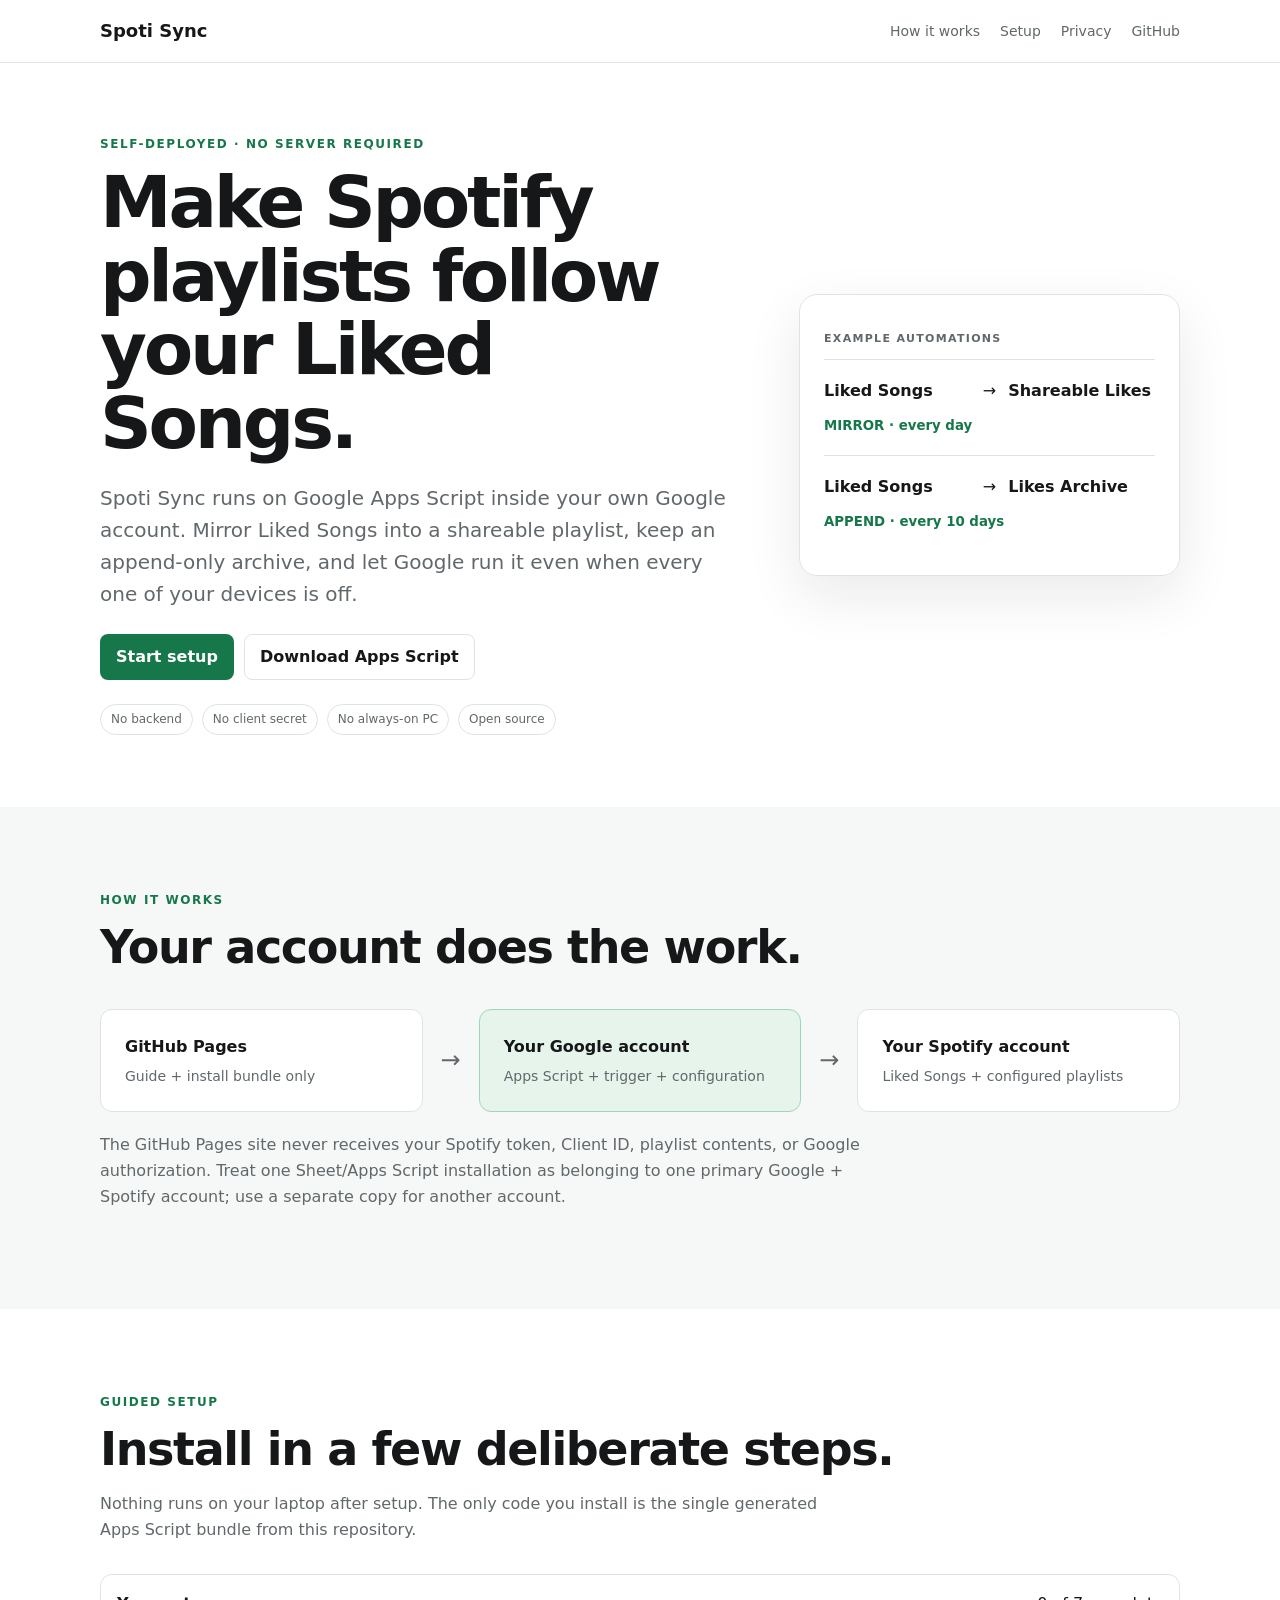
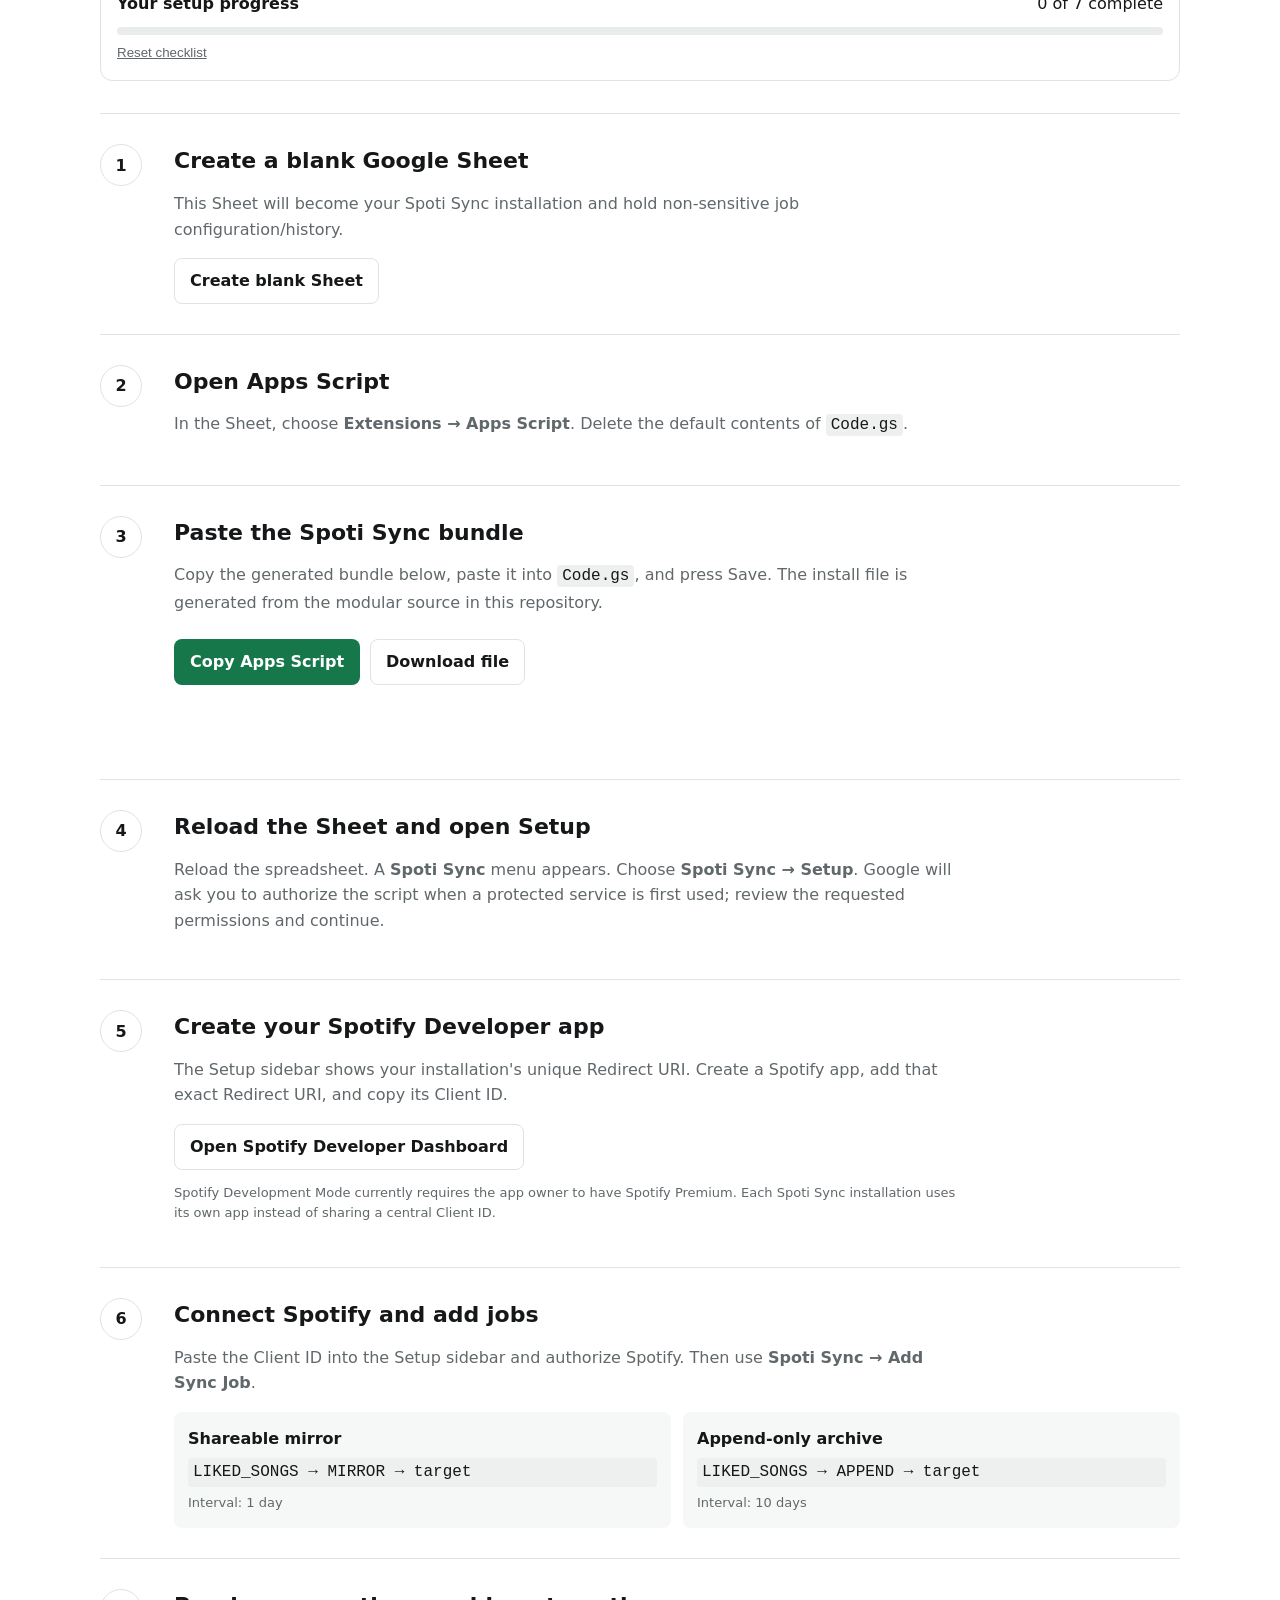
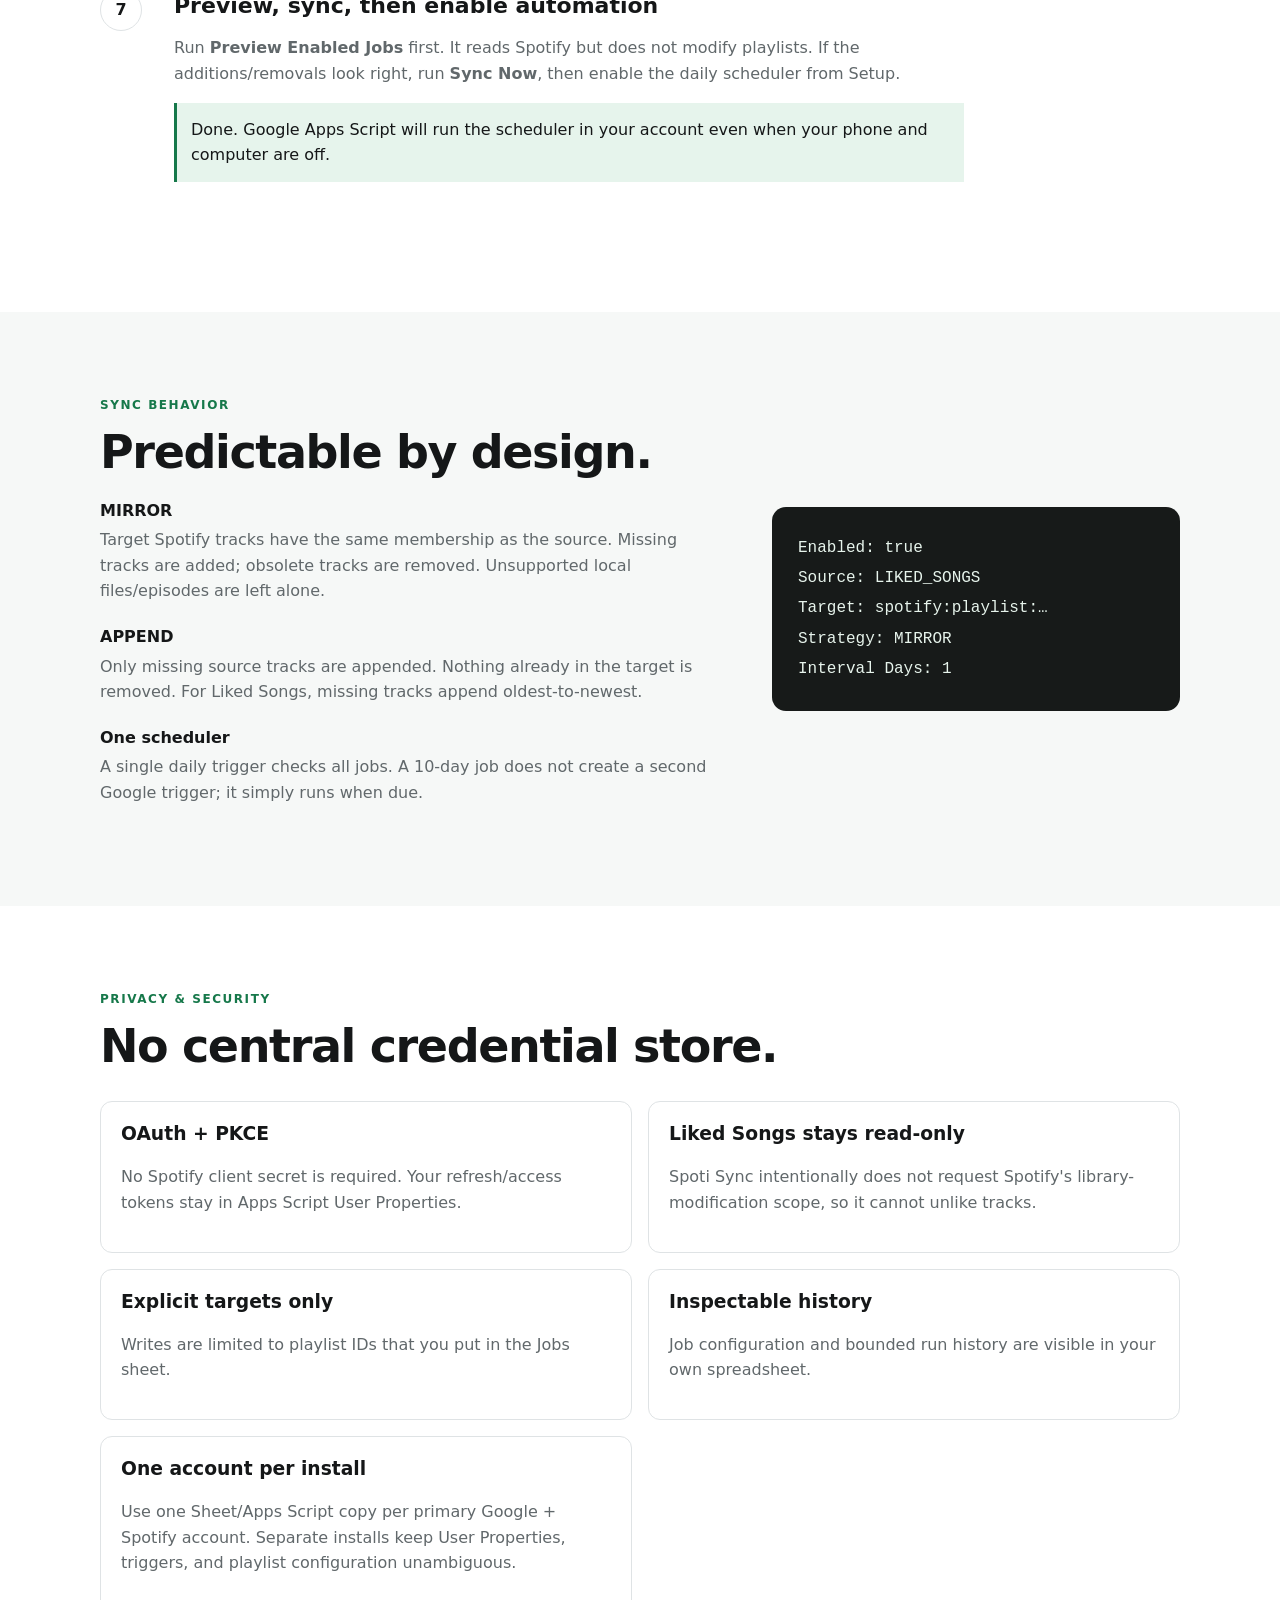
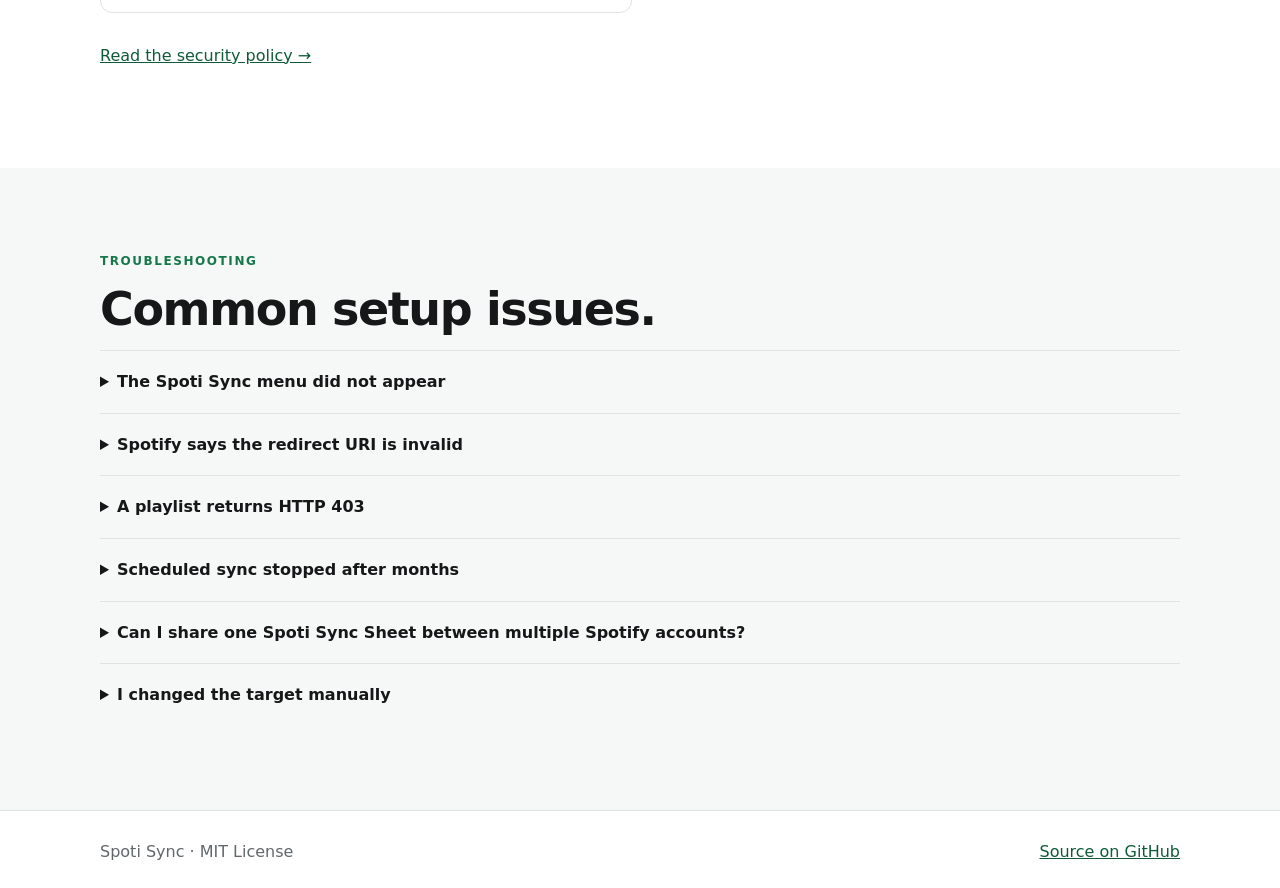
==== docs/index.html @ 7f739dc3 "add guided GitHub Pages installer" ====
<!doctype html>
<html lang="en">
<head>
  <meta charset="utf-8">
  <meta name="viewport" content="width=device-width, initial-scale=1">
  <meta name="description" content="Spoti Sync: self-deployed Spotify playlist automation that runs in your Google account.">
  <title>Spoti Sync — guided self-deploy</title>
  <link rel="stylesheet" href="styles.css">
</head>
<body>
  <header class="site-header">
    <div class="wrap nav">
      <a class="brand" href="#top">Spoti Sync</a>
      <nav aria-label="Primary navigation">
        <a href="#how">How it works</a>
        <a href="#setup">Setup</a>
        <a href="#privacy">Privacy</a>
        <a href="https://github.com/11sid11/Spoti-sync">GitHub</a>
      </nav>
    </div>
  </header>

  <main id="top">
    <section class="hero wrap">
      <div>
        <p class="eyebrow">SELF-DEPLOYED · NO SERVER REQUIRED</p>
        <h1>Make Spotify playlists follow your Liked Songs.</h1>
        <p class="lede">Spoti Sync runs on Google Apps Script inside your own Google account. Mirror Liked Songs into a shareable playlist, keep an append-only archive, and let Google run it even when every one of your devices is off.</p>
        <div class="actions">
          <a class="button primary" href="#setup">Start setup</a>
          <a class="button secondary" href="downloads/SpotiSync.gs" download>Download Apps Script</a>
        </div>
        <div class="trust-row" aria-label="Project properties">
          <span>No backend</span><span>No client secret</span><span>No always-on PC</span><span>Open source</span>
        </div>
      </div>
      <aside class="hero-card" aria-label="Example automations">
        <p class="card-label">EXAMPLE AUTOMATIONS</p>
        <div class="flow"><strong>Liked Songs</strong><span>→</span><strong>Shareable Likes</strong><small>MIRROR · every day</small></div>
        <div class="flow"><strong>Liked Songs</strong><span>→</span><strong>Likes Archive</strong><small>APPEND · every 10 days</small></div>
      </aside>
    </section>

    <section id="how" class="section muted-section">
      <div class="wrap">
        <p class="eyebrow">HOW IT WORKS</p>
        <h2>Your account does the work.</h2>
        <div class="architecture">
          <div class="arch-box"><strong>GitHub Pages</strong><span>Guide + install bundle only</span></div>
          <span class="arrow">→</span>
          <div class="arch-box accent"><strong>Your Google account</strong><span>Apps Script + trigger + configuration</span></div>
          <span class="arrow">→</span>
          <div class="arch-box"><strong>Your Spotify account</strong><span>Liked Songs + configured playlists</span></div>
        </div>
        <p class="note">The GitHub Pages site never receives your Spotify token, Client ID, playlist contents, or Google authorization. Treat one Sheet/Apps Script installation as belonging to one primary Google + Spotify account; use a separate copy for another account.</p>
      </div>
    </section>

    <section id="setup" class="section wrap">
      <p class="eyebrow">GUIDED SETUP</p>
      <h2>Install in a few deliberate steps.</h2>
      <p class="section-intro">Nothing runs on your laptop after setup. The only code you install is the single generated Apps Script bundle from this repository.</p>

      <div class="progress-card">
        <div><strong>Your setup progress</strong><span id="progressText">0 of 7 complete</span></div>
        <div class="progress-track"><div id="progressBar" class="progress-bar"></div></div>
        <button id="resetProgress" class="link-button" type="button">Reset checklist</button>
      </div>

      <ol class="steps">
        <li class="step" data-step="1">
          <div class="step-check"><input id="step1" type="checkbox"><label for="step1">1</label></div>
          <div class="step-body">
            <h3>Create a blank Google Sheet</h3>
            <p>This Sheet will become your Spoti Sync installation and hold non-sensitive job configuration/history.</p>
            <a class="button secondary" href="https://sheets.new" target="_blank" rel="noopener">Create blank Sheet</a>
          </div>
        </li>

        <li class="step" data-step="2">
          <div class="step-check"><input id="step2" type="checkbox"><label for="step2">2</label></div>
          <div class="step-body">
            <h3>Open Apps Script</h3>
            <p>In the Sheet, choose <strong>Extensions → Apps Script</strong>. Delete the default contents of <code>Code.gs</code>.</p>
          </div>
        </li>

        <li class="step" data-step="3">
          <div class="step-check"><input id="step3" type="checkbox"><label for="step3">3</label></div>
          <div class="step-body">
            <h3>Paste the Spoti Sync bundle</h3>
            <p>Copy the generated bundle below, paste it into <code>Code.gs</code>, and press Save. The install file is generated from the modular source in this repository.</p>
            <div class="actions">
              <button id="copyBundle" class="button primary" type="button">Copy Apps Script</button>
              <a class="button secondary" href="downloads/SpotiSync.gs" download>Download file</a>
            </div>
            <p id="copyStatus" class="status-text" aria-live="polite"></p>
          </div>
        </li>

        <li class="step" data-step="4">
          <div class="step-check"><input id="step4" type="checkbox"><label for="step4">4</label></div>
          <div class="step-body">
            <h3>Reload the Sheet and open Setup</h3>
            <p>Reload the spreadsheet. A <strong>Spoti Sync</strong> menu appears. Choose <strong>Spoti Sync → Setup</strong>. Google will ask you to authorize the script when a protected service is first used; review the requested permissions and continue.</p>
          </div>
        </li>

        <li class="step" data-step="5">
          <div class="step-check"><input id="step5" type="checkbox"><label for="step5">5</label></div>
          <div class="step-body">
            <h3>Create your Spotify Developer app</h3>
            <p>The Setup sidebar shows your installation's unique Redirect URI. Create a Spotify app, add that exact Redirect URI, and copy its Client ID.</p>
            <a class="button secondary" href="https://developer.spotify.com/dashboard" target="_blank" rel="noopener">Open Spotify Developer Dashboard</a>
            <p class="small-note">Spotify Development Mode currently requires the app owner to have Spotify Premium. Each Spoti Sync installation uses its own app instead of sharing a central Client ID.</p>
          </div>
        </li>

        <li class="step" data-step="6">
          <div class="step-check"><input id="step6" type="checkbox"><label for="step6">6</label></div>
          <div class="step-body">
            <h3>Connect Spotify and add jobs</h3>
            <p>Paste the Client ID into the Setup sidebar and authorize Spotify. Then use <strong>Spoti Sync → Add Sync Job</strong>.</p>
            <div class="example-grid">
              <div><strong>Shareable mirror</strong><code>LIKED_SONGS → MIRROR → target</code><span>Interval: 1 day</span></div>
              <div><strong>Append-only archive</strong><code>LIKED_SONGS → APPEND → target</code><span>Interval: 10 days</span></div>
            </div>
          </div>
        </li>

        <li class="step" data-step="7">
          <div class="step-check"><input id="step7" type="checkbox"><label for="step7">7</label></div>
          <div class="step-body">
            <h3>Preview, sync, then enable automation</h3>
            <p>Run <strong>Preview Enabled Jobs</strong> first. It reads Spotify but does not modify playlists. If the additions/removals look right, run <strong>Sync Now</strong>, then enable the daily scheduler from Setup.</p>
            <p class="success-callout">Done. Google Apps Script will run the scheduler in your account even when your phone and computer are off.</p>
          </div>
        </li>
      </ol>
    </section>

    <section id="behavior" class="section muted-section">
      <div class="wrap two-col">
        <div>
          <p class="eyebrow">SYNC BEHAVIOR</p>
          <h2>Predictable by design.</h2>
          <dl class="definitions">
            <dt>MIRROR</dt><dd>Target Spotify tracks have the same membership as the source. Missing tracks are added; obsolete tracks are removed. Unsupported local files/episodes are left alone.</dd>
            <dt>APPEND</dt><dd>Only missing source tracks are appended. Nothing already in the target is removed. For Liked Songs, missing tracks append oldest-to-newest.</dd>
            <dt>One scheduler</dt><dd>A single daily trigger checks all jobs. A 10-day job does not create a second Google trigger; it simply runs when due.</dd>
          </dl>
        </div>
        <div class="code-card">
          <pre><code>Enabled: true
Source: LIKED_SONGS
Target: spotify:playlist:…
Strategy: MIRROR
Interval Days: 1</code></pre>
        </div>
      </div>
    </section>

    <section id="privacy" class="section wrap">
      <p class="eyebrow">PRIVACY & SECURITY</p>
      <h2>No central credential store.</h2>
      <div class="feature-grid">
        <article><h3>OAuth + PKCE</h3><p>No Spotify client secret is required. Your refresh/access tokens stay in Apps Script User Properties.</p></article>
        <article><h3>Liked Songs stays read-only</h3><p>Spoti Sync intentionally does not request Spotify's library-modification scope, so it cannot unlike tracks.</p></article>
        <article><h3>Explicit targets only</h3><p>Writes are limited to playlist IDs that you put in the Jobs sheet.</p></article>
        <article><h3>Inspectable history</h3><p>Job configuration and bounded run history are visible in your own spreadsheet.</p></article>
        <article><h3>One account per install</h3><p>Use one Sheet/Apps Script copy per primary Google + Spotify account. Separate installs keep User Properties, triggers, and playlist configuration unambiguous.</p></article>
      </div>
      <p><a href="https://github.com/11sid11/Spoti-sync/blob/main/SECURITY.md">Read the security policy →</a></p>
    </section>

    <section id="troubleshooting" class="section muted-section">
      <div class="wrap">
        <p class="eyebrow">TROUBLESHOOTING</p>
        <h2>Common setup issues.</h2>
        <details><summary>The Spoti Sync menu did not appear</summary><p>Make sure the bundle was saved in the Apps Script project bound to the same Sheet, then reload the spreadsheet tab. The menu is created by the bound script's <code>onOpen()</code> trigger.</p></details>
        <details><summary>Spotify says the redirect URI is invalid</summary><p>Use the exact Redirect URI shown in <strong>Spoti Sync → Setup</strong>. Copy it without changing case, slashes, or characters, then add it to the Spotify app's allowlist.</p></details>
        <details><summary>A playlist returns HTTP 403</summary><p>Spotify's current playlist-items endpoint only exposes playlist contents when the authorized user owns the playlist or is a collaborator. Use a playlist your account can modify.</p></details>
        <details><summary>Scheduled sync stopped after months</summary><p>Spotify Developer Dashboard refresh tokens currently expire after six months. Reopen Setup and authorize Spotify again. Your jobs remain in the Sheet.</p></details>
        <details><summary>Can I share one Spoti Sync Sheet between multiple Spotify accounts?</summary><p>Do not use one installation as a multi-account service. Make a separate Sheet/Apps Script copy for each primary Google + Spotify account so each installation owns its own OAuth tokens and scheduler.</p></details>
        <details><summary>I changed the target manually</summary><p><code>MIRROR</code> restores managed Spotify-track membership to match the source on the next run. <code>APPEND</code> leaves manual target changes alone and only appends missing source tracks.</p></details>
      </div>
    </section>
  </main>

  <footer class="footer">
    <div class="wrap"><span>Spoti Sync · MIT License</span><a href="https://github.com/11sid11/Spoti-sync">Source on GitHub</a></div>
  </footer>

  <script src="app.js"></script>
</body>
</html>
---- docs/styles.css ----
:root {
  --bg: #ffffff;
  --text: #151718;
  --muted: #61686b;
  --line: #dfe3e5;
  --panel: #f6f8f7;
  --accent: #16784a;
  --accent-dark: #0f5b37;
  --accent-soft: #e6f4ec;
  --max: 1080px;
}

* { box-sizing: border-box; }
html { scroll-behavior: smooth; }
body { margin: 0; background: var(--bg); color: var(--text); font-family: Inter, ui-sans-serif, system-ui, -apple-system, BlinkMacSystemFont, "Segoe UI", sans-serif; line-height: 1.6; }
a { color: var(--accent-dark); }
code, pre { font-family: ui-monospace, SFMono-Regular, Menlo, Consolas, monospace; }
.wrap { width: min(var(--max), calc(100% - 40px)); margin: 0 auto; }
.site-header { position: sticky; top: 0; z-index: 20; border-bottom: 1px solid rgba(223,227,229,.9); background: rgba(255,255,255,.94); backdrop-filter: blur(8px); }
.nav { min-height: 62px; display: flex; align-items: center; justify-content: space-between; gap: 24px; }
.brand { font-weight: 800; font-size: 18px; text-decoration: none; color: var(--text); }
nav { display: flex; gap: 20px; font-size: 14px; }
nav a { color: var(--muted); text-decoration: none; }
nav a:hover { color: var(--text); }
.hero { min-height: 610px; display: grid; grid-template-columns: 1.25fr .75fr; align-items: center; gap: 64px; padding-top: 72px; padding-bottom: 72px; }
.eyebrow { margin: 0 0 12px; color: var(--accent); font-size: 12px; font-weight: 800; letter-spacing: .13em; }
h1 { font-size: clamp(42px, 6vw, 72px); line-height: 1.02; letter-spacing: -.045em; margin: 0 0 22px; max-width: 830px; }
h2 { font-size: clamp(30px, 4vw, 46px); line-height: 1.1; letter-spacing: -.03em; margin: 0 0 16px; }
h3 { line-height: 1.25; }
.lede { font-size: 20px; color: var(--muted); max-width: 720px; }
.actions { display: flex; flex-wrap: wrap; gap: 10px; margin: 24px 0; }
.button { display: inline-flex; align-items: center; justify-content: center; min-height: 42px; border-radius: 8px; border: 1px solid transparent; padding: 9px 15px; text-decoration: none; font: inherit; font-weight: 700; cursor: pointer; }
.button.primary { background: var(--accent); color: white; }
.button.primary:hover { background: var(--accent-dark); }
.button.secondary { background: white; color: var(--text); border-color: var(--line); }
.trust-row { display: flex; flex-wrap: wrap; gap: 9px; }
.trust-row span { border: 1px solid var(--line); border-radius: 999px; padding: 5px 10px; color: var(--muted); font-size: 12px; }
.hero-card { border: 1px solid var(--line); border-radius: 18px; padding: 24px; box-shadow: 0 20px 55px rgba(18, 24, 21, .09); }
.card-label { color: var(--muted); font-size: 11px; font-weight: 800; letter-spacing: .12em; }
.flow { display: grid; grid-template-columns: 1fr auto 1fr; gap: 12px; align-items: center; padding: 18px 0; border-top: 1px solid var(--line); }
.flow small { grid-column: 1 / -1; color: var(--accent); font-weight: 700; }
.section { padding-top: 84px; padding-bottom: 84px; }
.muted-section { background: var(--panel); }
.section-intro, .note { color: var(--muted); max-width: 760px; }
.architecture { display: grid; grid-template-columns: 1fr auto 1fr auto 1fr; gap: 18px; align-items: center; margin: 36px 0 20px; }
.arch-box { background: white; border: 1px solid var(--line); border-radius: 12px; padding: 24px; display: grid; gap: 6px; }
.arch-box span { color: var(--muted); font-size: 14px; }
.arch-box.accent { border-color: #9ed7b8; background: var(--accent-soft); }
.arrow { color: var(--muted); font-size: 24px; }
.progress-card { border: 1px solid var(--line); border-radius: 12px; padding: 16px; margin: 32px 0; }
.progress-card > div:first-child { display: flex; justify-content: space-between; gap: 20px; }
.progress-track { height: 8px; background: #e8ecea; border-radius: 999px; margin-top: 10px; overflow: hidden; }
.progress-bar { height: 100%; width: 0; background: var(--accent); transition: width .2s ease; }
.link-button { padding: 0; margin-top: 10px; border: 0; background: none; color: var(--muted); cursor: pointer; text-decoration: underline; }
.steps { list-style: none; margin: 0; padding: 0; }
.step { display: grid; grid-template-columns: 56px 1fr; gap: 18px; border-top: 1px solid var(--line); padding: 30px 0; }
.step-check input { position: absolute; opacity: 0; pointer-events: none; }
.step-check label { width: 42px; height: 42px; display: grid; place-items: center; border-radius: 50%; border: 1px solid var(--line); font-weight: 800; cursor: pointer; }
.step-check input:checked + label { color: white; border-color: var(--accent); background: var(--accent); }
.step-body h3 { margin: 3px 0 8px; font-size: 22px; }
.step-body p { color: var(--muted); max-width: 790px; }
.step-body code { color: var(--text); background: #edf0ef; border-radius: 4px; padding: 2px 5px; }
.status-text { min-height: 24px; font-weight: 700; }
.small-note { font-size: 13px; }
.example-grid { display: grid; grid-template-columns: repeat(2, minmax(0, 1fr)); gap: 12px; margin-top: 14px; }
.example-grid > div { display: grid; gap: 6px; background: var(--panel); border-radius: 8px; padding: 14px; }
.example-grid span { color: var(--muted); font-size: 13px; }
.success-callout { background: var(--accent-soft); border-left: 3px solid var(--accent); padding: 14px; color: var(--text) !important; }
.two-col { display: grid; grid-template-columns: 1.2fr .8fr; align-items: center; gap: 60px; }
.definitions dt { margin-top: 20px; font-weight: 800; }
.definitions dd { margin: 4px 0 0; color: var(--muted); }
.code-card { background: #171a19; border-radius: 14px; padding: 26px; overflow: auto; }
.code-card pre { margin: 0; color: #e7f4ec; line-height: 1.9; }
.feature-grid { display: grid; grid-template-columns: repeat(2, minmax(0,1fr)); gap: 16px; margin: 30px 0; }
.feature-grid article { border: 1px solid var(--line); border-radius: 12px; padding: 20px; }
.feature-grid h3 { margin-top: 0; }
.feature-grid p { color: var(--muted); }
details { border-top: 1px solid var(--line); padding: 18px 0; }
summary { cursor: pointer; font-weight: 750; }
details p { color: var(--muted); }
.footer { border-top: 1px solid var(--line); padding: 28px 0; color: var(--muted); }
.footer .wrap { display: flex; justify-content: space-between; gap: 20px; }

@media (max-width: 800px) {
  nav { display: none; }
  .hero { grid-template-columns: 1fr; min-height: auto; gap: 28px; }
  .architecture { grid-template-columns: 1fr; }
  .arrow { transform: rotate(90deg); justify-self: center; }
  .two-col, .feature-grid, .example-grid { grid-template-columns: 1fr; }
}

@media (max-width: 520px) {
  .wrap { width: min(100% - 24px, var(--max)); }
  .section { padding-top: 64px; padding-bottom: 64px; }
  .hero { padding-top: 52px; padding-bottom: 52px; }
  .step { grid-template-columns: 42px 1fr; gap: 10px; }
  .step-check label { width: 34px; height: 34px; }
  .footer .wrap { flex-direction: column; }
}
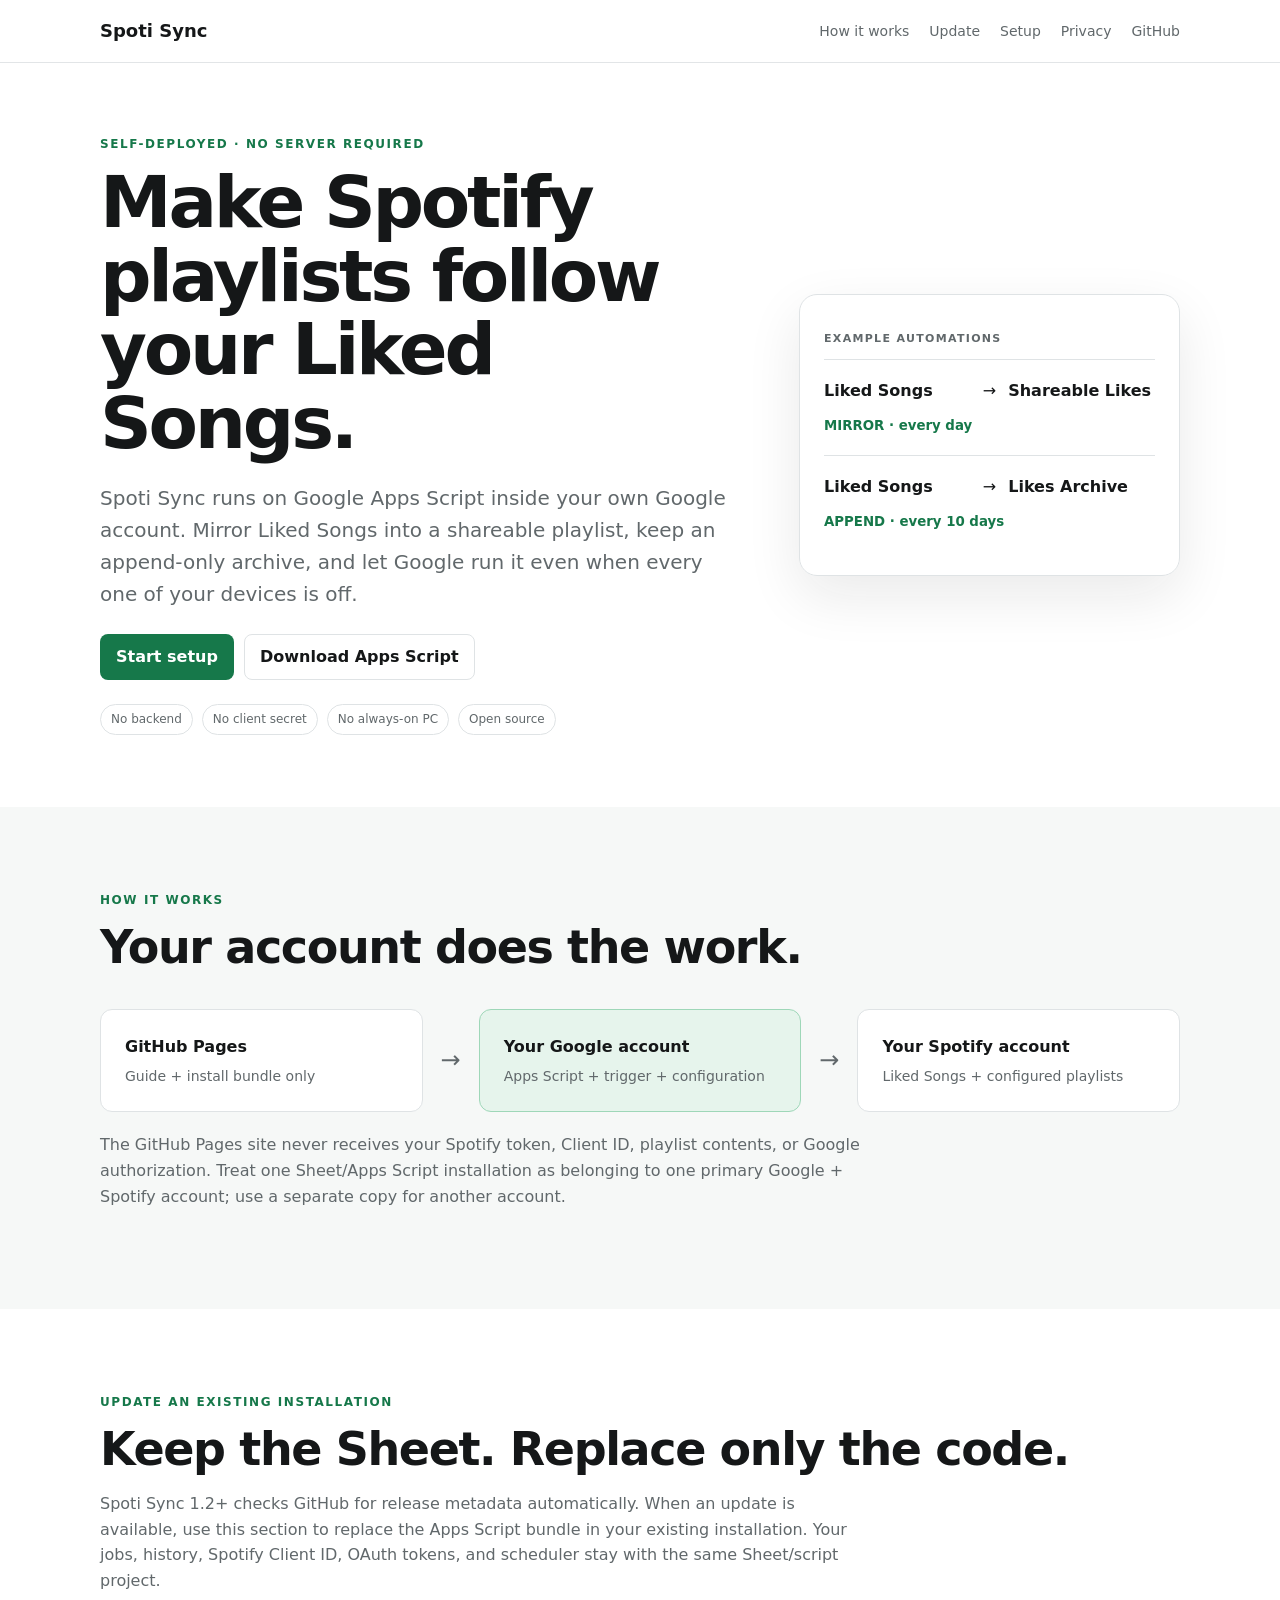
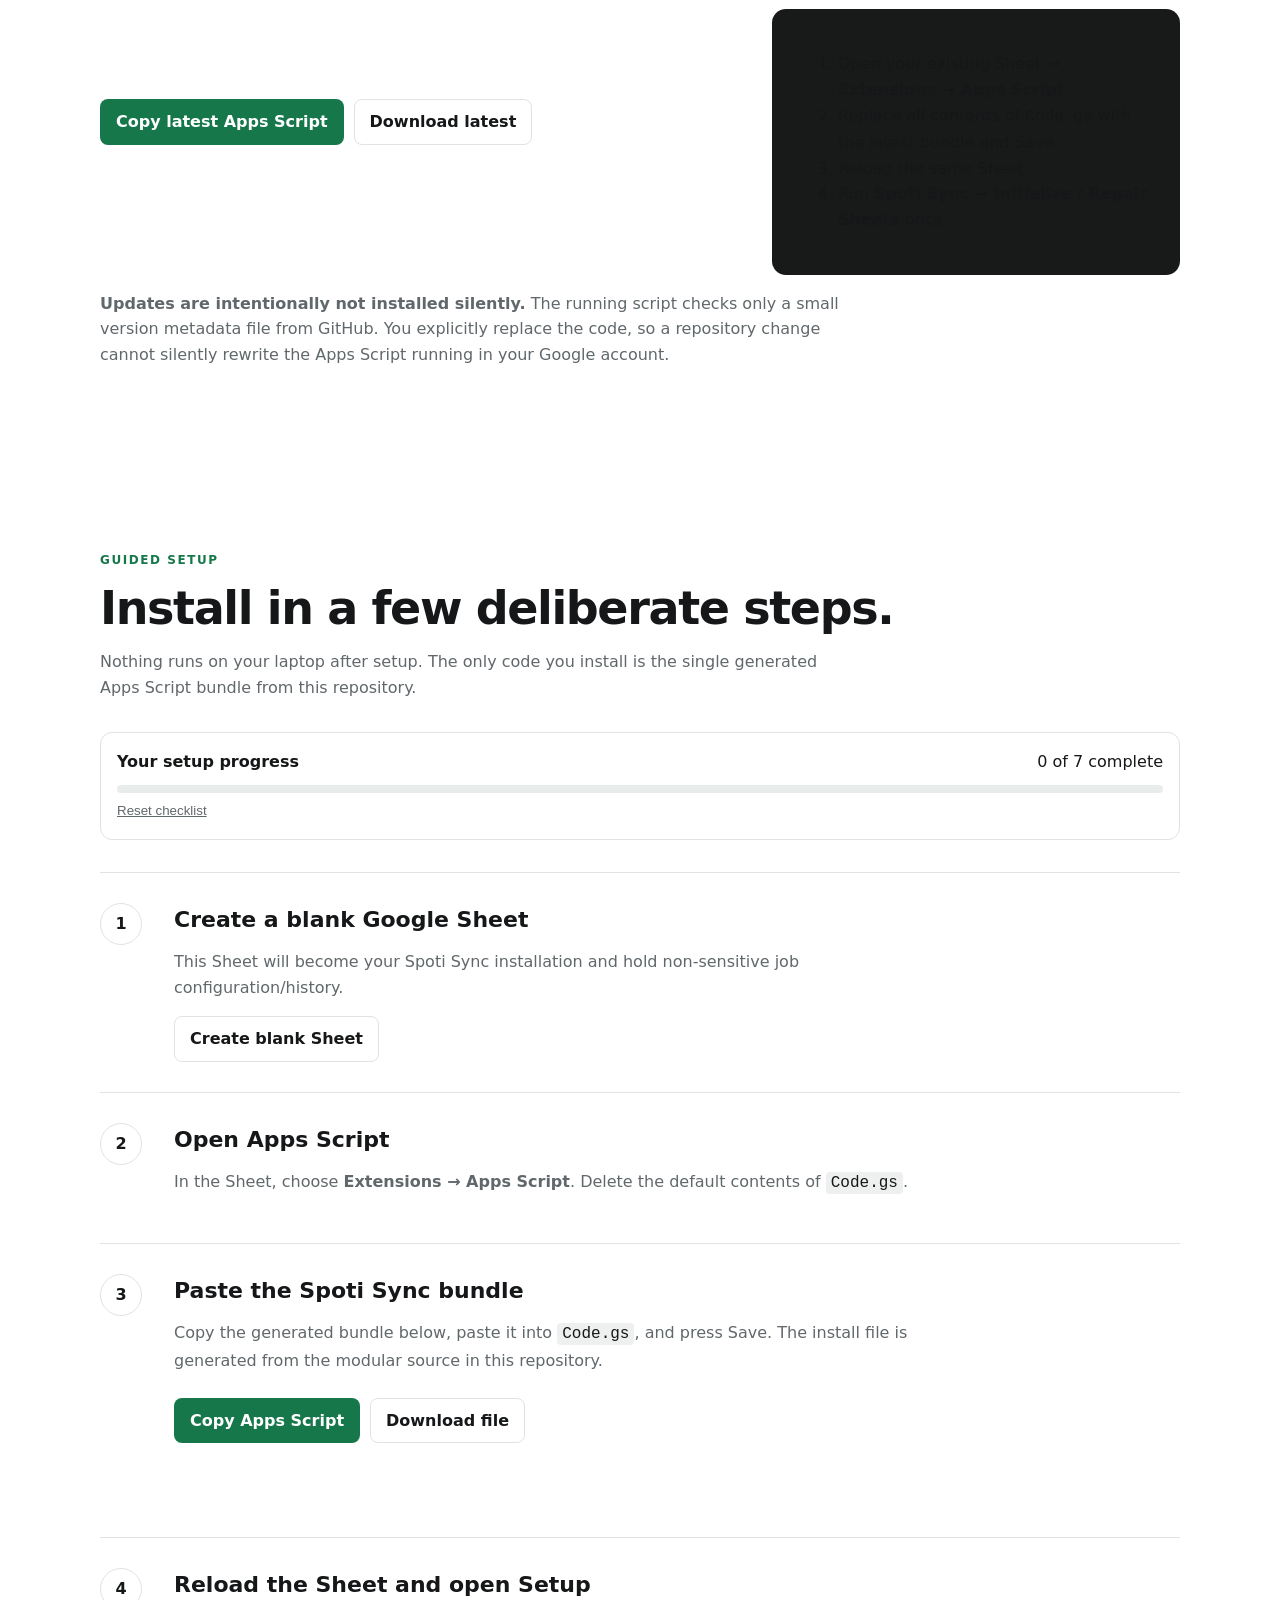
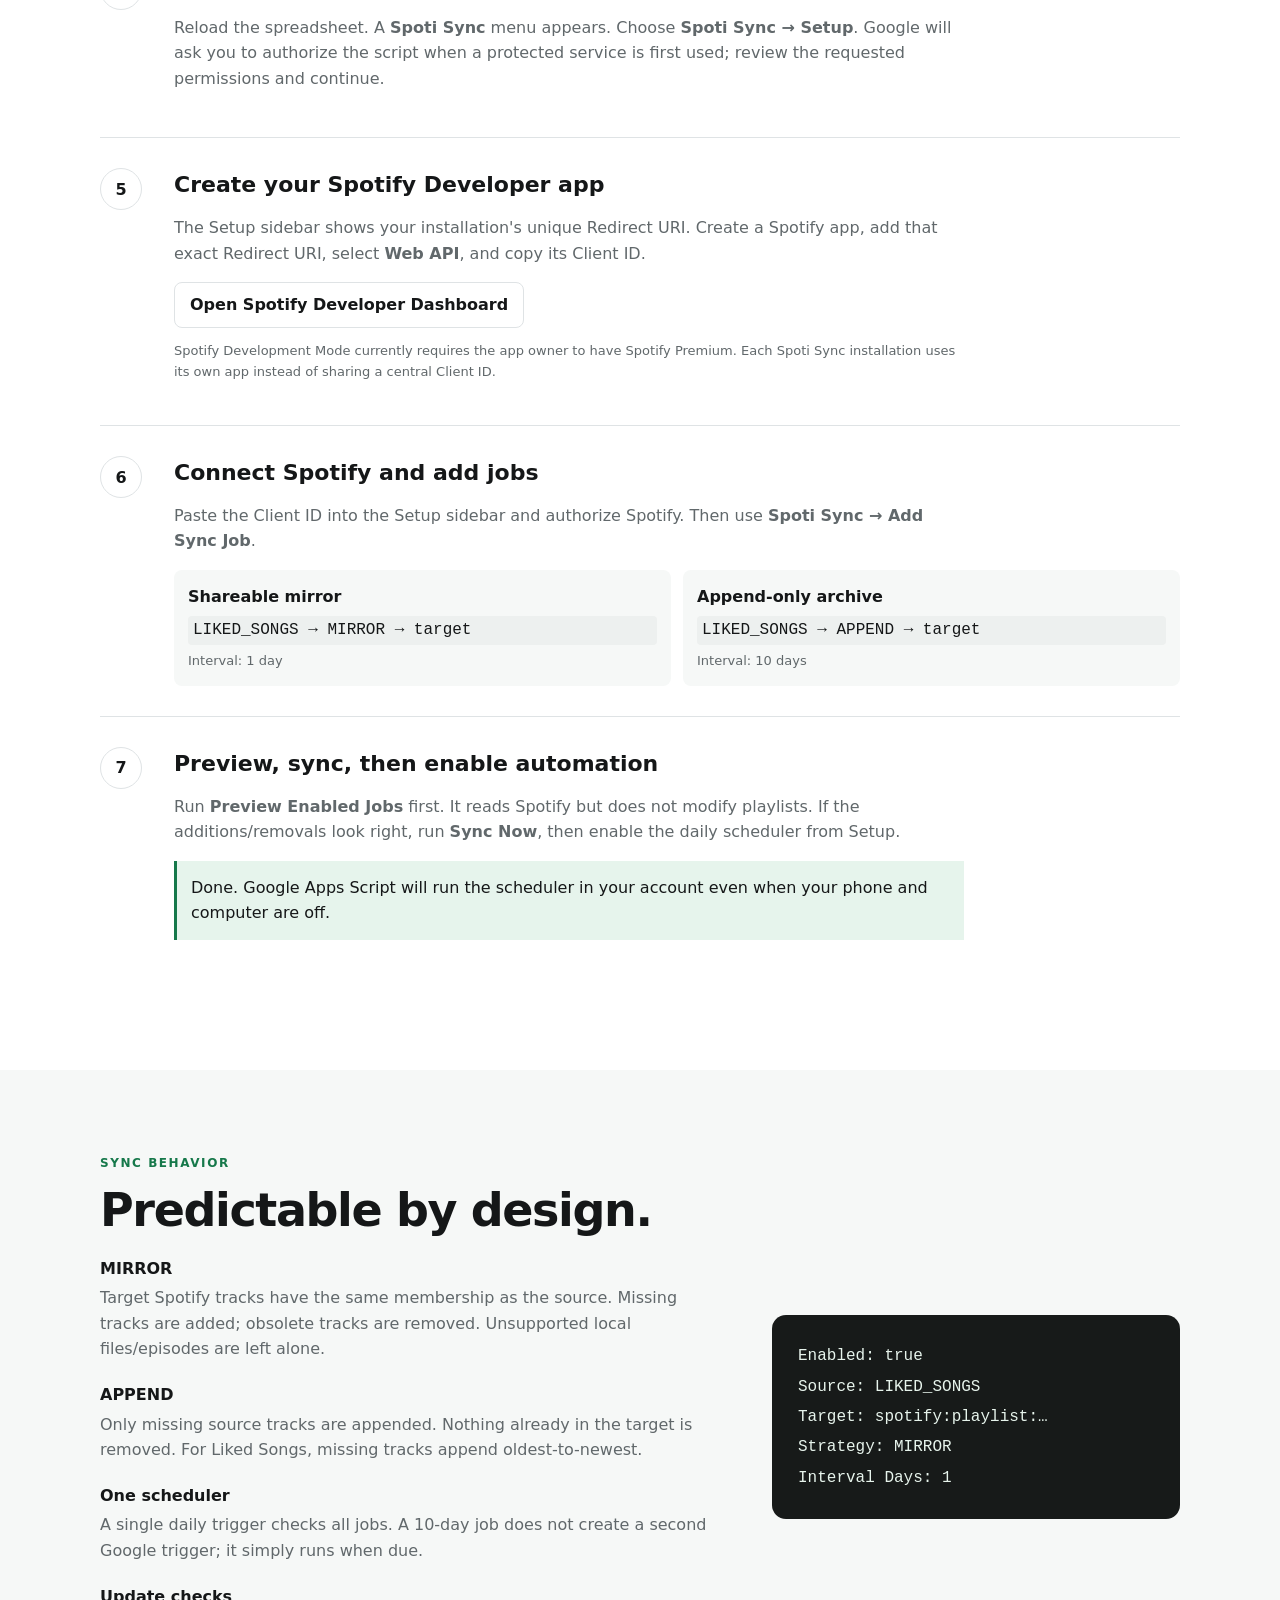
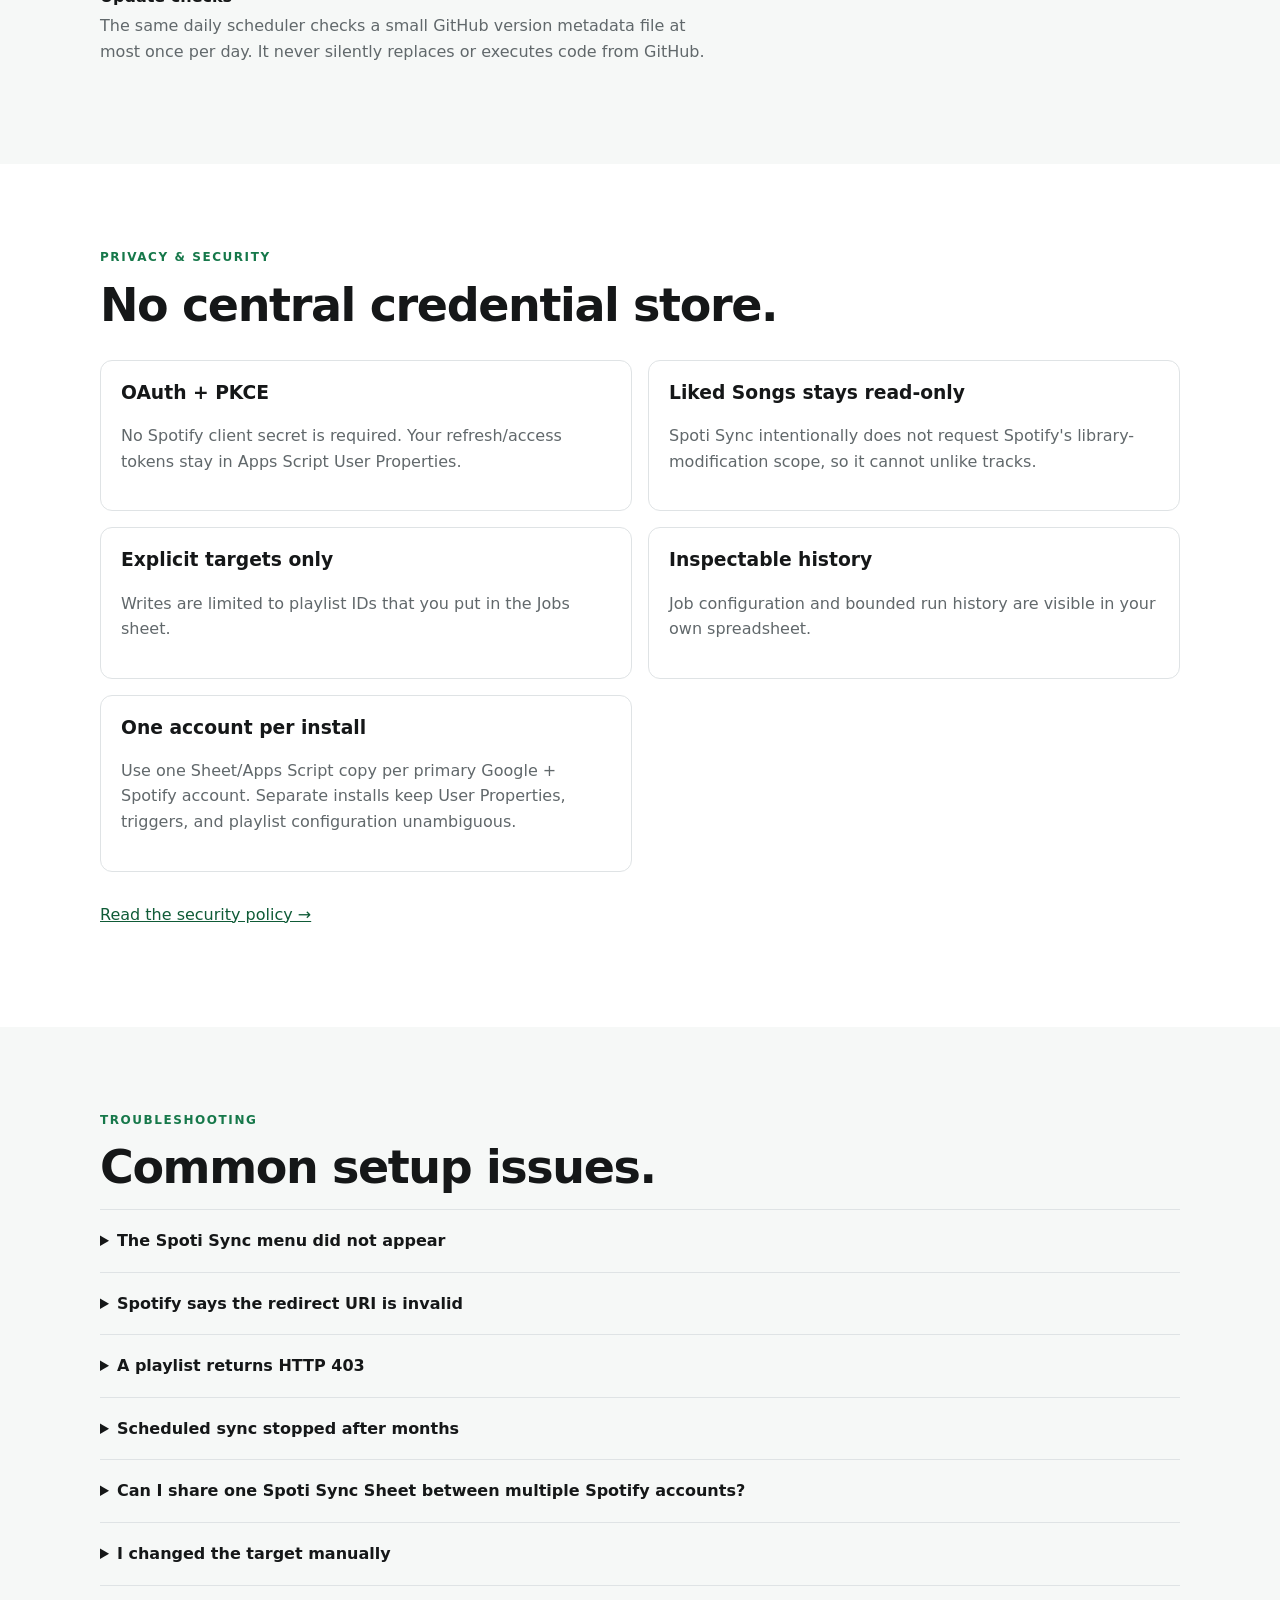
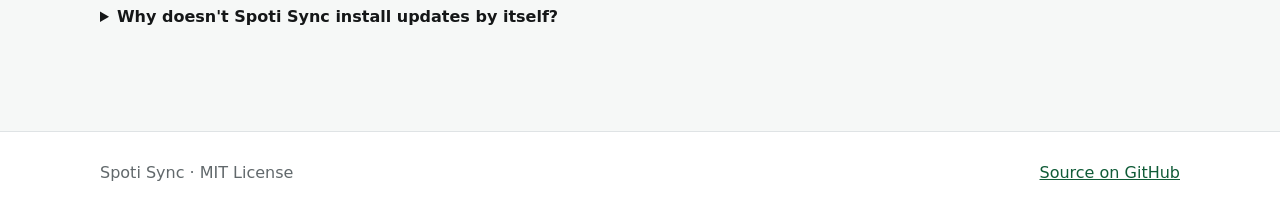
==== commit 0c25d264: "add guided existing-install update flow" ====
--- a/docs/index.html
+++ b/docs/index.html
@@ -13,6 +13,7 @@
       <a class="brand" href="#top">Spoti Sync</a>
       <nav aria-label="Primary navigation">
         <a href="#how">How it works</a>
+        <a href="#update">Update</a>
         <a href="#setup">Setup</a>
         <a href="#privacy">Privacy</a>
         <a href="https://github.com/11sid11/Spoti-sync">GitHub</a>
@@ -56,6 +57,30 @@
       </div>
     </section>
 
+    <section id="update" class="section wrap">
+      <p class="eyebrow">UPDATE AN EXISTING INSTALLATION</p>
+      <h2>Keep the Sheet. Replace only the code.</h2>
+      <p class="section-intro">Spoti Sync 1.2+ checks GitHub for release metadata automatically. When an update is available, use this section to replace the Apps Script bundle in your existing installation. Your jobs, history, Spotify Client ID, OAuth tokens, and scheduler stay with the same Sheet/script project.</p>
+      <div class="two-col">
+        <div>
+          <div class="actions">
+            <button class="button primary" type="button" data-copy-bundle data-status-target="updateCopyStatus">Copy latest Apps Script</button>
+            <a class="button secondary" href="downloads/SpotiSync.gs" download data-status-target="updateCopyStatus">Download latest</a>
+          </div>
+          <p id="updateCopyStatus" class="status-text" aria-live="polite"></p>
+        </div>
+        <div class="code-card">
+          <ol>
+            <li>Open your existing Sheet → <strong>Extensions → Apps Script</strong>.</li>
+            <li>Replace all contents of <code>Code.gs</code> with the latest bundle and Save.</li>
+            <li>Reload the same Sheet.</li>
+            <li>Run <strong>Spoti Sync → Initialize / Repair Sheets</strong> once.</li>
+          </ol>
+        </div>
+      </div>
+      <p class="note"><strong>Updates are intentionally not installed silently.</strong> The running script checks only a small version metadata file from GitHub. You explicitly replace the code, so a repository change cannot silently rewrite the Apps Script running in your Google account.</p>
+    </section>
+
     <section id="setup" class="section wrap">
       <p class="eyebrow">GUIDED SETUP</p>
       <h2>Install in a few deliberate steps.</h2>
@@ -110,7 +135,7 @@
           <div class="step-check"><input id="step5" type="checkbox"><label for="step5">5</label></div>
           <div class="step-body">
             <h3>Create your Spotify Developer app</h3>
-            <p>The Setup sidebar shows your installation's unique Redirect URI. Create a Spotify app, add that exact Redirect URI, and copy its Client ID.</p>
+            <p>The Setup sidebar shows your installation's unique Redirect URI. Create a Spotify app, add that exact Redirect URI, select <strong>Web API</strong>, and copy its Client ID.</p>
             <a class="button secondary" href="https://developer.spotify.com/dashboard" target="_blank" rel="noopener">Open Spotify Developer Dashboard</a>
             <p class="small-note">Spotify Development Mode currently requires the app owner to have Spotify Premium. Each Spoti Sync installation uses its own app instead of sharing a central Client ID.</p>
           </div>
@@ -148,6 +173,7 @@
             <dt>MIRROR</dt><dd>Target Spotify tracks have the same membership as the source. Missing tracks are added; obsolete tracks are removed. Unsupported local files/episodes are left alone.</dd>
             <dt>APPEND</dt><dd>Only missing source tracks are appended. Nothing already in the target is removed. For Liked Songs, missing tracks append oldest-to-newest.</dd>
             <dt>One scheduler</dt><dd>A single daily trigger checks all jobs. A 10-day job does not create a second Google trigger; it simply runs when due.</dd>
+            <dt>Update checks</dt><dd>The same daily scheduler checks a small GitHub version metadata file at most once per day. It never silently replaces or executes code from GitHub.</dd>
           </dl>
         </div>
         <div class="code-card">
@@ -183,6 +209,7 @@
         <details><summary>Scheduled sync stopped after months</summary><p>Spotify Developer Dashboard refresh tokens currently expire after six months. Reopen Setup and authorize Spotify again. Your jobs remain in the Sheet.</p></details>
         <details><summary>Can I share one Spoti Sync Sheet between multiple Spotify accounts?</summary><p>Do not use one installation as a multi-account service. Make a separate Sheet/Apps Script copy for each primary Google + Spotify account so each installation owns its own OAuth tokens and scheduler.</p></details>
         <details><summary>I changed the target manually</summary><p><code>MIRROR</code> restores managed Spotify-track membership to match the source on the next run. <code>APPEND</code> leaves manual target changes alone and only appends missing source tracks.</p></details>
+        <details><summary>Why doesn't Spoti Sync install updates by itself?</summary><p>Silent self-modification would require broader Google permissions or executing remote code automatically. Spoti Sync instead checks version metadata and asks you to explicitly replace the bundle in your own Apps Script project.</p></details>
       </div>
     </section>
   </main>
@@ -193,4 +220,4 @@
 
   <script src="app.js"></script>
 </body>
-</html>
+</html>
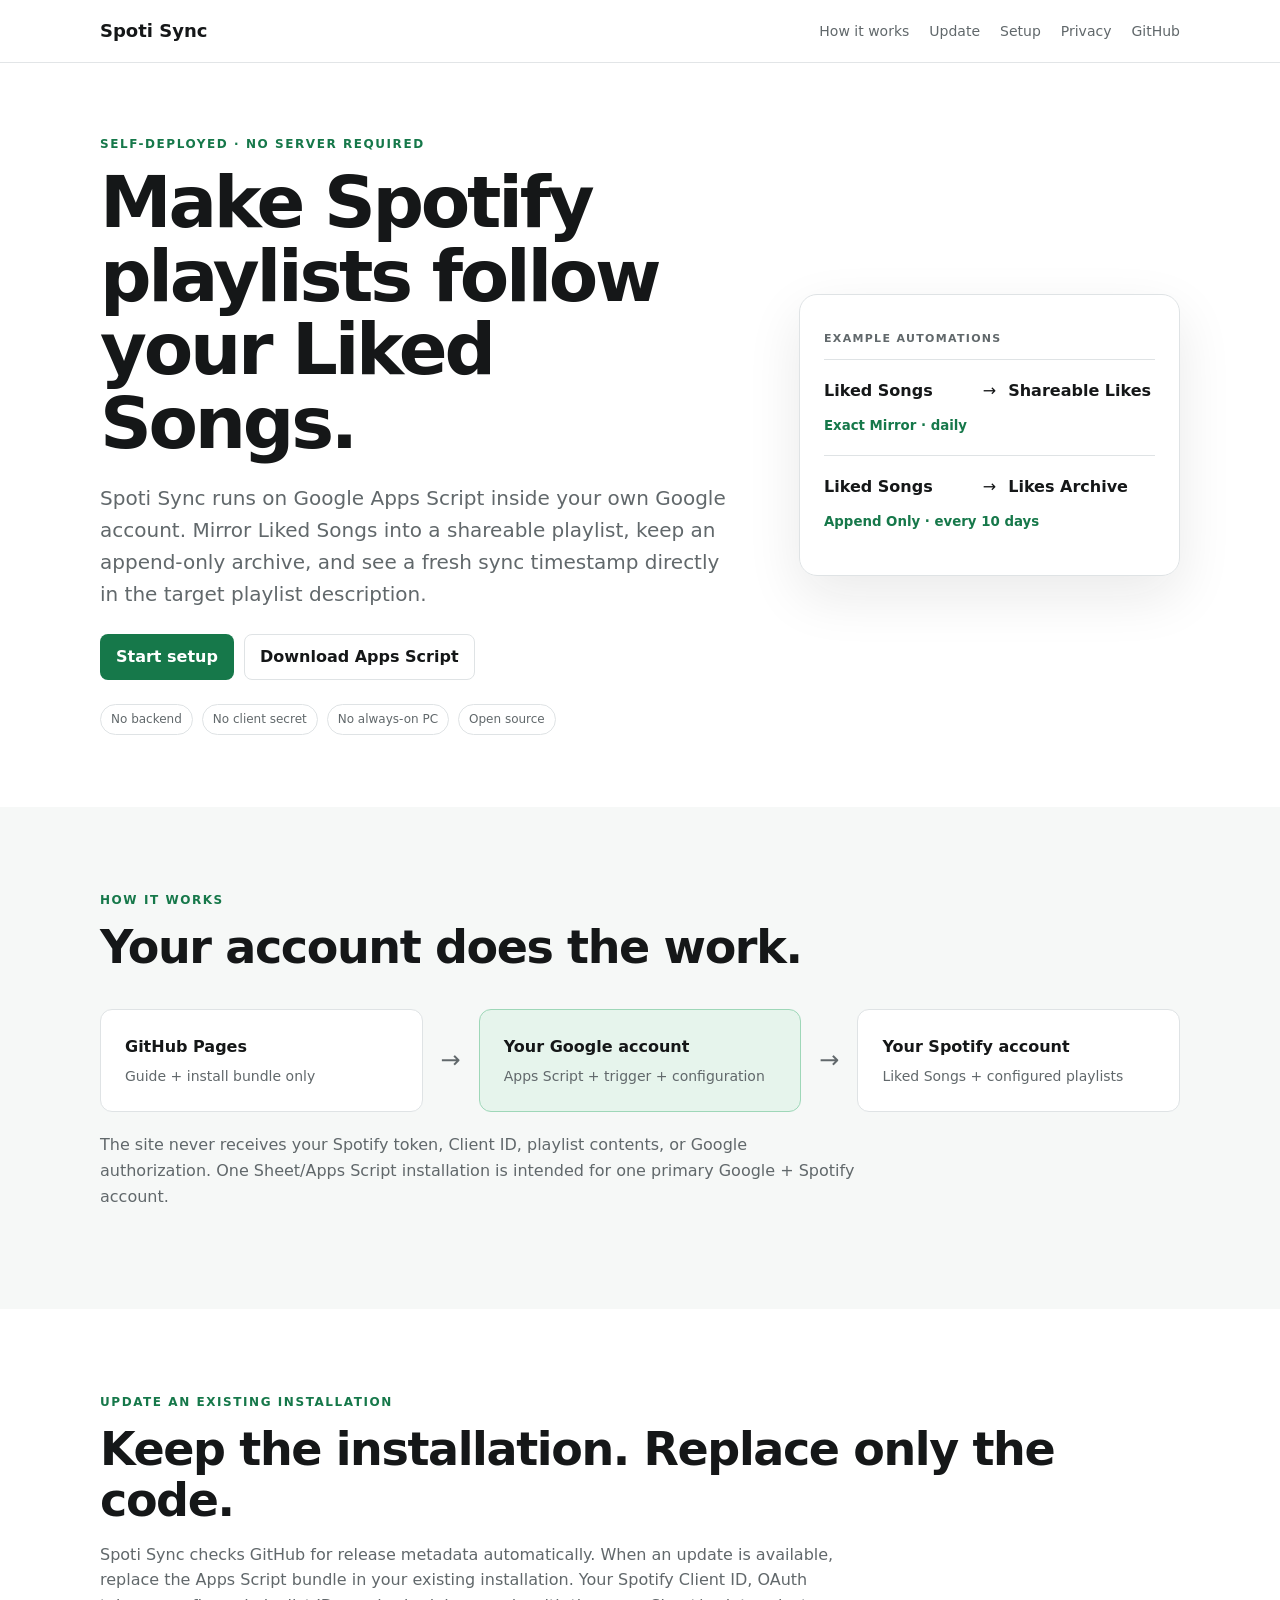
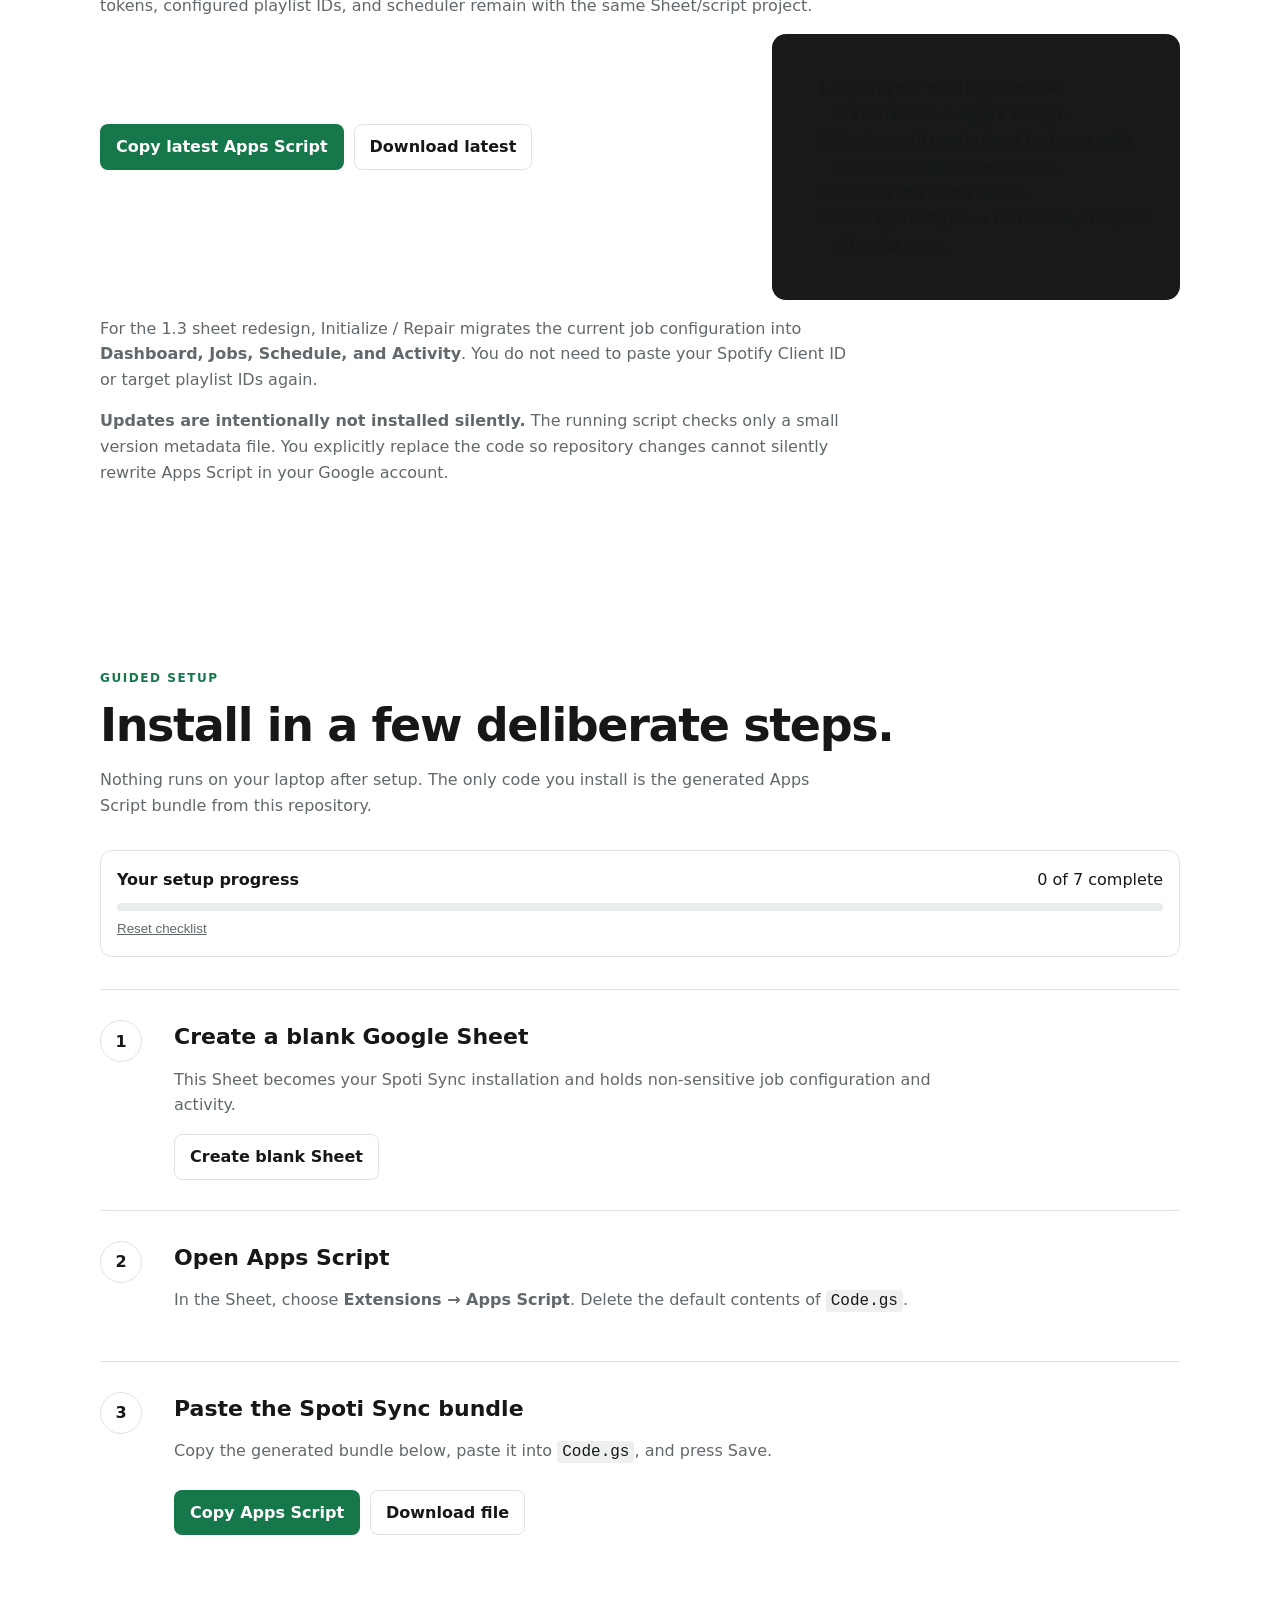
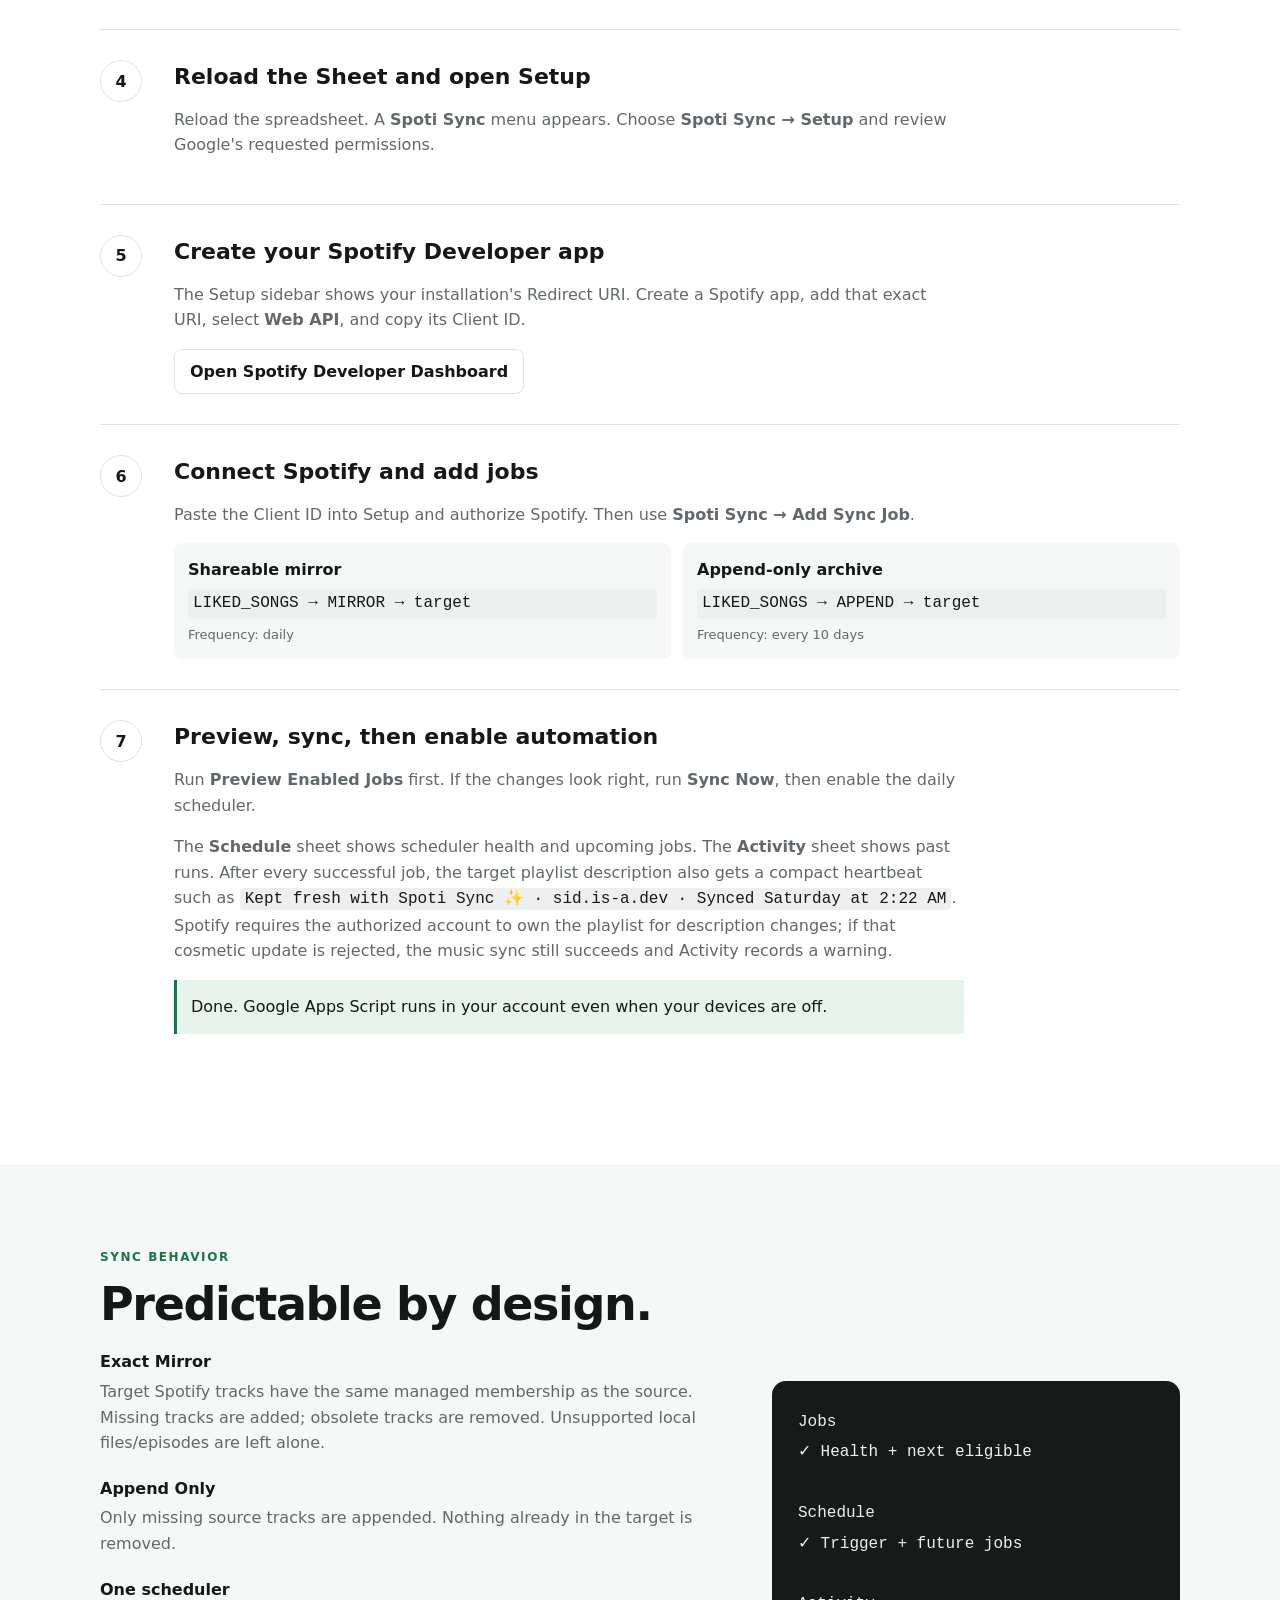
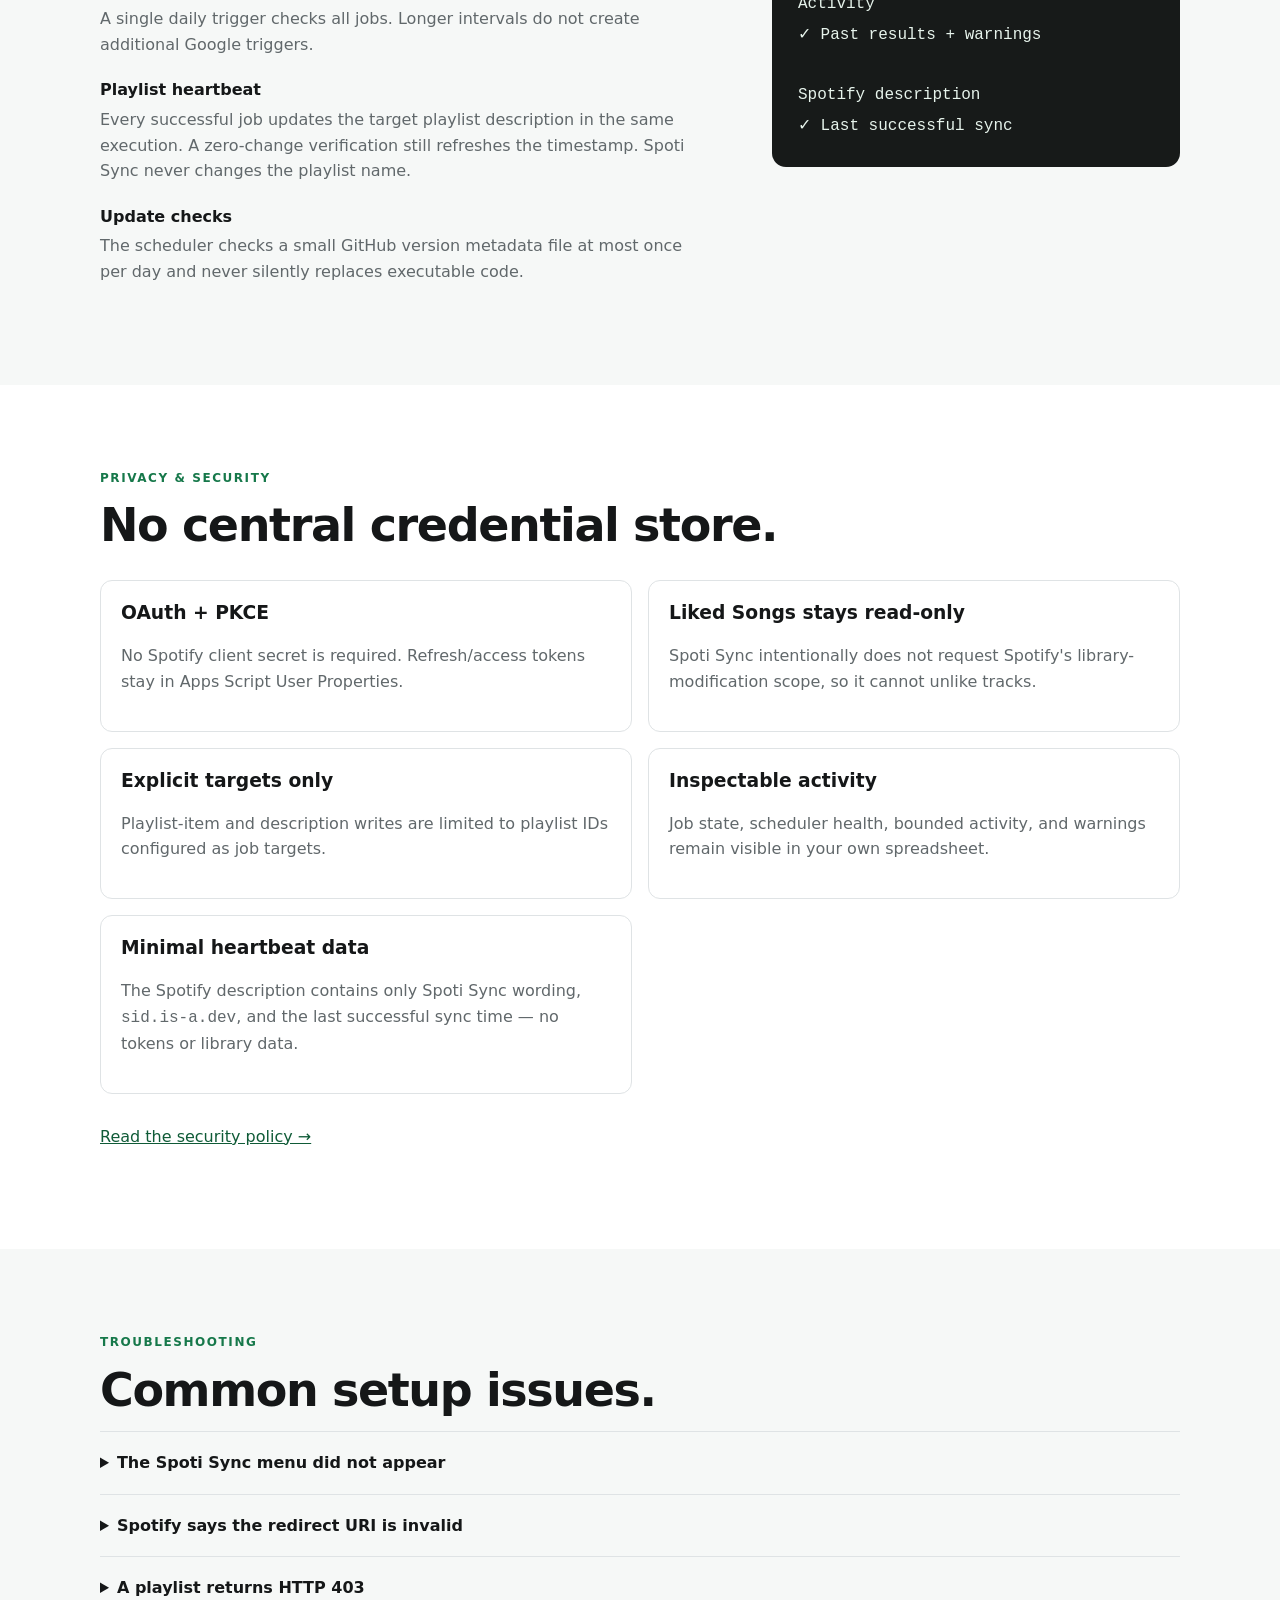
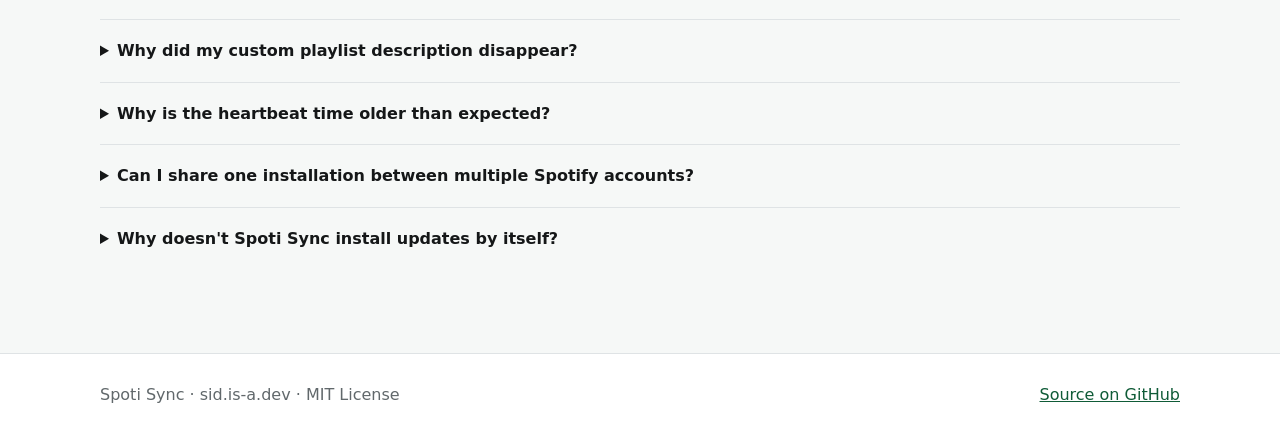
==== commit 2288fde3: "Document Spoti Sync v1.3 Update the guided installer, release metadata, README, architecture, securi" ====
--- a/docs/index.html
+++ b/docs/index.html
@@ -5,6 +5,7 @@
   <meta name="viewport" content="width=device-width, initial-scale=1">
   <meta name="description" content="Spoti Sync: self-deployed Spotify playlist automation that runs in your Google account.">
   <title>Spoti Sync — guided self-deploy</title>
+  <link rel="canonical" href="https://sid.is-a.dev/Spoti-sync/">
   <link rel="stylesheet" href="styles.css">
 </head>
 <body>
@@ -26,7 +27,7 @@
       <div>
         <p class="eyebrow">SELF-DEPLOYED · NO SERVER REQUIRED</p>
         <h1>Make Spotify playlists follow your Liked Songs.</h1>
-        <p class="lede">Spoti Sync runs on Google Apps Script inside your own Google account. Mirror Liked Songs into a shareable playlist, keep an append-only archive, and let Google run it even when every one of your devices is off.</p>
+        <p class="lede">Spoti Sync runs on Google Apps Script inside your own Google account. Mirror Liked Songs into a shareable playlist, keep an append-only archive, and see a fresh sync timestamp directly in the target playlist description.</p>
         <div class="actions">
           <a class="button primary" href="#setup">Start setup</a>
           <a class="button secondary" href="downloads/SpotiSync.gs" download>Download Apps Script</a>
@@ -37,8 +38,8 @@
       </div>
       <aside class="hero-card" aria-label="Example automations">
         <p class="card-label">EXAMPLE AUTOMATIONS</p>
-        <div class="flow"><strong>Liked Songs</strong><span>→</span><strong>Shareable Likes</strong><small>MIRROR · every day</small></div>
-        <div class="flow"><strong>Liked Songs</strong><span>→</span><strong>Likes Archive</strong><small>APPEND · every 10 days</small></div>
+        <div class="flow"><strong>Liked Songs</strong><span>→</span><strong>Shareable Likes</strong><small>Exact Mirror · daily</small></div>
+        <div class="flow"><strong>Liked Songs</strong><span>→</span><strong>Likes Archive</strong><small>Append Only · every 10 days</small></div>
       </aside>
     </section>
 
@@ -53,14 +54,14 @@
           <span class="arrow">→</span>
           <div class="arch-box"><strong>Your Spotify account</strong><span>Liked Songs + configured playlists</span></div>
         </div>
-        <p class="note">The GitHub Pages site never receives your Spotify token, Client ID, playlist contents, or Google authorization. Treat one Sheet/Apps Script installation as belonging to one primary Google + Spotify account; use a separate copy for another account.</p>
+        <p class="note">The site never receives your Spotify token, Client ID, playlist contents, or Google authorization. One Sheet/Apps Script installation is intended for one primary Google + Spotify account.</p>
       </div>
     </section>
 
     <section id="update" class="section wrap">
       <p class="eyebrow">UPDATE AN EXISTING INSTALLATION</p>
-      <h2>Keep the Sheet. Replace only the code.</h2>
-      <p class="section-intro">Spoti Sync 1.2+ checks GitHub for release metadata automatically. When an update is available, use this section to replace the Apps Script bundle in your existing installation. Your jobs, history, Spotify Client ID, OAuth tokens, and scheduler stay with the same Sheet/script project.</p>
+      <h2>Keep the installation. Replace only the code.</h2>
+      <p class="section-intro">Spoti Sync checks GitHub for release metadata automatically. When an update is available, replace the Apps Script bundle in your existing installation. Your Spotify Client ID, OAuth tokens, configured playlist IDs, and scheduler remain with the same Sheet/script project.</p>
       <div class="two-col">
         <div>
           <div class="actions">
@@ -78,13 +79,14 @@
           </ol>
         </div>
       </div>
-      <p class="note"><strong>Updates are intentionally not installed silently.</strong> The running script checks only a small version metadata file from GitHub. You explicitly replace the code, so a repository change cannot silently rewrite the Apps Script running in your Google account.</p>
+      <p class="note">For the 1.3 sheet redesign, Initialize / Repair migrates the current job configuration into <strong>Dashboard, Jobs, Schedule, and Activity</strong>. You do not need to paste your Spotify Client ID or target playlist IDs again.</p>
+      <p class="note"><strong>Updates are intentionally not installed silently.</strong> The running script checks only a small version metadata file. You explicitly replace the code so repository changes cannot silently rewrite Apps Script in your Google account.</p>
     </section>
 
     <section id="setup" class="section wrap">
       <p class="eyebrow">GUIDED SETUP</p>
       <h2>Install in a few deliberate steps.</h2>
-      <p class="section-intro">Nothing runs on your laptop after setup. The only code you install is the single generated Apps Script bundle from this repository.</p>
+      <p class="section-intro">Nothing runs on your laptop after setup. The only code you install is the generated Apps Script bundle from this repository.</p>
 
       <div class="progress-card">
         <div><strong>Your setup progress</strong><span id="progressText">0 of 7 complete</span></div>
@@ -97,7 +99,7 @@
           <div class="step-check"><input id="step1" type="checkbox"><label for="step1">1</label></div>
           <div class="step-body">
             <h3>Create a blank Google Sheet</h3>
-            <p>This Sheet will become your Spoti Sync installation and hold non-sensitive job configuration/history.</p>
+            <p>This Sheet becomes your Spoti Sync installation and holds non-sensitive job configuration and activity.</p>
             <a class="button secondary" href="https://sheets.new" target="_blank" rel="noopener">Create blank Sheet</a>
           </div>
         </li>
@@ -114,7 +116,7 @@
           <div class="step-check"><input id="step3" type="checkbox"><label for="step3">3</label></div>
           <div class="step-body">
             <h3>Paste the Spoti Sync bundle</h3>
-            <p>Copy the generated bundle below, paste it into <code>Code.gs</code>, and press Save. The install file is generated from the modular source in this repository.</p>
+            <p>Copy the generated bundle below, paste it into <code>Code.gs</code>, and press Save.</p>
             <div class="actions">
               <button id="copyBundle" class="button primary" type="button">Copy Apps Script</button>
               <a class="button secondary" href="downloads/SpotiSync.gs" download>Download file</a>
@@ -127,7 +129,7 @@
           <div class="step-check"><input id="step4" type="checkbox"><label for="step4">4</label></div>
           <div class="step-body">
             <h3>Reload the Sheet and open Setup</h3>
-            <p>Reload the spreadsheet. A <strong>Spoti Sync</strong> menu appears. Choose <strong>Spoti Sync → Setup</strong>. Google will ask you to authorize the script when a protected service is first used; review the requested permissions and continue.</p>
+            <p>Reload the spreadsheet. A <strong>Spoti Sync</strong> menu appears. Choose <strong>Spoti Sync → Setup</strong> and review Google's requested permissions.</p>
           </div>
         </li>
 
@@ -135,9 +137,8 @@
           <div class="step-check"><input id="step5" type="checkbox"><label for="step5">5</label></div>
           <div class="step-body">
             <h3>Create your Spotify Developer app</h3>
-            <p>The Setup sidebar shows your installation's unique Redirect URI. Create a Spotify app, add that exact Redirect URI, select <strong>Web API</strong>, and copy its Client ID.</p>
+            <p>The Setup sidebar shows your installation's Redirect URI. Create a Spotify app, add that exact URI, select <strong>Web API</strong>, and copy its Client ID.</p>
             <a class="button secondary" href="https://developer.spotify.com/dashboard" target="_blank" rel="noopener">Open Spotify Developer Dashboard</a>
-            <p class="small-note">Spotify Development Mode currently requires the app owner to have Spotify Premium. Each Spoti Sync installation uses its own app instead of sharing a central Client ID.</p>
           </div>
         </li>
 
@@ -145,10 +146,10 @@
           <div class="step-check"><input id="step6" type="checkbox"><label for="step6">6</label></div>
           <div class="step-body">
             <h3>Connect Spotify and add jobs</h3>
-            <p>Paste the Client ID into the Setup sidebar and authorize Spotify. Then use <strong>Spoti Sync → Add Sync Job</strong>.</p>
+            <p>Paste the Client ID into Setup and authorize Spotify. Then use <strong>Spoti Sync → Add Sync Job</strong>.</p>
             <div class="example-grid">
-              <div><strong>Shareable mirror</strong><code>LIKED_SONGS → MIRROR → target</code><span>Interval: 1 day</span></div>
-              <div><strong>Append-only archive</strong><code>LIKED_SONGS → APPEND → target</code><span>Interval: 10 days</span></div>
+              <div><strong>Shareable mirror</strong><code>LIKED_SONGS → MIRROR → target</code><span>Frequency: daily</span></div>
+              <div><strong>Append-only archive</strong><code>LIKED_SONGS → APPEND → target</code><span>Frequency: every 10 days</span></div>
             </div>
           </div>
         </li>
@@ -157,8 +158,9 @@
           <div class="step-check"><input id="step7" type="checkbox"><label for="step7">7</label></div>
           <div class="step-body">
             <h3>Preview, sync, then enable automation</h3>
-            <p>Run <strong>Preview Enabled Jobs</strong> first. It reads Spotify but does not modify playlists. If the additions/removals look right, run <strong>Sync Now</strong>, then enable the daily scheduler from Setup.</p>
-            <p class="success-callout">Done. Google Apps Script will run the scheduler in your account even when your phone and computer are off.</p>
+            <p>Run <strong>Preview Enabled Jobs</strong> first. If the changes look right, run <strong>Sync Now</strong>, then enable the daily scheduler.</p>
+            <p>The <strong>Schedule</strong> sheet shows scheduler health and upcoming jobs. The <strong>Activity</strong> sheet shows past runs. After every successful job, the target playlist description also gets a compact heartbeat such as <code>Kept fresh with Spoti Sync ✨ · sid.is-a.dev · Synced Saturday at 2:22 AM</code>. Spotify requires the authorized account to own the playlist for description changes; if that cosmetic update is rejected, the music sync still succeeds and Activity records a warning.</p>
+            <p class="success-callout">Done. Google Apps Script runs in your account even when your devices are off.</p>
           </div>
         </li>
       </ol>
@@ -170,18 +172,25 @@
           <p class="eyebrow">SYNC BEHAVIOR</p>
           <h2>Predictable by design.</h2>
           <dl class="definitions">
-            <dt>MIRROR</dt><dd>Target Spotify tracks have the same membership as the source. Missing tracks are added; obsolete tracks are removed. Unsupported local files/episodes are left alone.</dd>
-            <dt>APPEND</dt><dd>Only missing source tracks are appended. Nothing already in the target is removed. For Liked Songs, missing tracks append oldest-to-newest.</dd>
-            <dt>One scheduler</dt><dd>A single daily trigger checks all jobs. A 10-day job does not create a second Google trigger; it simply runs when due.</dd>
-            <dt>Update checks</dt><dd>The same daily scheduler checks a small GitHub version metadata file at most once per day. It never silently replaces or executes code from GitHub.</dd>
+            <dt>Exact Mirror</dt><dd>Target Spotify tracks have the same managed membership as the source. Missing tracks are added; obsolete tracks are removed. Unsupported local files/episodes are left alone.</dd>
+            <dt>Append Only</dt><dd>Only missing source tracks are appended. Nothing already in the target is removed.</dd>
+            <dt>One scheduler</dt><dd>A single daily trigger checks all jobs. Longer intervals do not create additional Google triggers.</dd>
+            <dt>Playlist heartbeat</dt><dd>Every successful job updates the target playlist description in the same execution. A zero-change verification still refreshes the timestamp. Spoti Sync never changes the playlist name.</dd>
+            <dt>Update checks</dt><dd>The scheduler checks a small GitHub version metadata file at most once per day and never silently replaces executable code.</dd>
           </dl>
         </div>
         <div class="code-card">
-          <pre><code>Enabled: true
-Source: LIKED_SONGS
-Target: spotify:playlist:…
-Strategy: MIRROR
-Interval Days: 1</code></pre>
+          <pre><code>Jobs
+✓ Health + next eligible
+
+Schedule
+✓ Trigger + future jobs
+
+Activity
+✓ Past results + warnings
+
+Spotify description
+✓ Last successful sync</code></pre>
         </div>
       </div>
     </section>
@@ -190,11 +199,11 @@
       <p class="eyebrow">PRIVACY & SECURITY</p>
       <h2>No central credential store.</h2>
       <div class="feature-grid">
-        <article><h3>OAuth + PKCE</h3><p>No Spotify client secret is required. Your refresh/access tokens stay in Apps Script User Properties.</p></article>
+        <article><h3>OAuth + PKCE</h3><p>No Spotify client secret is required. Refresh/access tokens stay in Apps Script User Properties.</p></article>
         <article><h3>Liked Songs stays read-only</h3><p>Spoti Sync intentionally does not request Spotify's library-modification scope, so it cannot unlike tracks.</p></article>
-        <article><h3>Explicit targets only</h3><p>Writes are limited to playlist IDs that you put in the Jobs sheet.</p></article>
-        <article><h3>Inspectable history</h3><p>Job configuration and bounded run history are visible in your own spreadsheet.</p></article>
-        <article><h3>One account per install</h3><p>Use one Sheet/Apps Script copy per primary Google + Spotify account. Separate installs keep User Properties, triggers, and playlist configuration unambiguous.</p></article>
+        <article><h3>Explicit targets only</h3><p>Playlist-item and description writes are limited to playlist IDs configured as job targets.</p></article>
+        <article><h3>Inspectable activity</h3><p>Job state, scheduler health, bounded activity, and warnings remain visible in your own spreadsheet.</p></article>
+        <article><h3>Minimal heartbeat data</h3><p>The Spotify description contains only Spoti Sync wording, <code>sid.is-a.dev</code>, and the last successful sync time — no tokens or library data.</p></article>
       </div>
       <p><a href="https://github.com/11sid11/Spoti-sync/blob/main/SECURITY.md">Read the security policy →</a></p>
     </section>
@@ -203,21 +212,21 @@
       <div class="wrap">
         <p class="eyebrow">TROUBLESHOOTING</p>
         <h2>Common setup issues.</h2>
-        <details><summary>The Spoti Sync menu did not appear</summary><p>Make sure the bundle was saved in the Apps Script project bound to the same Sheet, then reload the spreadsheet tab. The menu is created by the bound script's <code>onOpen()</code> trigger.</p></details>
-        <details><summary>Spotify says the redirect URI is invalid</summary><p>Use the exact Redirect URI shown in <strong>Spoti Sync → Setup</strong>. Copy it without changing case, slashes, or characters, then add it to the Spotify app's allowlist.</p></details>
-        <details><summary>A playlist returns HTTP 403</summary><p>Spotify's current playlist-items endpoint only exposes playlist contents when the authorized user owns the playlist or is a collaborator. Use a playlist your account can modify.</p></details>
-        <details><summary>Scheduled sync stopped after months</summary><p>Spotify Developer Dashboard refresh tokens currently expire after six months. Reopen Setup and authorize Spotify again. Your jobs remain in the Sheet.</p></details>
-        <details><summary>Can I share one Spoti Sync Sheet between multiple Spotify accounts?</summary><p>Do not use one installation as a multi-account service. Make a separate Sheet/Apps Script copy for each primary Google + Spotify account so each installation owns its own OAuth tokens and scheduler.</p></details>
-        <details><summary>I changed the target manually</summary><p><code>MIRROR</code> restores managed Spotify-track membership to match the source on the next run. <code>APPEND</code> leaves manual target changes alone and only appends missing source tracks.</p></details>
-        <details><summary>Why doesn't Spoti Sync install updates by itself?</summary><p>Silent self-modification would require broader Google permissions or executing remote code automatically. Spoti Sync instead checks version metadata and asks you to explicitly replace the bundle in your own Apps Script project.</p></details>
+        <details><summary>The Spoti Sync menu did not appear</summary><p>Make sure the bundle was saved in the Apps Script project bound to the same Sheet, then reload the spreadsheet tab.</p></details>
+        <details><summary>Spotify says the redirect URI is invalid</summary><p>Use the exact Redirect URI shown in <strong>Spoti Sync → Setup</strong>.</p></details>
+        <details><summary>A playlist returns HTTP 403</summary><p>Use a target playlist your authorized Spotify account owns and can modify.</p></details>
+        <details><summary>Why did my custom playlist description disappear?</summary><p>Spoti Sync 1.3 manages the description of configured target playlists as its sync heartbeat. Playlist names are never changed.</p></details>
+        <details><summary>Why is the heartbeat time older than expected?</summary><p>The timestamp is the last successful job completion. If the playlist sync fails, Spoti Sync deliberately leaves the previous successful description in place.</p></details>
+        <details><summary>Can I share one installation between multiple Spotify accounts?</summary><p>Use a separate Sheet/Apps Script copy for each primary Google + Spotify account so OAuth tokens and triggers remain unambiguous.</p></details>
+        <details><summary>Why doesn't Spoti Sync install updates by itself?</summary><p>Silent self-modification would broaden the trust boundary. Spoti Sync checks version metadata and asks you to explicitly replace the bundle.</p></details>
       </div>
     </section>
   </main>
 
   <footer class="footer">
-    <div class="wrap"><span>Spoti Sync · MIT License</span><a href="https://github.com/11sid11/Spoti-sync">Source on GitHub</a></div>
+    <div class="wrap"><span>Spoti Sync · sid.is-a.dev · MIT License</span><a href="https://github.com/11sid11/Spoti-sync">Source on GitHub</a></div>
   </footer>
 
   <script src="app.js"></script>
 </body>
-</html>+</html>
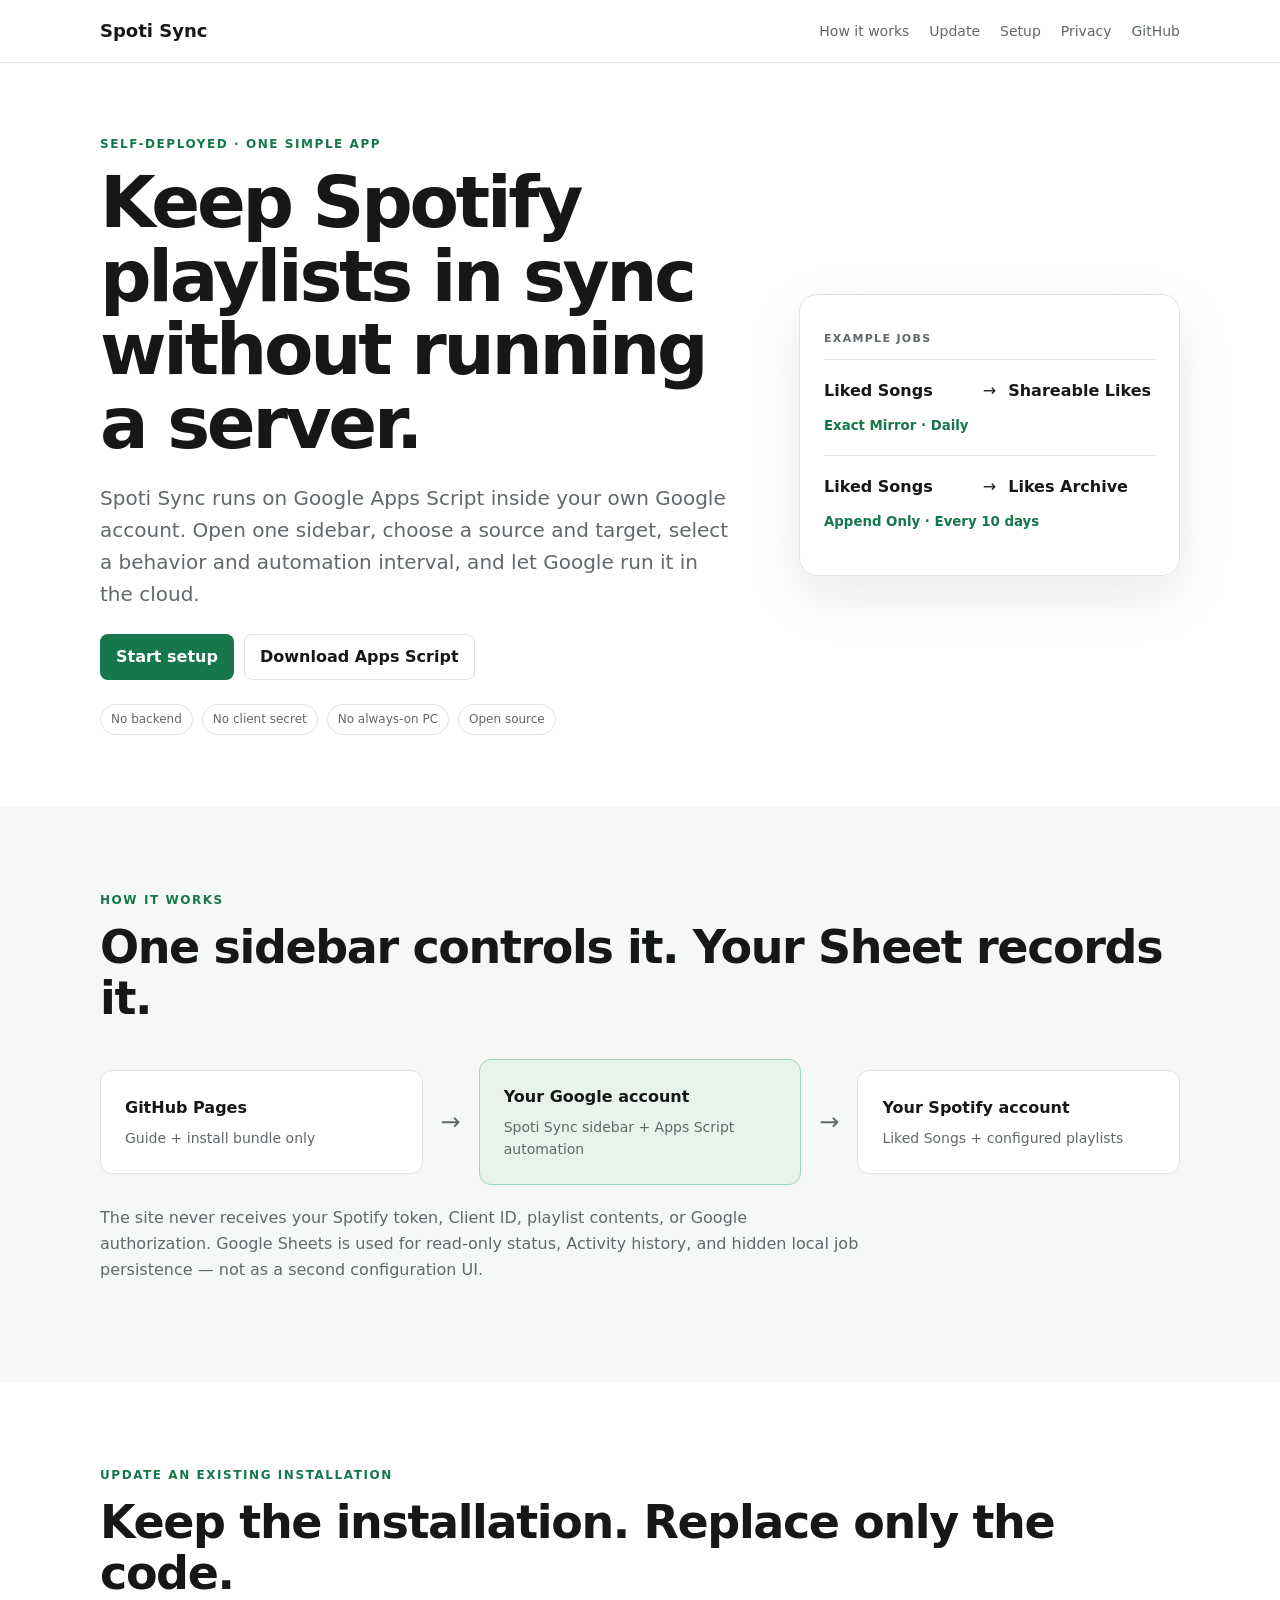
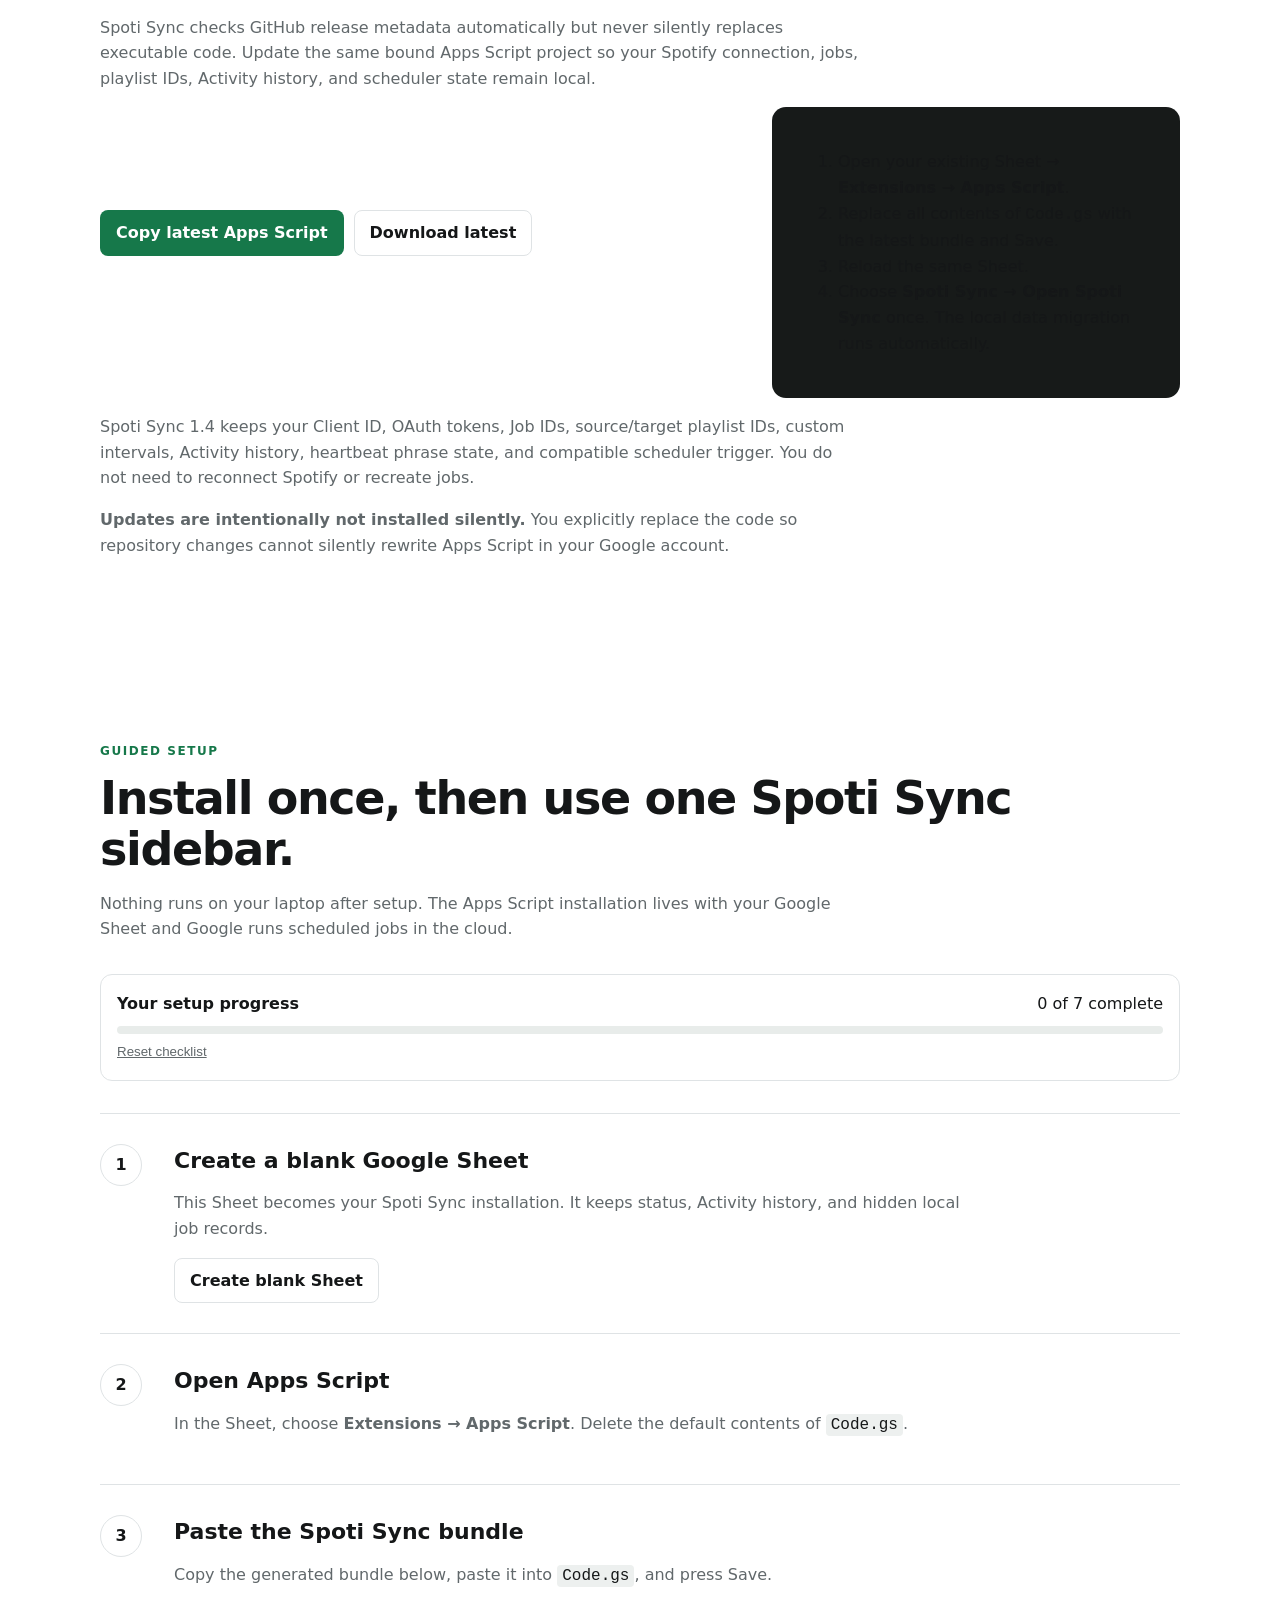
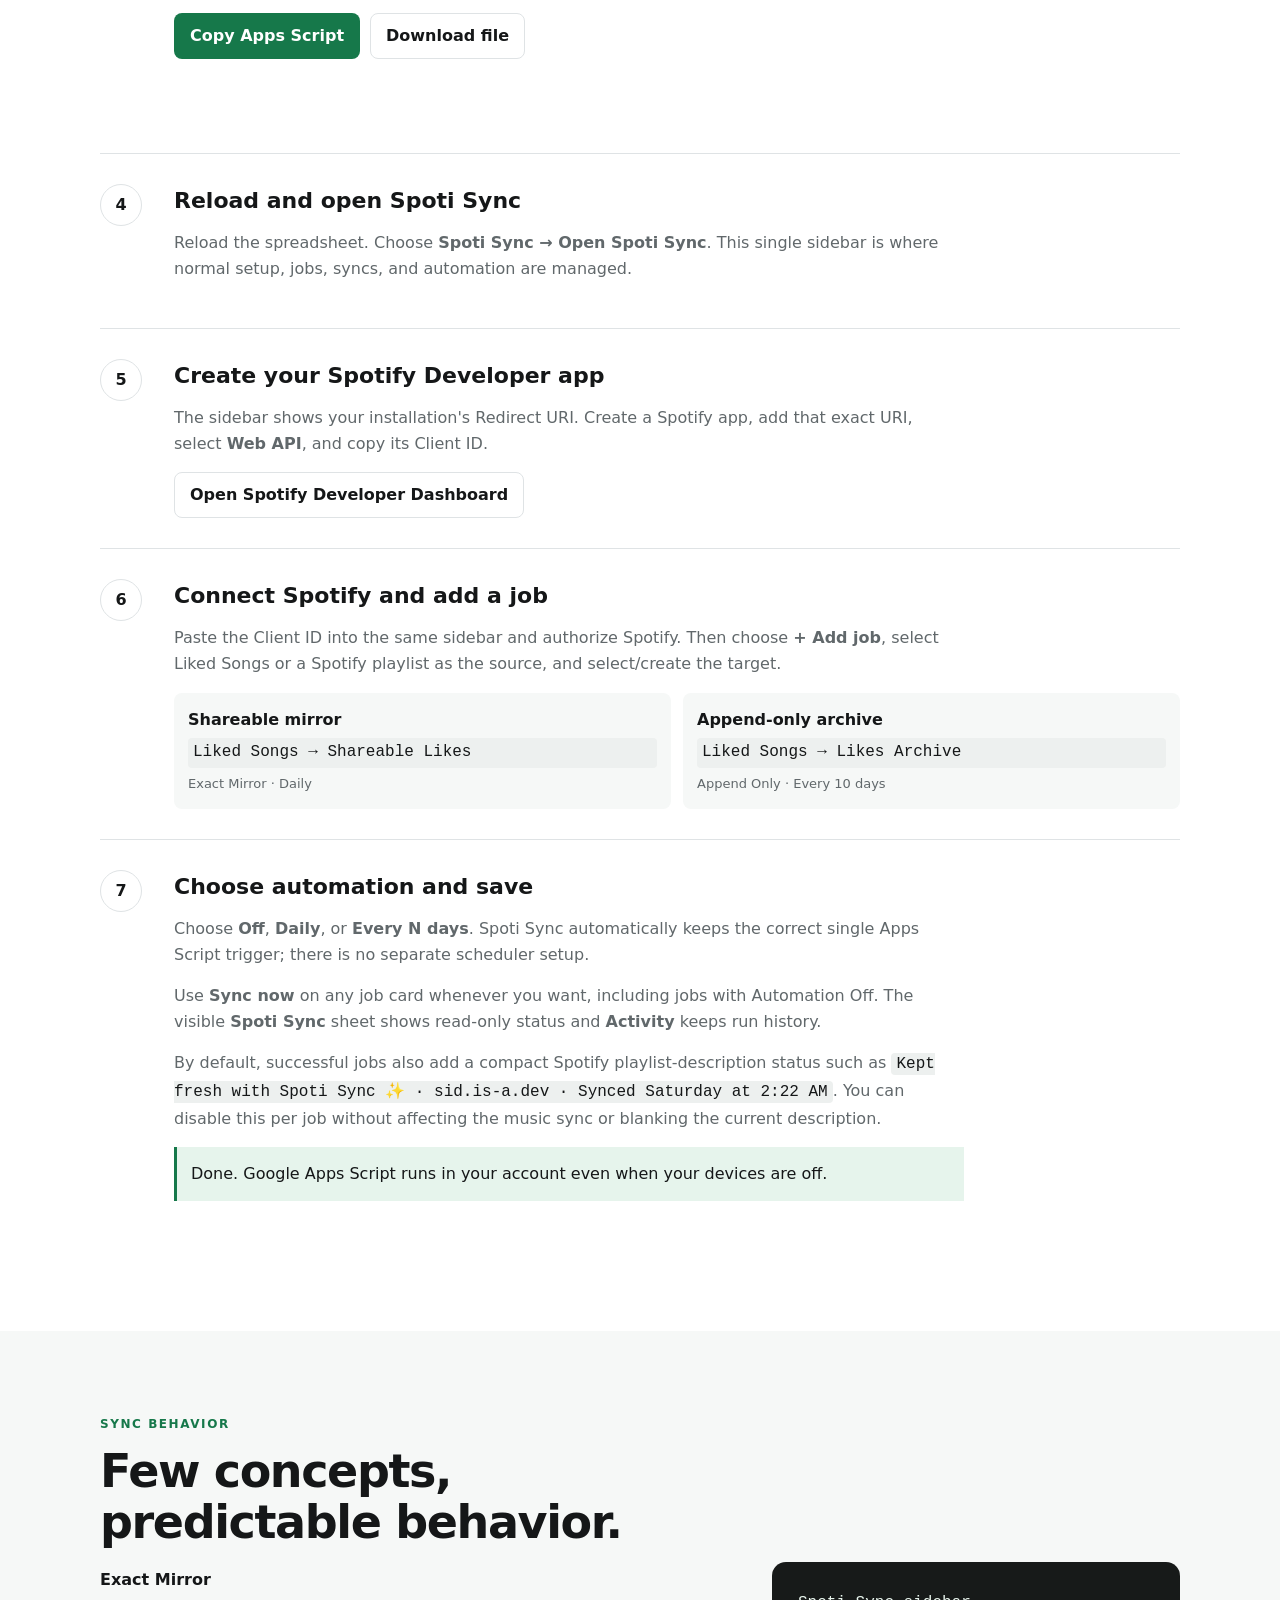
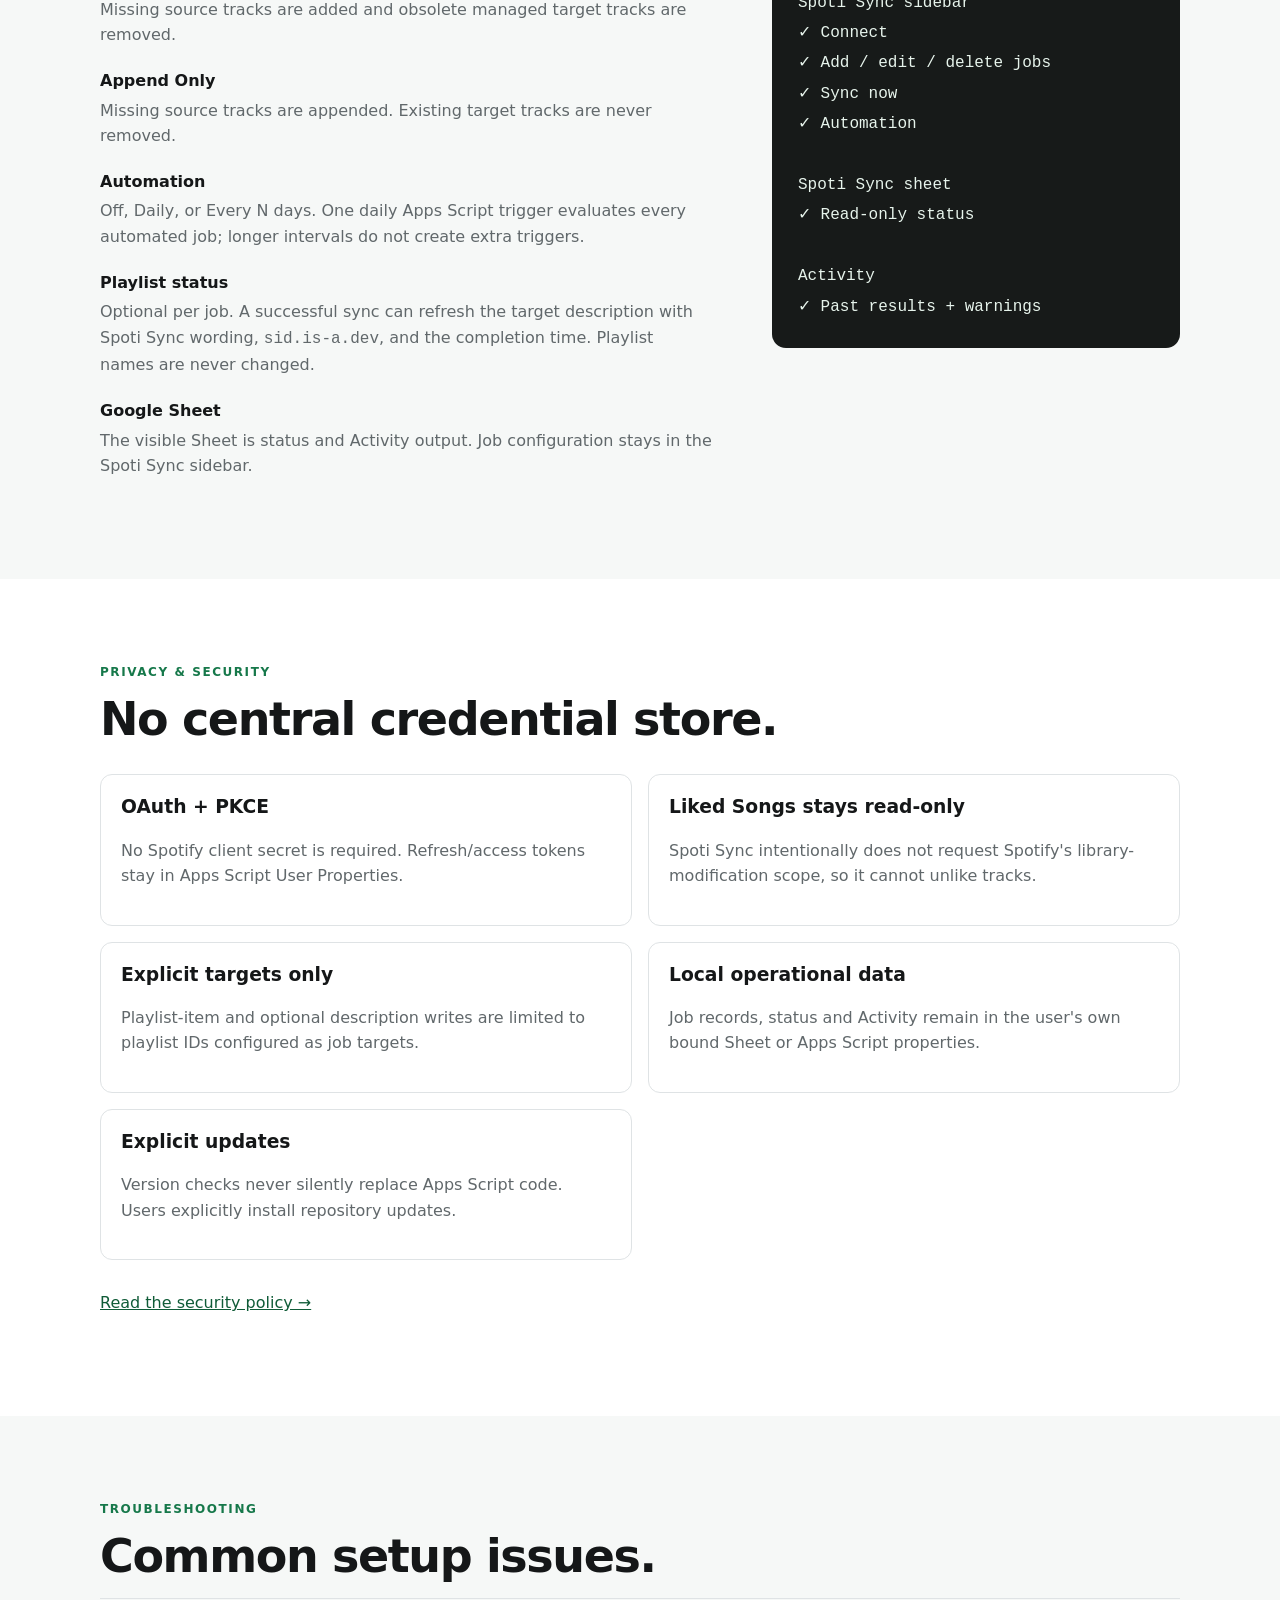
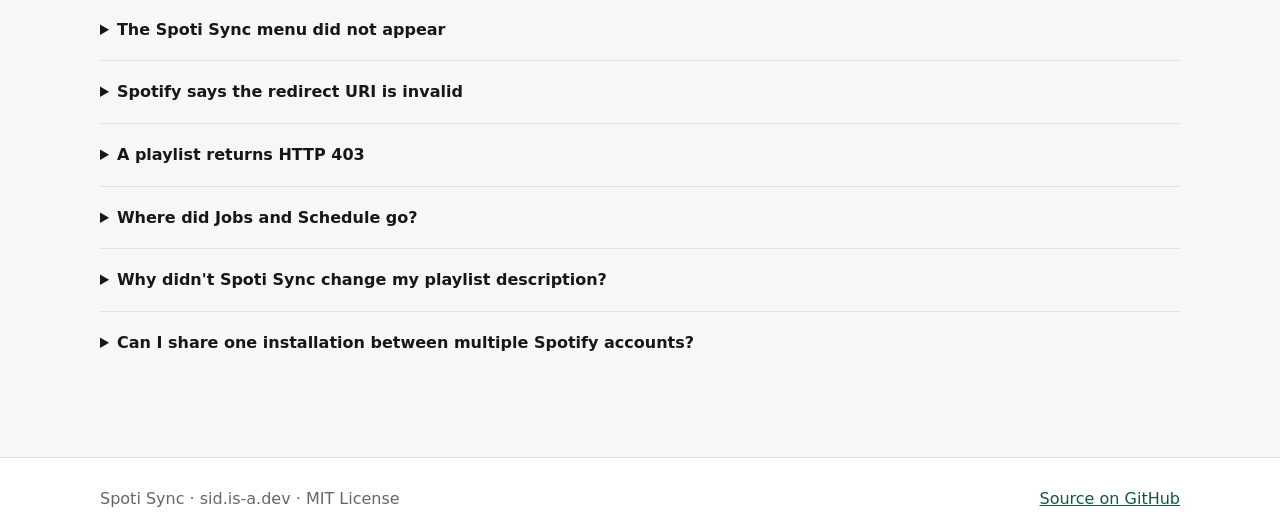
==== commit a8579518: "Update installer guide for v1.4 single-surface UX" ====
--- a/docs/index.html
+++ b/docs/index.html
@@ -25,9 +25,9 @@
   <main id="top">
     <section class="hero wrap">
       <div>
-        <p class="eyebrow">SELF-DEPLOYED · NO SERVER REQUIRED</p>
-        <h1>Make Spotify playlists follow your Liked Songs.</h1>
-        <p class="lede">Spoti Sync runs on Google Apps Script inside your own Google account. Mirror Liked Songs into a shareable playlist, keep an append-only archive, and see a fresh sync timestamp directly in the target playlist description.</p>
+        <p class="eyebrow">SELF-DEPLOYED · ONE SIMPLE APP</p>
+        <h1>Keep Spotify playlists in sync without running a server.</h1>
+        <p class="lede">Spoti Sync runs on Google Apps Script inside your own Google account. Open one sidebar, choose a source and target, select a behavior and automation interval, and let Google run it in the cloud.</p>
         <div class="actions">
           <a class="button primary" href="#setup">Start setup</a>
           <a class="button secondary" href="downloads/SpotiSync.gs" download>Download Apps Script</a>
@@ -37,31 +37,31 @@
         </div>
       </div>
       <aside class="hero-card" aria-label="Example automations">
-        <p class="card-label">EXAMPLE AUTOMATIONS</p>
-        <div class="flow"><strong>Liked Songs</strong><span>→</span><strong>Shareable Likes</strong><small>Exact Mirror · daily</small></div>
-        <div class="flow"><strong>Liked Songs</strong><span>→</span><strong>Likes Archive</strong><small>Append Only · every 10 days</small></div>
+        <p class="card-label">EXAMPLE JOBS</p>
+        <div class="flow"><strong>Liked Songs</strong><span>→</span><strong>Shareable Likes</strong><small>Exact Mirror · Daily</small></div>
+        <div class="flow"><strong>Liked Songs</strong><span>→</span><strong>Likes Archive</strong><small>Append Only · Every 10 days</small></div>
       </aside>
     </section>
 
     <section id="how" class="section muted-section">
       <div class="wrap">
         <p class="eyebrow">HOW IT WORKS</p>
-        <h2>Your account does the work.</h2>
+        <h2>One sidebar controls it. Your Sheet records it.</h2>
         <div class="architecture">
           <div class="arch-box"><strong>GitHub Pages</strong><span>Guide + install bundle only</span></div>
           <span class="arrow">→</span>
-          <div class="arch-box accent"><strong>Your Google account</strong><span>Apps Script + trigger + configuration</span></div>
+          <div class="arch-box accent"><strong>Your Google account</strong><span>Spoti Sync sidebar + Apps Script automation</span></div>
           <span class="arrow">→</span>
           <div class="arch-box"><strong>Your Spotify account</strong><span>Liked Songs + configured playlists</span></div>
         </div>
-        <p class="note">The site never receives your Spotify token, Client ID, playlist contents, or Google authorization. One Sheet/Apps Script installation is intended for one primary Google + Spotify account.</p>
+        <p class="note">The site never receives your Spotify token, Client ID, playlist contents, or Google authorization. Google Sheets is used for read-only status, Activity history, and hidden local job persistence — not as a second configuration UI.</p>
       </div>
     </section>
 
     <section id="update" class="section wrap">
       <p class="eyebrow">UPDATE AN EXISTING INSTALLATION</p>
       <h2>Keep the installation. Replace only the code.</h2>
-      <p class="section-intro">Spoti Sync checks GitHub for release metadata automatically. When an update is available, replace the Apps Script bundle in your existing installation. Your Spotify Client ID, OAuth tokens, configured playlist IDs, and scheduler remain with the same Sheet/script project.</p>
+      <p class="section-intro">Spoti Sync checks GitHub release metadata automatically but never silently replaces executable code. Update the same bound Apps Script project so your Spotify connection, jobs, playlist IDs, Activity history, and scheduler state remain local.</p>
       <div class="two-col">
         <div>
           <div class="actions">
@@ -75,18 +75,18 @@
             <li>Open your existing Sheet → <strong>Extensions → Apps Script</strong>.</li>
             <li>Replace all contents of <code>Code.gs</code> with the latest bundle and Save.</li>
             <li>Reload the same Sheet.</li>
-            <li>Run <strong>Spoti Sync → Initialize / Repair Sheets</strong> once.</li>
+            <li>Choose <strong>Spoti Sync → Open Spoti Sync</strong> once. The local data migration runs automatically.</li>
           </ol>
         </div>
       </div>
-      <p class="note">For the 1.3 sheet redesign, Initialize / Repair migrates the current job configuration into <strong>Dashboard, Jobs, Schedule, and Activity</strong>. You do not need to paste your Spotify Client ID or target playlist IDs again.</p>
-      <p class="note"><strong>Updates are intentionally not installed silently.</strong> The running script checks only a small version metadata file. You explicitly replace the code so repository changes cannot silently rewrite Apps Script in your Google account.</p>
+      <p class="note">Spoti Sync 1.4 keeps your Client ID, OAuth tokens, Job IDs, source/target playlist IDs, custom intervals, Activity history, heartbeat phrase state, and compatible scheduler trigger. You do not need to reconnect Spotify or recreate jobs.</p>
+      <p class="note"><strong>Updates are intentionally not installed silently.</strong> You explicitly replace the code so repository changes cannot silently rewrite Apps Script in your Google account.</p>
     </section>
 
     <section id="setup" class="section wrap">
       <p class="eyebrow">GUIDED SETUP</p>
-      <h2>Install in a few deliberate steps.</h2>
-      <p class="section-intro">Nothing runs on your laptop after setup. The only code you install is the generated Apps Script bundle from this repository.</p>
+      <h2>Install once, then use one Spoti Sync sidebar.</h2>
+      <p class="section-intro">Nothing runs on your laptop after setup. The Apps Script installation lives with your Google Sheet and Google runs scheduled jobs in the cloud.</p>
 
       <div class="progress-card">
         <div><strong>Your setup progress</strong><span id="progressText">0 of 7 complete</span></div>
@@ -99,7 +99,7 @@
           <div class="step-check"><input id="step1" type="checkbox"><label for="step1">1</label></div>
           <div class="step-body">
             <h3>Create a blank Google Sheet</h3>
-            <p>This Sheet becomes your Spoti Sync installation and holds non-sensitive job configuration and activity.</p>
+            <p>This Sheet becomes your Spoti Sync installation. It keeps status, Activity history, and hidden local job records.</p>
             <a class="button secondary" href="https://sheets.new" target="_blank" rel="noopener">Create blank Sheet</a>
           </div>
         </li>
@@ -128,8 +128,8 @@
         <li class="step" data-step="4">
           <div class="step-check"><input id="step4" type="checkbox"><label for="step4">4</label></div>
           <div class="step-body">
-            <h3>Reload the Sheet and open Setup</h3>
-            <p>Reload the spreadsheet. A <strong>Spoti Sync</strong> menu appears. Choose <strong>Spoti Sync → Setup</strong> and review Google's requested permissions.</p>
+            <h3>Reload and open Spoti Sync</h3>
+            <p>Reload the spreadsheet. Choose <strong>Spoti Sync → Open Spoti Sync</strong>. This single sidebar is where normal setup, jobs, syncs, and automation are managed.</p>
           </div>
         </li>
 
@@ -137,7 +137,7 @@
           <div class="step-check"><input id="step5" type="checkbox"><label for="step5">5</label></div>
           <div class="step-body">
             <h3>Create your Spotify Developer app</h3>
-            <p>The Setup sidebar shows your installation's Redirect URI. Create a Spotify app, add that exact URI, select <strong>Web API</strong>, and copy its Client ID.</p>
+            <p>The sidebar shows your installation's Redirect URI. Create a Spotify app, add that exact URI, select <strong>Web API</strong>, and copy its Client ID.</p>
             <a class="button secondary" href="https://developer.spotify.com/dashboard" target="_blank" rel="noopener">Open Spotify Developer Dashboard</a>
           </div>
         </li>
@@ -145,11 +145,11 @@
         <li class="step" data-step="6">
           <div class="step-check"><input id="step6" type="checkbox"><label for="step6">6</label></div>
           <div class="step-body">
-            <h3>Connect Spotify and add jobs</h3>
-            <p>Paste the Client ID into Setup and authorize Spotify. Then use <strong>Spoti Sync → Add Sync Job</strong>.</p>
+            <h3>Connect Spotify and add a job</h3>
+            <p>Paste the Client ID into the same sidebar and authorize Spotify. Then choose <strong>+ Add job</strong>, select Liked Songs or a Spotify playlist as the source, and select/create the target.</p>
             <div class="example-grid">
-              <div><strong>Shareable mirror</strong><code>LIKED_SONGS → MIRROR → target</code><span>Frequency: daily</span></div>
-              <div><strong>Append-only archive</strong><code>LIKED_SONGS → APPEND → target</code><span>Frequency: every 10 days</span></div>
+              <div><strong>Shareable mirror</strong><code>Liked Songs → Shareable Likes</code><span>Exact Mirror · Daily</span></div>
+              <div><strong>Append-only archive</strong><code>Liked Songs → Likes Archive</code><span>Append Only · Every 10 days</span></div>
             </div>
           </div>
         </li>
@@ -157,9 +157,10 @@
         <li class="step" data-step="7">
           <div class="step-check"><input id="step7" type="checkbox"><label for="step7">7</label></div>
           <div class="step-body">
-            <h3>Preview, sync, then enable automation</h3>
-            <p>Run <strong>Preview Enabled Jobs</strong> first. If the changes look right, run <strong>Sync Now</strong>, then enable the daily scheduler.</p>
-            <p>The <strong>Schedule</strong> sheet shows scheduler health and upcoming jobs. The <strong>Activity</strong> sheet shows past runs. After every successful job, the target playlist description also gets a compact heartbeat such as <code>Kept fresh with Spoti Sync ✨ · sid.is-a.dev · Synced Saturday at 2:22 AM</code>. Spotify requires the authorized account to own the playlist for description changes; if that cosmetic update is rejected, the music sync still succeeds and Activity records a warning.</p>
+            <h3>Choose automation and save</h3>
+            <p>Choose <strong>Off</strong>, <strong>Daily</strong>, or <strong>Every N days</strong>. Spoti Sync automatically keeps the correct single Apps Script trigger; there is no separate scheduler setup.</p>
+            <p>Use <strong>Sync now</strong> on any job card whenever you want, including jobs with Automation Off. The visible <strong>Spoti Sync</strong> sheet shows read-only status and <strong>Activity</strong> keeps run history.</p>
+            <p>By default, successful jobs also add a compact Spotify playlist-description status such as <code>Kept fresh with Spoti Sync ✨ · sid.is-a.dev · Synced Saturday at 2:22 AM</code>. You can disable this per job without affecting the music sync or blanking the current description.</p>
             <p class="success-callout">Done. Google Apps Script runs in your account even when your devices are off.</p>
           </div>
         </li>
@@ -170,27 +171,27 @@
       <div class="wrap two-col">
         <div>
           <p class="eyebrow">SYNC BEHAVIOR</p>
-          <h2>Predictable by design.</h2>
+          <h2>Few concepts, predictable behavior.</h2>
           <dl class="definitions">
-            <dt>Exact Mirror</dt><dd>Target Spotify tracks have the same managed membership as the source. Missing tracks are added; obsolete tracks are removed. Unsupported local files/episodes are left alone.</dd>
-            <dt>Append Only</dt><dd>Only missing source tracks are appended. Nothing already in the target is removed.</dd>
-            <dt>One scheduler</dt><dd>A single daily trigger checks all jobs. Longer intervals do not create additional Google triggers.</dd>
-            <dt>Playlist heartbeat</dt><dd>Every successful job updates the target playlist description in the same execution. A zero-change verification still refreshes the timestamp. Spoti Sync never changes the playlist name.</dd>
-            <dt>Update checks</dt><dd>The scheduler checks a small GitHub version metadata file at most once per day and never silently replaces executable code.</dd>
+            <dt>Exact Mirror</dt><dd>Missing source tracks are added and obsolete managed target tracks are removed.</dd>
+            <dt>Append Only</dt><dd>Missing source tracks are appended. Existing target tracks are never removed.</dd>
+            <dt>Automation</dt><dd>Off, Daily, or Every N days. One daily Apps Script trigger evaluates every automated job; longer intervals do not create extra triggers.</dd>
+            <dt>Playlist status</dt><dd>Optional per job. A successful sync can refresh the target description with Spoti Sync wording, <code>sid.is-a.dev</code>, and the completion time. Playlist names are never changed.</dd>
+            <dt>Google Sheet</dt><dd>The visible Sheet is status and Activity output. Job configuration stays in the Spoti Sync sidebar.</dd>
           </dl>
         </div>
         <div class="code-card">
-          <pre><code>Jobs
-✓ Health + next eligible
-
-Schedule
-✓ Trigger + future jobs
+          <pre><code>Spoti Sync sidebar
+✓ Connect
+✓ Add / edit / delete jobs
+✓ Sync now
+✓ Automation
+
+Spoti Sync sheet
+✓ Read-only status
 
 Activity
-✓ Past results + warnings
-
-Spotify description
-✓ Last successful sync</code></pre>
+✓ Past results + warnings</code></pre>
         </div>
       </div>
     </section>
@@ -201,9 +202,9 @@
       <div class="feature-grid">
         <article><h3>OAuth + PKCE</h3><p>No Spotify client secret is required. Refresh/access tokens stay in Apps Script User Properties.</p></article>
         <article><h3>Liked Songs stays read-only</h3><p>Spoti Sync intentionally does not request Spotify's library-modification scope, so it cannot unlike tracks.</p></article>
-        <article><h3>Explicit targets only</h3><p>Playlist-item and description writes are limited to playlist IDs configured as job targets.</p></article>
-        <article><h3>Inspectable activity</h3><p>Job state, scheduler health, bounded activity, and warnings remain visible in your own spreadsheet.</p></article>
-        <article><h3>Minimal heartbeat data</h3><p>The Spotify description contains only Spoti Sync wording, <code>sid.is-a.dev</code>, and the last successful sync time — no tokens or library data.</p></article>
+        <article><h3>Explicit targets only</h3><p>Playlist-item and optional description writes are limited to playlist IDs configured as job targets.</p></article>
+        <article><h3>Local operational data</h3><p>Job records, status and Activity remain in the user's own bound Sheet or Apps Script properties.</p></article>
+        <article><h3>Explicit updates</h3><p>Version checks never silently replace Apps Script code. Users explicitly install repository updates.</p></article>
       </div>
       <p><a href="https://github.com/11sid11/Spoti-sync/blob/main/SECURITY.md">Read the security policy →</a></p>
     </section>
@@ -213,12 +214,11 @@
         <p class="eyebrow">TROUBLESHOOTING</p>
         <h2>Common setup issues.</h2>
         <details><summary>The Spoti Sync menu did not appear</summary><p>Make sure the bundle was saved in the Apps Script project bound to the same Sheet, then reload the spreadsheet tab.</p></details>
-        <details><summary>Spotify says the redirect URI is invalid</summary><p>Use the exact Redirect URI shown in <strong>Spoti Sync → Setup</strong>.</p></details>
-        <details><summary>A playlist returns HTTP 403</summary><p>Use a target playlist your authorized Spotify account owns and can modify.</p></details>
-        <details><summary>Why did my custom playlist description disappear?</summary><p>Spoti Sync 1.3 manages the description of configured target playlists as its sync heartbeat. Playlist names are never changed.</p></details>
-        <details><summary>Why is the heartbeat time older than expected?</summary><p>The timestamp is the last successful job completion. If the playlist sync fails, Spoti Sync deliberately leaves the previous successful description in place.</p></details>
-        <details><summary>Can I share one installation between multiple Spotify accounts?</summary><p>Use a separate Sheet/Apps Script copy for each primary Google + Spotify account so OAuth tokens and triggers remain unambiguous.</p></details>
-        <details><summary>Why doesn't Spoti Sync install updates by itself?</summary><p>Silent self-modification would broaden the trust boundary. Spoti Sync checks version metadata and asks you to explicitly replace the bundle.</p></details>
+        <details><summary>Spotify says the redirect URI is invalid</summary><p>Use the exact Redirect URI shown after choosing <strong>Spoti Sync → Open Spoti Sync</strong>.</p></details>
+        <details><summary>A playlist returns HTTP 403</summary><p>Use a target playlist the authorized Spotify account can modify. Description updates additionally require ownership; if only that optional update is rejected, the music sync records a warning.</p></details>
+        <details><summary>Where did Jobs and Schedule go?</summary><p>Spoti Sync 1.4 intentionally makes the sidebar the only normal configuration surface. Jobs is hidden local persistence and a legacy Schedule sheet is preserved hidden. Use the visible Spoti Sync and Activity sheets for status/history.</p></details>
+        <details><summary>Why didn't Spoti Sync change my playlist description?</summary><p>Edit the job and make sure <strong>Show Spoti Sync status in playlist description</strong> is enabled. Turning it off deliberately skips description updates without blanking the current description.</p></details>
+        <details><summary>Can I share one installation between multiple Spotify accounts?</summary><p>Use a separate Sheet/Apps Script copy for each primary Google + Spotify account so OAuth state and automation remain unambiguous.</p></details>
       </div>
     </section>
   </main>
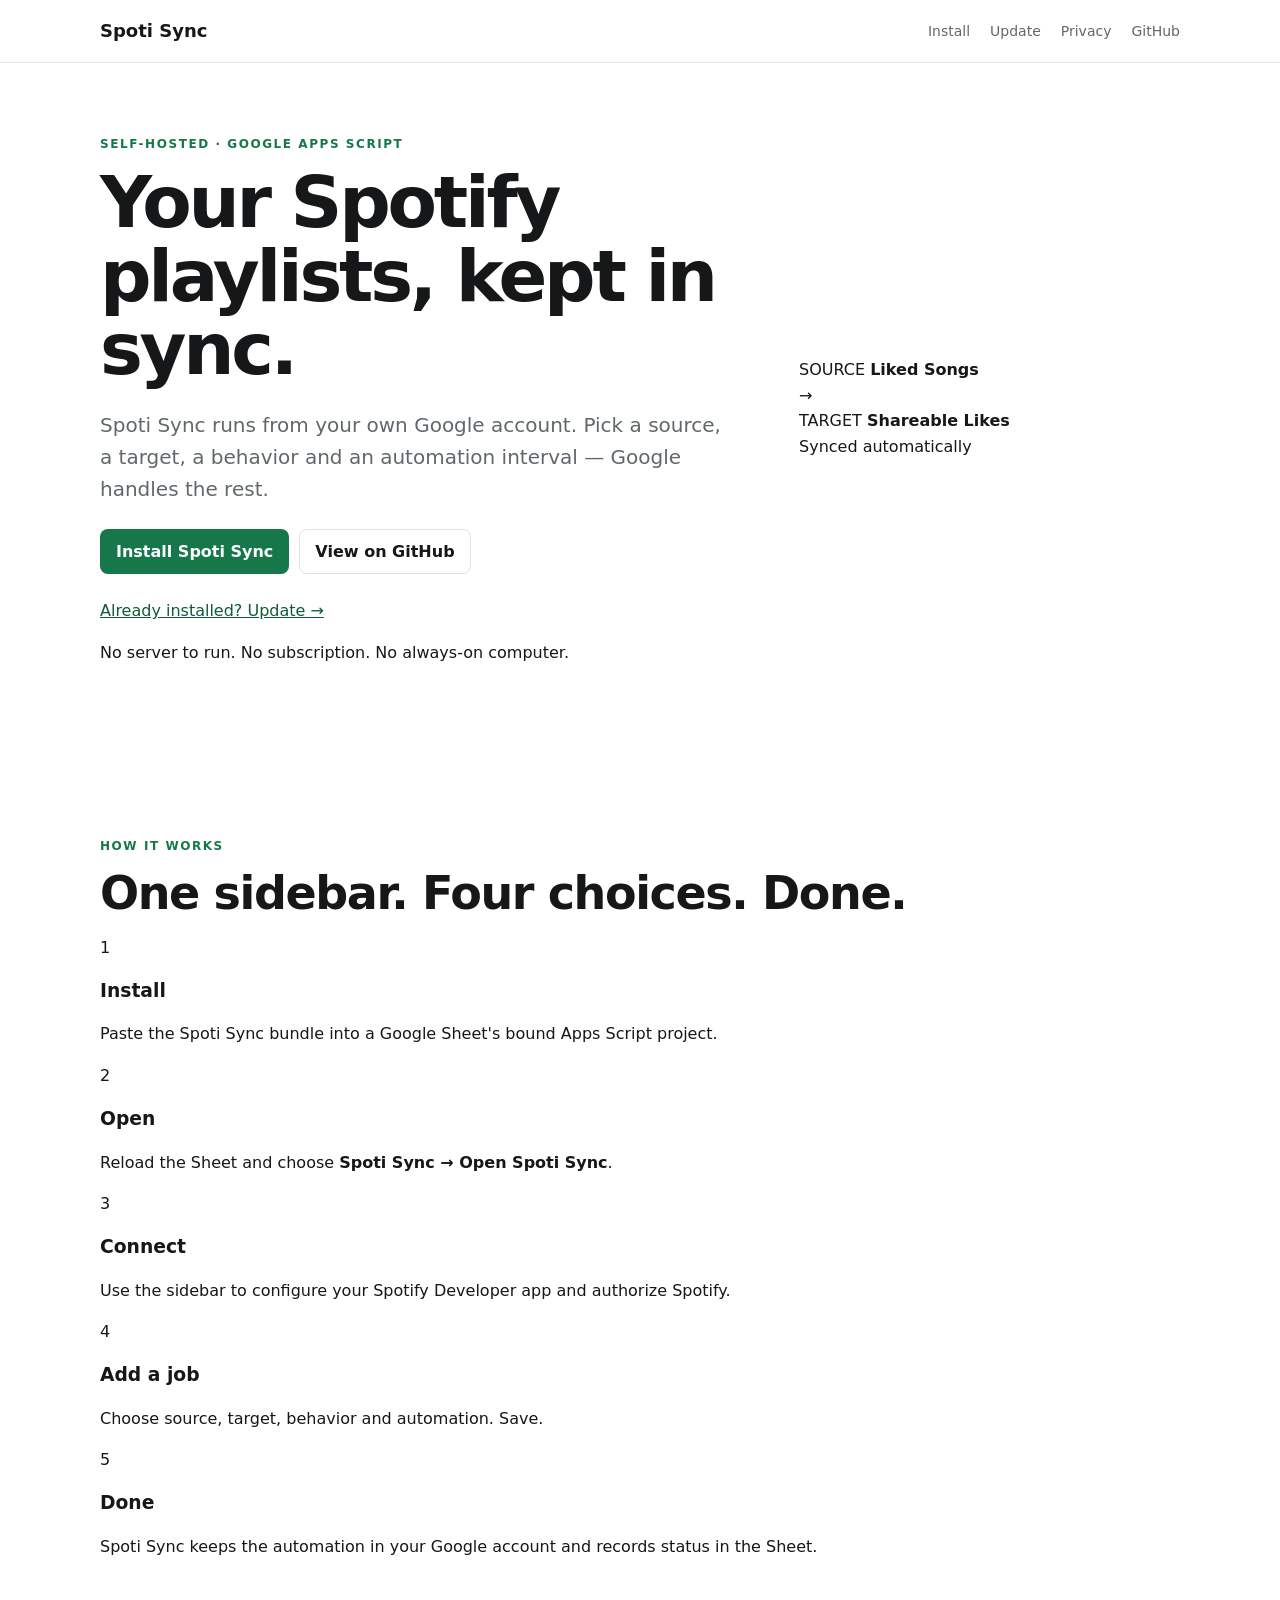
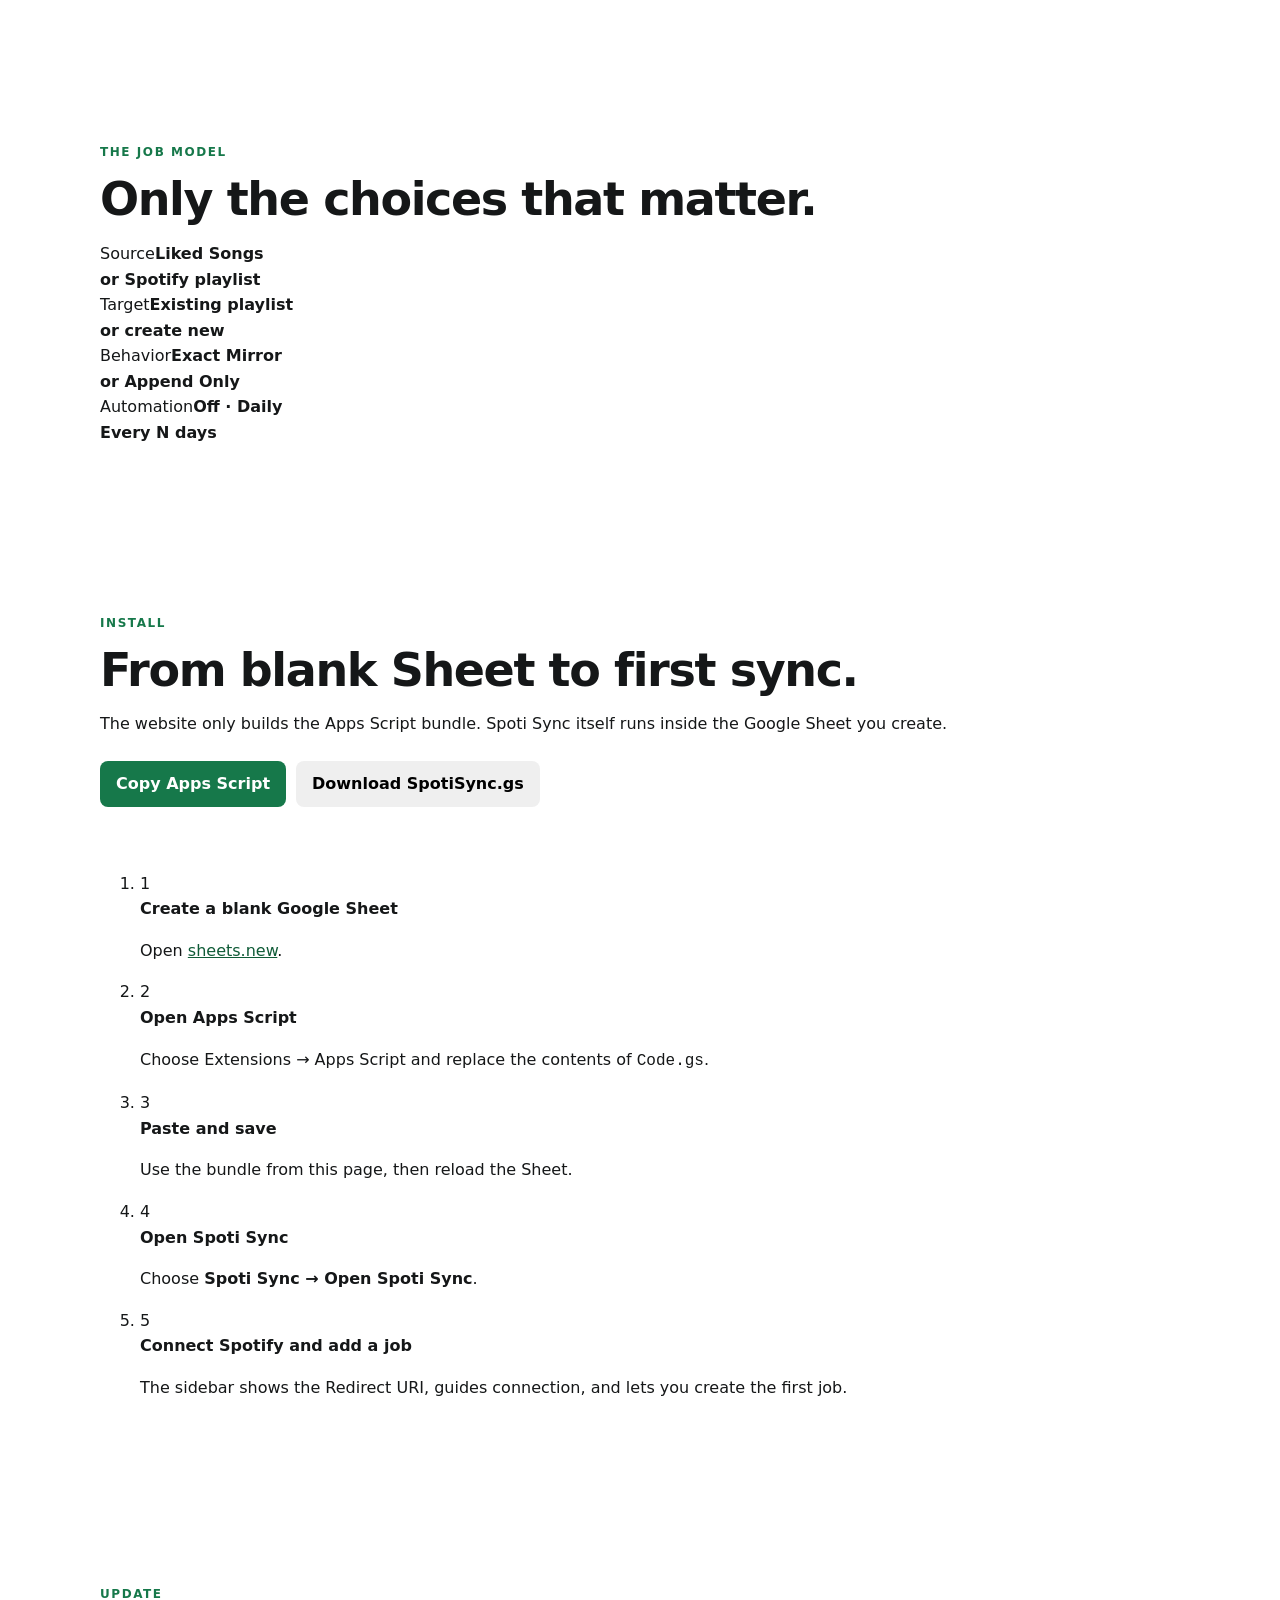
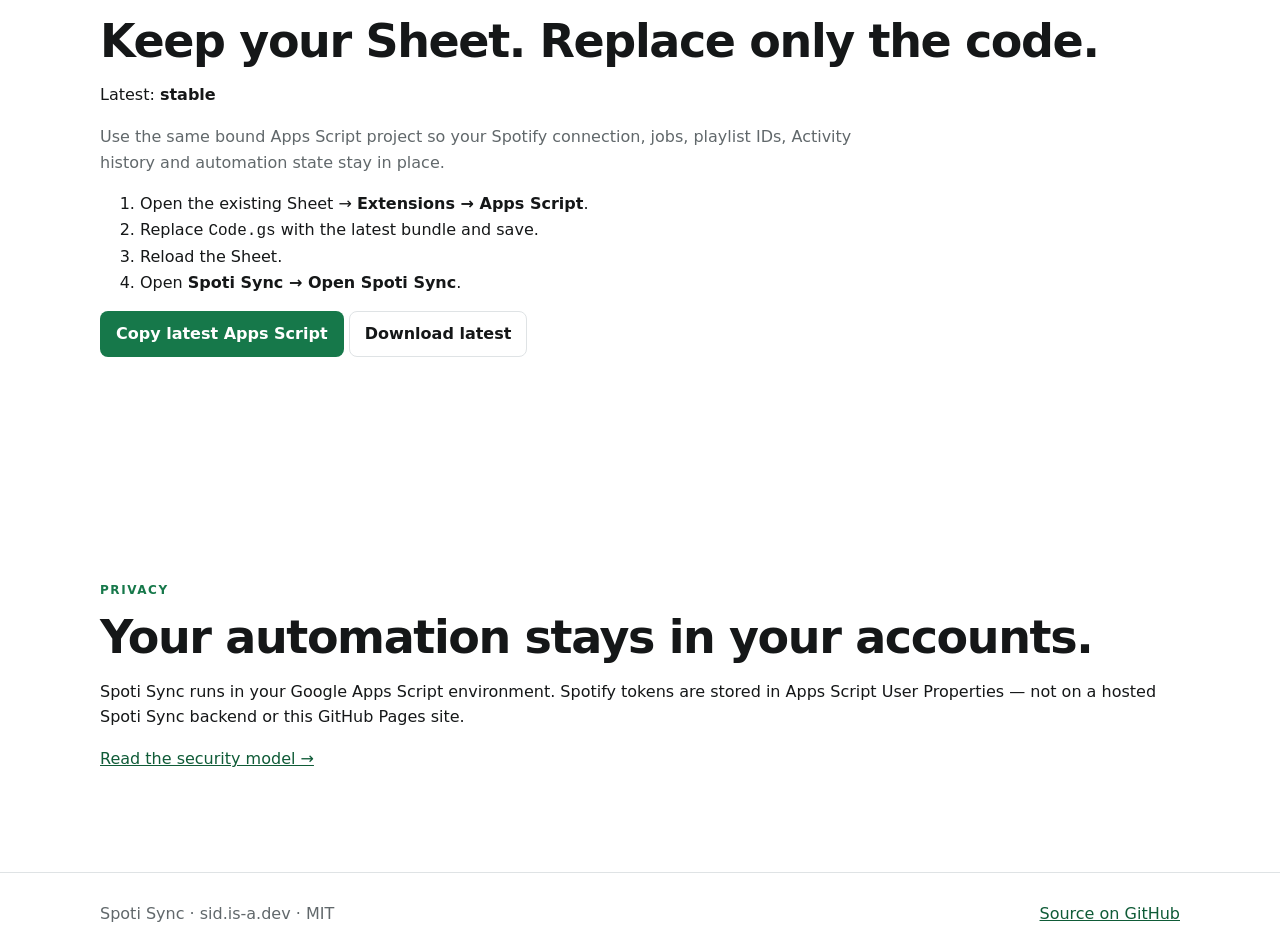
==== commit a6d68a5c: "Refine minimal landing page" ====
--- a/docs/index.html
+++ b/docs/index.html
@@ -3,8 +3,8 @@
 <head>
   <meta charset="utf-8">
   <meta name="viewport" content="width=device-width, initial-scale=1">
-  <meta name="description" content="Spoti Sync: self-deployed Spotify playlist automation that runs in your Google account.">
-  <title>Spoti Sync — guided self-deploy</title>
+  <meta name="description" content="Spoti Sync keeps Spotify playlists synced automatically from your own Google account with Google Apps Script.">
+  <title>Spoti Sync — Spotify playlist sync, self-hosted in Google Apps Script</title>
   <link rel="canonical" href="https://sid.is-a.dev/Spoti-sync/">
   <link rel="stylesheet" href="styles.css">
 </head>
@@ -13,9 +13,8 @@
     <div class="wrap nav">
       <a class="brand" href="#top">Spoti Sync</a>
       <nav aria-label="Primary navigation">
-        <a href="#how">How it works</a>
+        <a href="#install">Install</a>
         <a href="#update">Update</a>
-        <a href="#setup">Setup</a>
         <a href="#privacy">Privacy</a>
         <a href="https://github.com/11sid11/Spoti-sync">GitHub</a>
       </nav>
@@ -24,207 +23,123 @@
 
   <main id="top">
     <section class="hero wrap">
-      <div>
-        <p class="eyebrow">SELF-DEPLOYED · ONE SIMPLE APP</p>
-        <h1>Keep Spotify playlists in sync without running a server.</h1>
-        <p class="lede">Spoti Sync runs on Google Apps Script inside your own Google account. Open one sidebar, choose a source and target, select a behavior and automation interval, and let Google run it in the cloud.</p>
+      <div class="hero-copy">
+        <p class="eyebrow">SELF-HOSTED · GOOGLE APPS SCRIPT</p>
+        <h1>Your Spotify playlists, kept in sync.</h1>
+        <p class="lede">Spoti Sync runs from your own Google account. Pick a source, a target, a behavior and an automation interval — Google handles the rest.</p>
         <div class="actions">
-          <a class="button primary" href="#setup">Start setup</a>
-          <a class="button secondary" href="downloads/SpotiSync.gs" download>Download Apps Script</a>
+          <a class="button primary" href="#install">Install Spoti Sync</a>
+          <a class="button secondary" href="https://github.com/11sid11/Spoti-sync">View on GitHub</a>
         </div>
-        <div class="trust-row" aria-label="Project properties">
-          <span>No backend</span><span>No client secret</span><span>No always-on PC</span><span>Open source</span>
+        <a class="text-link" href="#update">Already installed? Update →</a>
+        <p class="quiet">No server to run. No subscription. No always-on computer.</p>
+      </div>
+
+      <div class="sync-demo" aria-label="Example Spoti Sync job">
+        <div class="sync-node">
+          <span class="node-label">SOURCE</span>
+          <strong>Liked Songs</strong>
+        </div>
+        <div class="sync-line" aria-hidden="true"><span>→</span></div>
+        <div class="sync-node target">
+          <span class="node-label">TARGET</span>
+          <strong>Shareable Likes</strong>
+        </div>
+        <div class="sync-status"><span class="status-dot"></span> Synced automatically</div>
+      </div>
+    </section>
+
+    <section class="section soft">
+      <div class="wrap">
+        <p class="eyebrow">HOW IT WORKS</p>
+        <h2>One sidebar. Four choices. Done.</h2>
+        <div class="steps">
+          <article><span>1</span><h3>Install</h3><p>Paste the Spoti Sync bundle into a Google Sheet's bound Apps Script project.</p></article>
+          <article><span>2</span><h3>Open</h3><p>Reload the Sheet and choose <strong>Spoti Sync → Open Spoti Sync</strong>.</p></article>
+          <article><span>3</span><h3>Connect</h3><p>Use the sidebar to configure your Spotify Developer app and authorize Spotify.</p></article>
+          <article><span>4</span><h3>Add a job</h3><p>Choose source, target, behavior and automation. Save.</p></article>
+          <article><span>5</span><h3>Done</h3><p>Spoti Sync keeps the automation in your Google account and records status in the Sheet.</p></article>
         </div>
       </div>
-      <aside class="hero-card" aria-label="Example automations">
-        <p class="card-label">EXAMPLE JOBS</p>
-        <div class="flow"><strong>Liked Songs</strong><span>→</span><strong>Shareable Likes</strong><small>Exact Mirror · Daily</small></div>
-        <div class="flow"><strong>Liked Songs</strong><span>→</span><strong>Likes Archive</strong><small>Append Only · Every 10 days</small></div>
-      </aside>
     </section>
 
-    <section id="how" class="section muted-section">
-      <div class="wrap">
-        <p class="eyebrow">HOW IT WORKS</p>
-        <h2>One sidebar controls it. Your Sheet records it.</h2>
-        <div class="architecture">
-          <div class="arch-box"><strong>GitHub Pages</strong><span>Guide + install bundle only</span></div>
-          <span class="arrow">→</span>
-          <div class="arch-box accent"><strong>Your Google account</strong><span>Spoti Sync sidebar + Apps Script automation</span></div>
-          <span class="arrow">→</span>
-          <div class="arch-box"><strong>Your Spotify account</strong><span>Liked Songs + configured playlists</span></div>
+    <section class="section wrap">
+      <p class="eyebrow">THE JOB MODEL</p>
+      <h2>Only the choices that matter.</h2>
+      <div class="choices">
+        <article><span>Source</span><strong>Liked Songs<br>or Spotify playlist</strong></article>
+        <article><span>Target</span><strong>Existing playlist<br>or create new</strong></article>
+        <article><span>Behavior</span><strong>Exact Mirror<br>or Append Only</strong></article>
+        <article><span>Automation</span><strong>Off · Daily<br>Every N days</strong></article>
+      </div>
+    </section>
+
+    <section id="install" class="section dark-section">
+      <div class="wrap install-grid">
+        <div>
+          <p class="eyebrow light">INSTALL</p>
+          <h2>From blank Sheet to first sync.</h2>
+          <p class="dark-copy">The website only builds the Apps Script bundle. Spoti Sync itself runs inside the Google Sheet you create.</p>
+          <div class="actions">
+            <button class="button primary" type="button" data-copy-bundle data-status-target="installStatus">Copy Apps Script</button>
+            <button class="button dark-secondary" type="button" data-download-bundle data-status-target="installStatus">Download SpotiSync.gs</button>
+          </div>
+          <p id="installStatus" class="status-text" aria-live="polite"></p>
         </div>
-        <p class="note">The site never receives your Spotify token, Client ID, playlist contents, or Google authorization. Google Sheets is used for read-only status, Activity history, and hidden local job persistence — not as a second configuration UI.</p>
+
+        <ol class="install-steps">
+          <li><span>1</span><div><strong>Create a blank Google Sheet</strong><p>Open <a href="https://sheets.new" target="_blank" rel="noopener">sheets.new</a>.</p></div></li>
+          <li><span>2</span><div><strong>Open Apps Script</strong><p>Choose Extensions → Apps Script and replace the contents of <code>Code.gs</code>.</p></div></li>
+          <li><span>3</span><div><strong>Paste and save</strong><p>Use the bundle from this page, then reload the Sheet.</p></div></li>
+          <li><span>4</span><div><strong>Open Spoti Sync</strong><p>Choose <strong>Spoti Sync → Open Spoti Sync</strong>.</p></div></li>
+          <li><span>5</span><div><strong>Connect Spotify and add a job</strong><p>The sidebar shows the Redirect URI, guides connection, and lets you create the first job.</p></div></li>
+        </ol>
       </div>
     </section>
 
     <section id="update" class="section wrap">
-      <p class="eyebrow">UPDATE AN EXISTING INSTALLATION</p>
-      <h2>Keep the installation. Replace only the code.</h2>
-      <p class="section-intro">Spoti Sync checks GitHub release metadata automatically but never silently replaces executable code. Update the same bound Apps Script project so your Spotify connection, jobs, playlist IDs, Activity history, and scheduler state remain local.</p>
-      <div class="two-col">
+      <div class="section-heading">
         <div>
-          <div class="actions">
-            <button class="button primary" type="button" data-copy-bundle data-status-target="updateCopyStatus">Copy latest Apps Script</button>
-            <a class="button secondary" href="downloads/SpotiSync.gs" download data-status-target="updateCopyStatus">Download latest</a>
-          </div>
-          <p id="updateCopyStatus" class="status-text" aria-live="polite"></p>
+          <p class="eyebrow">UPDATE</p>
+          <h2>Keep your Sheet. Replace only the code.</h2>
         </div>
-        <div class="code-card">
-          <ol>
-            <li>Open your existing Sheet → <strong>Extensions → Apps Script</strong>.</li>
-            <li>Replace all contents of <code>Code.gs</code> with the latest bundle and Save.</li>
-            <li>Reload the same Sheet.</li>
-            <li>Choose <strong>Spoti Sync → Open Spoti Sync</strong> once. The local data migration runs automatically.</li>
-          </ol>
-        </div>
+        <span class="version-chip">Latest: <strong data-current-version>stable</strong></span>
       </div>
-      <p class="note">Spoti Sync 1.4 keeps your Client ID, OAuth tokens, Job IDs, source/target playlist IDs, custom intervals, Activity history, heartbeat phrase state, and compatible scheduler trigger. You do not need to reconnect Spotify or recreate jobs.</p>
-      <p class="note"><strong>Updates are intentionally not installed silently.</strong> You explicitly replace the code so repository changes cannot silently rewrite Apps Script in your Google account.</p>
-    </section>
-
-    <section id="setup" class="section wrap">
-      <p class="eyebrow">GUIDED SETUP</p>
-      <h2>Install once, then use one Spoti Sync sidebar.</h2>
-      <p class="section-intro">Nothing runs on your laptop after setup. The Apps Script installation lives with your Google Sheet and Google runs scheduled jobs in the cloud.</p>
-
-      <div class="progress-card">
-        <div><strong>Your setup progress</strong><span id="progressText">0 of 7 complete</span></div>
-        <div class="progress-track"><div id="progressBar" class="progress-bar"></div></div>
-        <button id="resetProgress" class="link-button" type="button">Reset checklist</button>
-      </div>
-
-      <ol class="steps">
-        <li class="step" data-step="1">
-          <div class="step-check"><input id="step1" type="checkbox"><label for="step1">1</label></div>
-          <div class="step-body">
-            <h3>Create a blank Google Sheet</h3>
-            <p>This Sheet becomes your Spoti Sync installation. It keeps status, Activity history, and hidden local job records.</p>
-            <a class="button secondary" href="https://sheets.new" target="_blank" rel="noopener">Create blank Sheet</a>
-          </div>
-        </li>
-
-        <li class="step" data-step="2">
-          <div class="step-check"><input id="step2" type="checkbox"><label for="step2">2</label></div>
-          <div class="step-body">
-            <h3>Open Apps Script</h3>
-            <p>In the Sheet, choose <strong>Extensions → Apps Script</strong>. Delete the default contents of <code>Code.gs</code>.</p>
-          </div>
-        </li>
-
-        <li class="step" data-step="3">
-          <div class="step-check"><input id="step3" type="checkbox"><label for="step3">3</label></div>
-          <div class="step-body">
-            <h3>Paste the Spoti Sync bundle</h3>
-            <p>Copy the generated bundle below, paste it into <code>Code.gs</code>, and press Save.</p>
-            <div class="actions">
-              <button id="copyBundle" class="button primary" type="button">Copy Apps Script</button>
-              <a class="button secondary" href="downloads/SpotiSync.gs" download>Download file</a>
-            </div>
-            <p id="copyStatus" class="status-text" aria-live="polite"></p>
-          </div>
-        </li>
-
-        <li class="step" data-step="4">
-          <div class="step-check"><input id="step4" type="checkbox"><label for="step4">4</label></div>
-          <div class="step-body">
-            <h3>Reload and open Spoti Sync</h3>
-            <p>Reload the spreadsheet. Choose <strong>Spoti Sync → Open Spoti Sync</strong>. This single sidebar is where normal setup, jobs, syncs, and automation are managed.</p>
-          </div>
-        </li>
-
-        <li class="step" data-step="5">
-          <div class="step-check"><input id="step5" type="checkbox"><label for="step5">5</label></div>
-          <div class="step-body">
-            <h3>Create your Spotify Developer app</h3>
-            <p>The sidebar shows your installation's Redirect URI. Create a Spotify app, add that exact URI, select <strong>Web API</strong>, and copy its Client ID.</p>
-            <a class="button secondary" href="https://developer.spotify.com/dashboard" target="_blank" rel="noopener">Open Spotify Developer Dashboard</a>
-          </div>
-        </li>
-
-        <li class="step" data-step="6">
-          <div class="step-check"><input id="step6" type="checkbox"><label for="step6">6</label></div>
-          <div class="step-body">
-            <h3>Connect Spotify and add a job</h3>
-            <p>Paste the Client ID into the same sidebar and authorize Spotify. Then choose <strong>+ Add job</strong>, select Liked Songs or a Spotify playlist as the source, and select/create the target.</p>
-            <div class="example-grid">
-              <div><strong>Shareable mirror</strong><code>Liked Songs → Shareable Likes</code><span>Exact Mirror · Daily</span></div>
-              <div><strong>Append-only archive</strong><code>Liked Songs → Likes Archive</code><span>Append Only · Every 10 days</span></div>
-            </div>
-          </div>
-        </li>
-
-        <li class="step" data-step="7">
-          <div class="step-check"><input id="step7" type="checkbox"><label for="step7">7</label></div>
-          <div class="step-body">
-            <h3>Choose automation and save</h3>
-            <p>Choose <strong>Off</strong>, <strong>Daily</strong>, or <strong>Every N days</strong>. Spoti Sync automatically keeps the correct single Apps Script trigger; there is no separate scheduler setup.</p>
-            <p>Use <strong>Sync now</strong> on any job card whenever you want, including jobs with Automation Off. The visible <strong>Spoti Sync</strong> sheet shows read-only status and <strong>Activity</strong> keeps run history.</p>
-            <p>By default, successful jobs also add a compact Spotify playlist-description status such as <code>Kept fresh with Spoti Sync ✨ · sid.is-a.dev · Synced Saturday at 2:22 AM</code>. You can disable this per job without affecting the music sync or blanking the current description.</p>
-            <p class="success-callout">Done. Google Apps Script runs in your account even when your devices are off.</p>
-          </div>
-        </li>
-      </ol>
-    </section>
-
-    <section id="behavior" class="section muted-section">
-      <div class="wrap two-col">
+      <p class="section-intro">Use the same bound Apps Script project so your Spotify connection, jobs, playlist IDs, Activity history and automation state stay in place.</p>
+      <div class="update-card">
+        <ol>
+          <li>Open the existing Sheet → <strong>Extensions → Apps Script</strong>.</li>
+          <li>Replace <code>Code.gs</code> with the latest bundle and save.</li>
+          <li>Reload the Sheet.</li>
+          <li>Open <strong>Spoti Sync → Open Spoti Sync</strong>.</li>
+        </ol>
         <div>
-          <p class="eyebrow">SYNC BEHAVIOR</p>
-          <h2>Few concepts, predictable behavior.</h2>
-          <dl class="definitions">
-            <dt>Exact Mirror</dt><dd>Missing source tracks are added and obsolete managed target tracks are removed.</dd>
-            <dt>Append Only</dt><dd>Missing source tracks are appended. Existing target tracks are never removed.</dd>
-            <dt>Automation</dt><dd>Off, Daily, or Every N days. One daily Apps Script trigger evaluates every automated job; longer intervals do not create extra triggers.</dd>
-            <dt>Playlist status</dt><dd>Optional per job. A successful sync can refresh the target description with Spoti Sync wording, <code>sid.is-a.dev</code>, and the completion time. Playlist names are never changed.</dd>
-            <dt>Google Sheet</dt><dd>The visible Sheet is status and Activity output. Job configuration stays in the Spoti Sync sidebar.</dd>
-          </dl>
-        </div>
-        <div class="code-card">
-          <pre><code>Spoti Sync sidebar
-✓ Connect
-✓ Add / edit / delete jobs
-✓ Sync now
-✓ Automation
-
-Spoti Sync sheet
-✓ Read-only status
-
-Activity
-✓ Past results + warnings</code></pre>
+          <button class="button primary" type="button" data-copy-bundle data-status-target="updateStatus">Copy latest Apps Script</button>
+          <button class="button secondary" type="button" data-download-bundle data-status-target="updateStatus">Download latest</button>
+          <p id="updateStatus" class="status-text" aria-live="polite"></p>
         </div>
       </div>
     </section>
 
-    <section id="privacy" class="section wrap">
-      <p class="eyebrow">PRIVACY & SECURITY</p>
-      <h2>No central credential store.</h2>
-      <div class="feature-grid">
-        <article><h3>OAuth + PKCE</h3><p>No Spotify client secret is required. Refresh/access tokens stay in Apps Script User Properties.</p></article>
-        <article><h3>Liked Songs stays read-only</h3><p>Spoti Sync intentionally does not request Spotify's library-modification scope, so it cannot unlike tracks.</p></article>
-        <article><h3>Explicit targets only</h3><p>Playlist-item and optional description writes are limited to playlist IDs configured as job targets.</p></article>
-        <article><h3>Local operational data</h3><p>Job records, status and Activity remain in the user's own bound Sheet or Apps Script properties.</p></article>
-        <article><h3>Explicit updates</h3><p>Version checks never silently replace Apps Script code. Users explicitly install repository updates.</p></article>
-      </div>
-      <p><a href="https://github.com/11sid11/Spoti-sync/blob/main/SECURITY.md">Read the security policy →</a></p>
-    </section>
-
-    <section id="troubleshooting" class="section muted-section">
-      <div class="wrap">
-        <p class="eyebrow">TROUBLESHOOTING</p>
-        <h2>Common setup issues.</h2>
-        <details><summary>The Spoti Sync menu did not appear</summary><p>Make sure the bundle was saved in the Apps Script project bound to the same Sheet, then reload the spreadsheet tab.</p></details>
-        <details><summary>Spotify says the redirect URI is invalid</summary><p>Use the exact Redirect URI shown after choosing <strong>Spoti Sync → Open Spoti Sync</strong>.</p></details>
-        <details><summary>A playlist returns HTTP 403</summary><p>Use a target playlist the authorized Spotify account can modify. Description updates additionally require ownership; if only that optional update is rejected, the music sync records a warning.</p></details>
-        <details><summary>Where did Jobs and Schedule go?</summary><p>Spoti Sync 1.4 intentionally makes the sidebar the only normal configuration surface. Jobs is hidden local persistence and a legacy Schedule sheet is preserved hidden. Use the visible Spoti Sync and Activity sheets for status/history.</p></details>
-        <details><summary>Why didn't Spoti Sync change my playlist description?</summary><p>Edit the job and make sure <strong>Show Spoti Sync status in playlist description</strong> is enabled. Turning it off deliberately skips description updates without blanking the current description.</p></details>
-        <details><summary>Can I share one installation between multiple Spotify accounts?</summary><p>Use a separate Sheet/Apps Script copy for each primary Google + Spotify account so OAuth state and automation remain unambiguous.</p></details>
+    <section id="privacy" class="section soft">
+      <div class="wrap privacy">
+        <div>
+          <p class="eyebrow">PRIVACY</p>
+          <h2>Your automation stays in your accounts.</h2>
+        </div>
+        <div>
+          <p>Spoti Sync runs in your Google Apps Script environment. Spotify tokens are stored in Apps Script User Properties — not on a hosted Spoti Sync backend or this GitHub Pages site.</p>
+          <p><a class="text-link" href="https://github.com/11sid11/Spoti-sync/blob/main/SECURITY.md">Read the security model →</a></p>
+        </div>
       </div>
     </section>
   </main>
 
   <footer class="footer">
-    <div class="wrap"><span>Spoti Sync · sid.is-a.dev · MIT License</span><a href="https://github.com/11sid11/Spoti-sync">Source on GitHub</a></div>
+    <div class="wrap">
+      <span>Spoti Sync · sid.is-a.dev · MIT</span>
+      <a href="https://github.com/11sid11/Spoti-sync">Source on GitHub</a>
+    </div>
   </footer>
 
   <script src="app.js"></script>
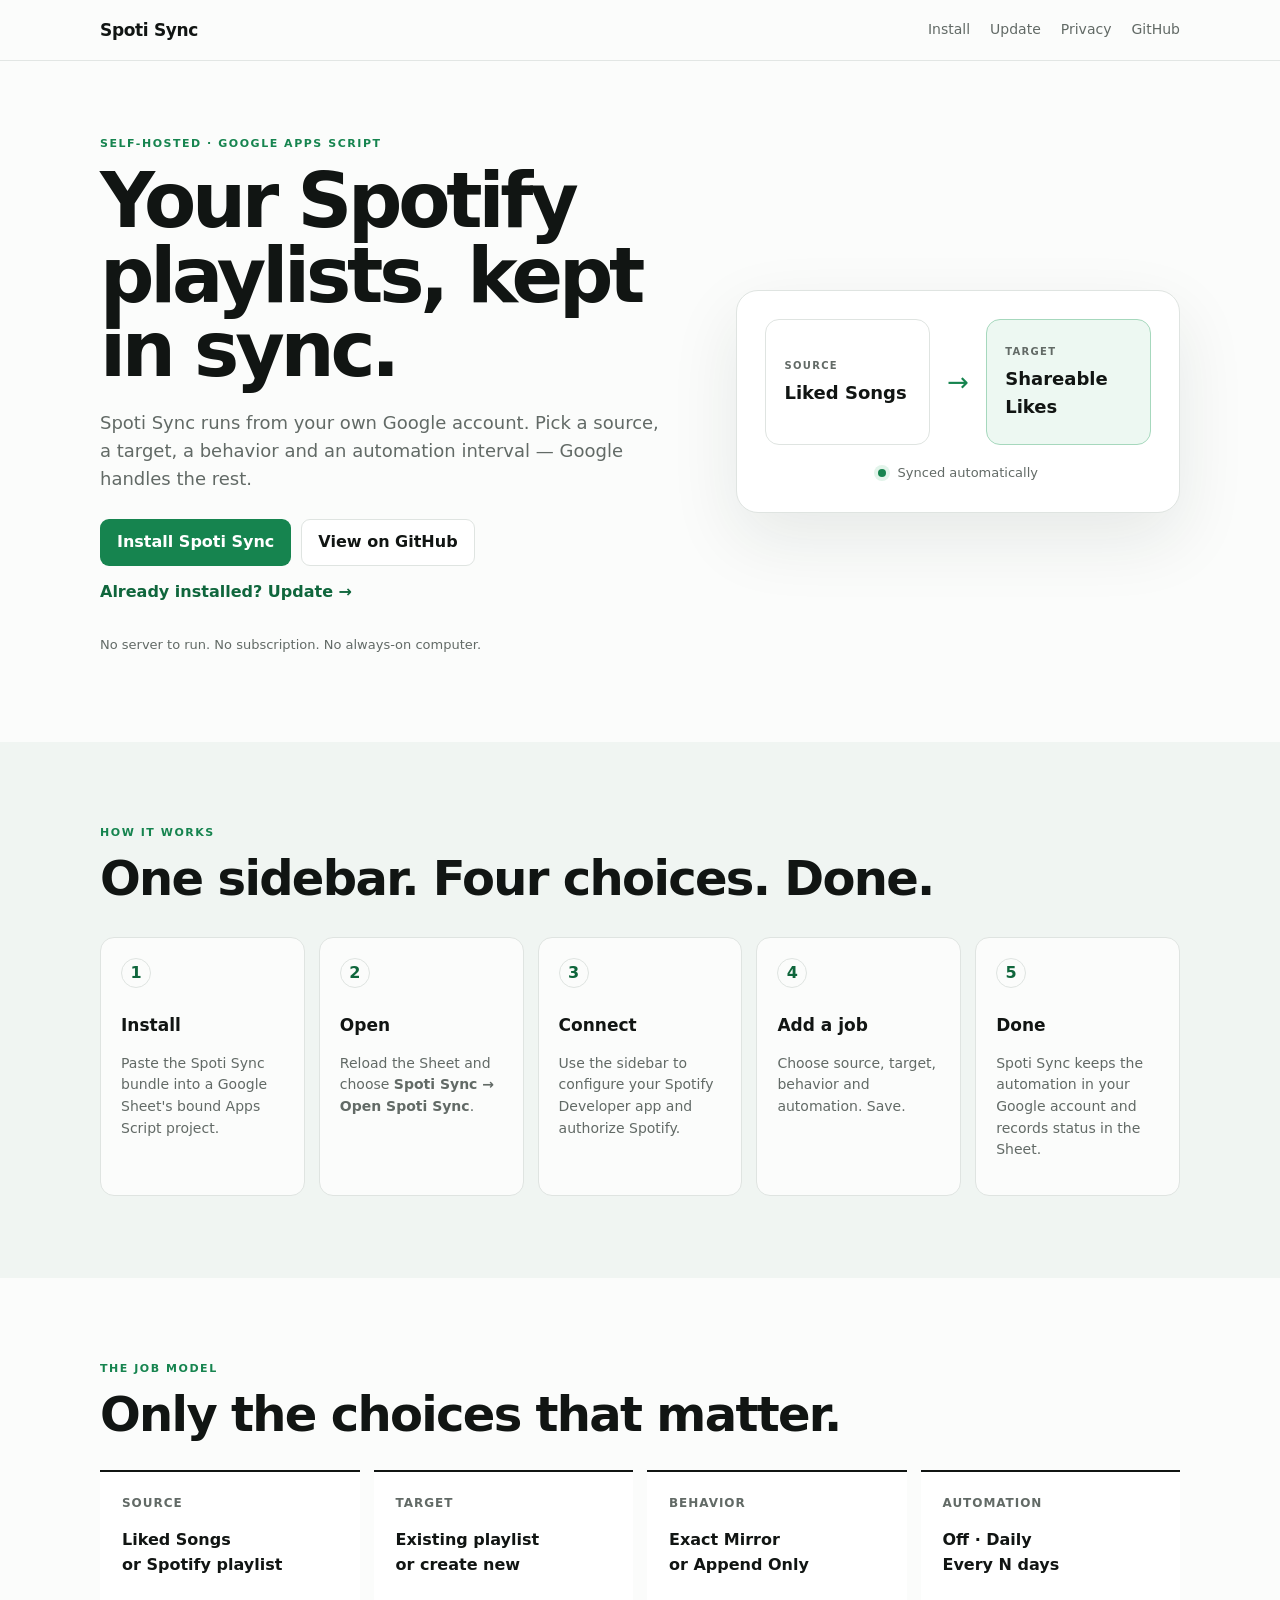
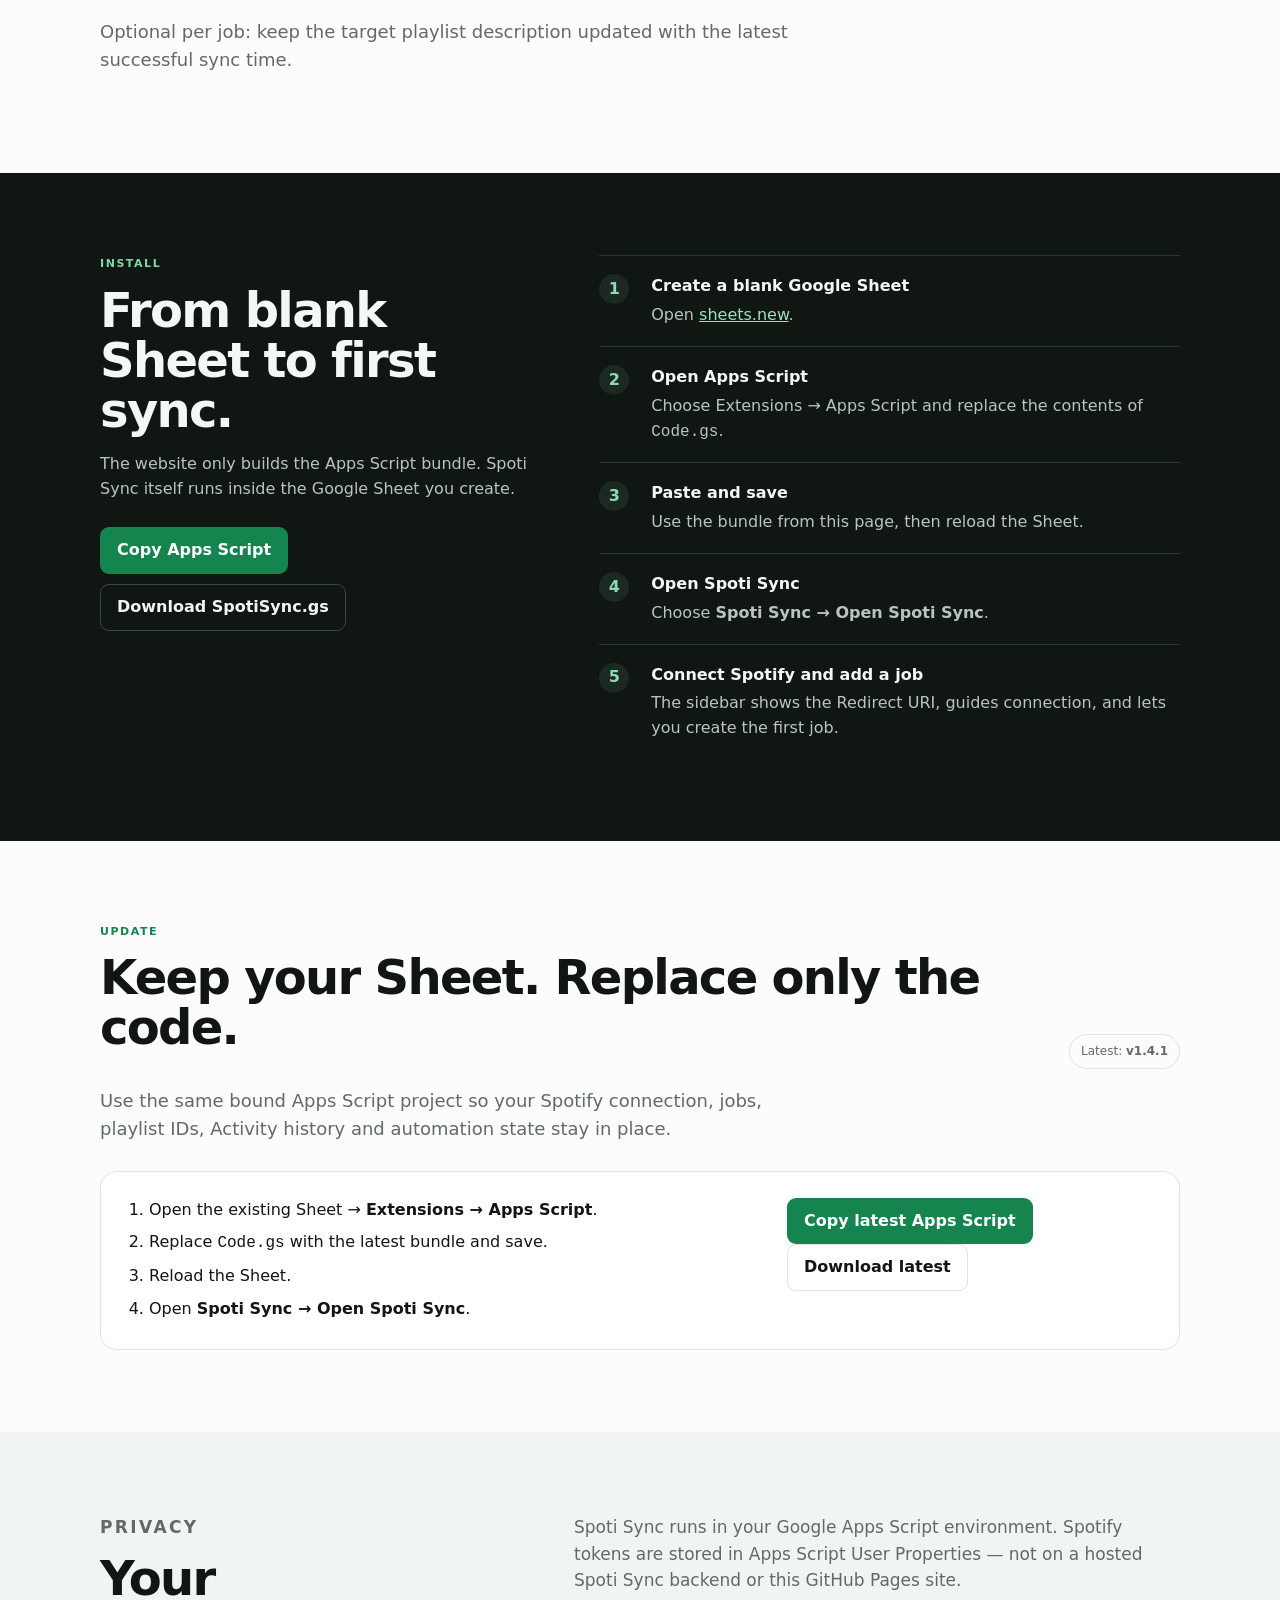
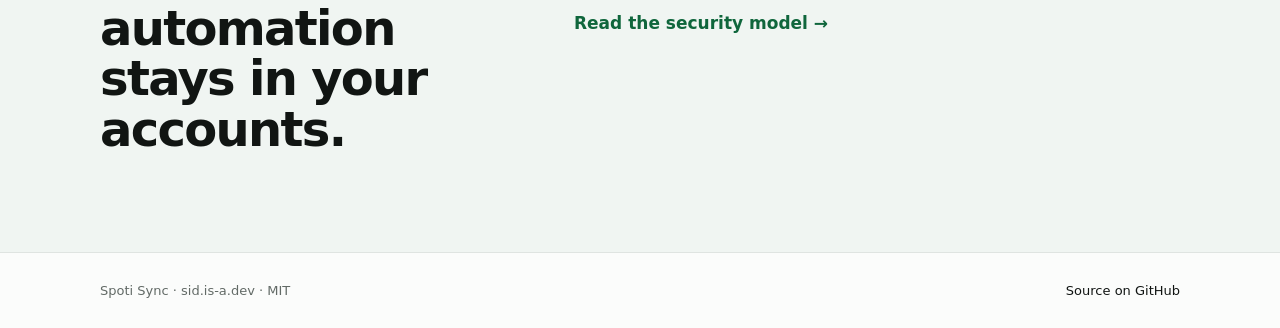
==== commit 5b4d7b74: "Keep playlist status in public guide" ====
--- a/docs/index.html
+++ b/docs/index.html
@@ -72,6 +72,7 @@
         <article><span>Behavior</span><strong>Exact Mirror<br>or Append Only</strong></article>
         <article><span>Automation</span><strong>Off · Daily<br>Every N days</strong></article>
       </div>
+      <p class="section-intro">Optional per job: keep the target playlist description updated with the latest successful sync time.</p>
     </section>
 
     <section id="install" class="section dark-section">
--- a/docs/styles.css
+++ b/docs/styles.css
@@ -1,99 +1,153 @@
 :root {
-  --bg: #ffffff;
-  --text: #151718;
-  --muted: #61686b;
-  --line: #dfe3e5;
-  --panel: #f6f8f7;
-  --accent: #16784a;
-  --accent-dark: #0f5b37;
-  --accent-soft: #e6f4ec;
+  --bg: #fbfcfb;
+  --text: #111513;
+  --muted: #626a66;
+  --line: #dfe4e1;
+  --soft: #f0f5f2;
+  --accent: #16844f;
+  --accent-dark: #0f663c;
+  --dark: #101713;
+  --dark-muted: #b9c4be;
   --max: 1080px;
 }
 
 * { box-sizing: border-box; }
 html { scroll-behavior: smooth; }
-body { margin: 0; background: var(--bg); color: var(--text); font-family: Inter, ui-sans-serif, system-ui, -apple-system, BlinkMacSystemFont, "Segoe UI", sans-serif; line-height: 1.6; }
-a { color: var(--accent-dark); }
-code, pre { font-family: ui-monospace, SFMono-Regular, Menlo, Consolas, monospace; }
+body {
+  margin: 0;
+  background: var(--bg);
+  color: var(--text);
+  font-family: Inter, ui-sans-serif, system-ui, -apple-system, BlinkMacSystemFont, "Segoe UI", sans-serif;
+  line-height: 1.55;
+}
+a { color: inherit; }
+button { font: inherit; }
+code { font-family: ui-monospace, SFMono-Regular, Menlo, Consolas, monospace; }
 .wrap { width: min(var(--max), calc(100% - 40px)); margin: 0 auto; }
-.site-header { position: sticky; top: 0; z-index: 20; border-bottom: 1px solid rgba(223,227,229,.9); background: rgba(255,255,255,.94); backdrop-filter: blur(8px); }
-.nav { min-height: 62px; display: flex; align-items: center; justify-content: space-between; gap: 24px; }
-.brand { font-weight: 800; font-size: 18px; text-decoration: none; color: var(--text); }
-nav { display: flex; gap: 20px; font-size: 14px; }
-nav a { color: var(--muted); text-decoration: none; }
-nav a:hover { color: var(--text); }
-.hero { min-height: 610px; display: grid; grid-template-columns: 1.25fr .75fr; align-items: center; gap: 64px; padding-top: 72px; padding-bottom: 72px; }
-.eyebrow { margin: 0 0 12px; color: var(--accent); font-size: 12px; font-weight: 800; letter-spacing: .13em; }
-h1 { font-size: clamp(42px, 6vw, 72px); line-height: 1.02; letter-spacing: -.045em; margin: 0 0 22px; max-width: 830px; }
-h2 { font-size: clamp(30px, 4vw, 46px); line-height: 1.1; letter-spacing: -.03em; margin: 0 0 16px; }
-h3 { line-height: 1.25; }
-.lede { font-size: 20px; color: var(--muted); max-width: 720px; }
-.actions { display: flex; flex-wrap: wrap; gap: 10px; margin: 24px 0; }
-.button { display: inline-flex; align-items: center; justify-content: center; min-height: 42px; border-radius: 8px; border: 1px solid transparent; padding: 9px 15px; text-decoration: none; font: inherit; font-weight: 700; cursor: pointer; }
-.button.primary { background: var(--accent); color: white; }
+
+.site-header {
+  position: sticky;
+  top: 0;
+  z-index: 10;
+  border-bottom: 1px solid rgba(223, 228, 225, .9);
+  background: rgba(251, 252, 251, .92);
+  backdrop-filter: blur(10px);
+}
+.nav { min-height: 60px; display: flex; align-items: center; justify-content: space-between; gap: 24px; }
+.brand { color: var(--text); font-size: 17px; font-weight: 850; text-decoration: none; letter-spacing: -.02em; }
+nav { display: flex; gap: 20px; }
+nav a { color: var(--muted); font-size: 14px; text-decoration: none; }
+nav a:hover, .text-link:hover { color: var(--accent-dark); }
+
+.hero {
+  min-height: 600px;
+  display: grid;
+  grid-template-columns: 1.12fr .88fr;
+  align-items: center;
+  gap: 72px;
+  padding-top: 74px;
+  padding-bottom: 74px;
+}
+.eyebrow { margin: 0 0 12px; color: var(--accent); font-size: 11px; font-weight: 850; letter-spacing: .14em; }
+.eyebrow.light { color: #82d5a9; }
+h1 { max-width: 760px; margin: 0 0 22px; font-size: clamp(44px, 7vw, 76px); line-height: .98; letter-spacing: -.055em; }
+h2 { margin: 0 0 16px; font-size: clamp(30px, 4.5vw, 48px); line-height: 1.05; letter-spacing: -.035em; }
+h3 { margin: 0; font-size: 17px; }
+.lede, .section-intro { max-width: 720px; color: var(--muted); font-size: 18px; }
+.actions { display: flex; flex-wrap: wrap; gap: 10px; margin: 26px 0 14px; }
+.button {
+  min-height: 44px;
+  display: inline-flex;
+  align-items: center;
+  justify-content: center;
+  border: 1px solid transparent;
+  border-radius: 9px;
+  padding: 10px 16px;
+  background: transparent;
+  color: var(--text);
+  font-weight: 760;
+  text-decoration: none;
+  cursor: pointer;
+}
+.button.primary { background: var(--accent); color: #fff; }
 .button.primary:hover { background: var(--accent-dark); }
-.button.secondary { background: white; color: var(--text); border-color: var(--line); }
-.trust-row { display: flex; flex-wrap: wrap; gap: 9px; }
-.trust-row span { border: 1px solid var(--line); border-radius: 999px; padding: 5px 10px; color: var(--muted); font-size: 12px; }
-.hero-card { border: 1px solid var(--line); border-radius: 18px; padding: 24px; box-shadow: 0 20px 55px rgba(18, 24, 21, .09); }
-.card-label { color: var(--muted); font-size: 11px; font-weight: 800; letter-spacing: .12em; }
-.flow { display: grid; grid-template-columns: 1fr auto 1fr; gap: 12px; align-items: center; padding: 18px 0; border-top: 1px solid var(--line); }
-.flow small { grid-column: 1 / -1; color: var(--accent); font-weight: 700; }
-.section { padding-top: 84px; padding-bottom: 84px; }
-.muted-section { background: var(--panel); }
-.section-intro, .note { color: var(--muted); max-width: 760px; }
-.architecture { display: grid; grid-template-columns: 1fr auto 1fr auto 1fr; gap: 18px; align-items: center; margin: 36px 0 20px; }
-.arch-box { background: white; border: 1px solid var(--line); border-radius: 12px; padding: 24px; display: grid; gap: 6px; }
-.arch-box span { color: var(--muted); font-size: 14px; }
-.arch-box.accent { border-color: #9ed7b8; background: var(--accent-soft); }
-.arrow { color: var(--muted); font-size: 24px; }
-.progress-card { border: 1px solid var(--line); border-radius: 12px; padding: 16px; margin: 32px 0; }
-.progress-card > div:first-child { display: flex; justify-content: space-between; gap: 20px; }
-.progress-track { height: 8px; background: #e8ecea; border-radius: 999px; margin-top: 10px; overflow: hidden; }
-.progress-bar { height: 100%; width: 0; background: var(--accent); transition: width .2s ease; }
-.link-button { padding: 0; margin-top: 10px; border: 0; background: none; color: var(--muted); cursor: pointer; text-decoration: underline; }
-.steps { list-style: none; margin: 0; padding: 0; }
-.step { display: grid; grid-template-columns: 56px 1fr; gap: 18px; border-top: 1px solid var(--line); padding: 30px 0; }
-.step-check input { position: absolute; opacity: 0; pointer-events: none; }
-.step-check label { width: 42px; height: 42px; display: grid; place-items: center; border-radius: 50%; border: 1px solid var(--line); font-weight: 800; cursor: pointer; }
-.step-check input:checked + label { color: white; border-color: var(--accent); background: var(--accent); }
-.step-body h3 { margin: 3px 0 8px; font-size: 22px; }
-.step-body p { color: var(--muted); max-width: 790px; }
-.step-body code { color: var(--text); background: #edf0ef; border-radius: 4px; padding: 2px 5px; }
-.status-text { min-height: 24px; font-weight: 700; }
-.small-note { font-size: 13px; }
-.example-grid { display: grid; grid-template-columns: repeat(2, minmax(0, 1fr)); gap: 12px; margin-top: 14px; }
-.example-grid > div { display: grid; gap: 6px; background: var(--panel); border-radius: 8px; padding: 14px; }
-.example-grid span { color: var(--muted); font-size: 13px; }
-.success-callout { background: var(--accent-soft); border-left: 3px solid var(--accent); padding: 14px; color: var(--text) !important; }
-.two-col { display: grid; grid-template-columns: 1.2fr .8fr; align-items: center; gap: 60px; }
-.definitions dt { margin-top: 20px; font-weight: 800; }
-.definitions dd { margin: 4px 0 0; color: var(--muted); }
-.code-card { background: #171a19; border-radius: 14px; padding: 26px; overflow: auto; }
-.code-card pre { margin: 0; color: #e7f4ec; line-height: 1.9; }
-.feature-grid { display: grid; grid-template-columns: repeat(2, minmax(0,1fr)); gap: 16px; margin: 30px 0; }
-.feature-grid article { border: 1px solid var(--line); border-radius: 12px; padding: 20px; }
-.feature-grid h3 { margin-top: 0; }
-.feature-grid p { color: var(--muted); }
-details { border-top: 1px solid var(--line); padding: 18px 0; }
-summary { cursor: pointer; font-weight: 750; }
-details p { color: var(--muted); }
-.footer { border-top: 1px solid var(--line); padding: 28px 0; color: var(--muted); }
-.footer .wrap { display: flex; justify-content: space-between; gap: 20px; }
+.button.secondary { border-color: var(--line); background: #fff; }
+.button.dark-secondary { border-color: #3a463f; color: #f1f6f3; }
+.button:disabled { opacity: .58; cursor: wait; }
+.text-link { color: var(--accent-dark); font-weight: 720; text-decoration: none; }
+.quiet { margin-top: 30px; color: var(--muted); font-size: 13px; }
 
-@media (max-width: 800px) {
-  nav { display: none; }
-  .hero { grid-template-columns: 1fr; min-height: auto; gap: 28px; }
-  .architecture { grid-template-columns: 1fr; }
-  .arrow { transform: rotate(90deg); justify-self: center; }
-  .two-col, .feature-grid, .example-grid { grid-template-columns: 1fr; }
+.sync-demo {
+  position: relative;
+  display: grid;
+  grid-template-columns: 1fr 56px 1fr;
+  align-items: center;
+  padding: 28px;
+  border: 1px solid var(--line);
+  border-radius: 22px;
+  background: #fff;
+  box-shadow: 0 26px 70px rgba(25, 39, 31, .09);
+}
+.sync-node { min-height: 126px; display: flex; flex-direction: column; justify-content: center; gap: 6px; border: 1px solid var(--line); border-radius: 14px; padding: 18px; }
+.sync-node.target { border-color: #a6d8bd; background: #edf8f2; }
+.node-label { color: var(--muted); font-size: 10px; font-weight: 850; letter-spacing: .13em; }
+.sync-node strong { font-size: 18px; }
+.sync-line { color: var(--accent); text-align: center; font-size: 26px; }
+.sync-status { grid-column: 1 / -1; margin-top: 18px; color: var(--muted); font-size: 13px; text-align: center; }
+.status-dot { width: 8px; height: 8px; display: inline-block; margin-right: 7px; border-radius: 50%; background: var(--accent); box-shadow: 0 0 0 4px #e2f4ea; }
+
+.section { padding-top: 82px; padding-bottom: 82px; }
+.soft { background: var(--soft); }
+.steps { display: grid; grid-template-columns: repeat(5, 1fr); gap: 14px; margin-top: 34px; }
+.steps article { min-height: 180px; padding: 20px; border: 1px solid var(--line); border-radius: 14px; background: var(--bg); }
+.steps article > span { width: 30px; height: 30px; display: grid; place-items: center; margin-bottom: 24px; border: 1px solid var(--line); border-radius: 50%; color: var(--accent-dark); font-weight: 850; }
+.steps p { color: var(--muted); font-size: 14px; }
+
+.choices { display: grid; grid-template-columns: repeat(4, 1fr); gap: 14px; margin-top: 30px; }
+.choices article { padding: 22px; border-top: 2px solid var(--text); background: #fff; }
+.choices span { display: block; margin-bottom: 16px; color: var(--muted); font-size: 12px; font-weight: 800; text-transform: uppercase; letter-spacing: .08em; }
+.choices strong { line-height: 1.5; }
+
+.dark-section { background: var(--dark); color: #f3f7f5; }
+.install-grid { display: grid; grid-template-columns: .85fr 1.15fr; gap: 70px; align-items: start; }
+.dark-copy { max-width: 520px; color: var(--dark-muted); }
+.install-steps { margin: 0; padding: 0; list-style: none; }
+.install-steps li { display: grid; grid-template-columns: 38px 1fr; gap: 14px; padding: 18px 0; border-top: 1px solid #29352f; }
+.install-steps li > span { width: 30px; height: 30px; display: grid; place-items: center; border-radius: 50%; background: #1c2922; color: #8fdab2; font-weight: 850; }
+.install-steps p { margin: 4px 0 0; color: var(--dark-muted); }
+.install-steps a { color: #9ee0bd; }
+
+.section-heading { display: flex; justify-content: space-between; align-items: end; gap: 24px; }
+.version-chip { flex: 0 0 auto; border: 1px solid var(--line); border-radius: 999px; padding: 7px 11px; color: var(--muted); font-size: 12px; }
+.update-card { display: grid; grid-template-columns: 1.25fr .75fr; gap: 50px; margin-top: 28px; padding: 26px; border: 1px solid var(--line); border-radius: 16px; background: #fff; }
+.update-card ol { margin: 0; padding-left: 22px; }
+.update-card li + li { margin-top: 8px; }
+.status-text { min-height: 22px; margin: 10px 0 0; font-size: 13px; font-weight: 700; }
+.status-text[data-state="error"] { color: #a12626; }
+.status-text[data-state="ok"] { color: var(--accent-dark); }
+
+.privacy { display: grid; grid-template-columns: .8fr 1.2fr; gap: 70px; align-items: start; }
+.privacy p { margin-top: 0; color: var(--muted); font-size: 17px; }
+
+.footer { border-top: 1px solid var(--line); padding: 28px 0; color: var(--muted); font-size: 13px; }
+.footer .wrap { display: flex; justify-content: space-between; gap: 18px; }
+.footer a { color: var(--text); text-decoration: none; }
+
+@media (max-width: 900px) {
+  .hero, .install-grid, .privacy { grid-template-columns: 1fr; gap: 36px; }
+  .steps { grid-template-columns: repeat(2, 1fr); }
+  .choices { grid-template-columns: repeat(2, 1fr); }
 }
 
-@media (max-width: 520px) {
-  .wrap { width: min(100% - 24px, var(--max)); }
-  .section { padding-top: 64px; padding-bottom: 64px; }
-  .hero { padding-top: 52px; padding-bottom: 52px; }
-  .step { grid-template-columns: 42px 1fr; gap: 10px; }
-  .step-check label { width: 34px; height: 34px; }
+@media (max-width: 620px) {
+  .wrap { width: min(var(--max), calc(100% - 24px)); }
+  nav { display: none; }
+  .hero { min-height: auto; padding-top: 56px; padding-bottom: 56px; }
+  .section { padding-top: 62px; padding-bottom: 62px; }
+  .steps, .choices, .update-card { grid-template-columns: 1fr; }
+  .section-heading { align-items: start; flex-direction: column; }
+  .sync-demo { grid-template-columns: 1fr 34px 1fr; padding: 14px; }
+  .sync-node { min-height: 108px; padding: 12px; }
+  .sync-node strong { font-size: 15px; }
   .footer .wrap { flex-direction: column; }
 }
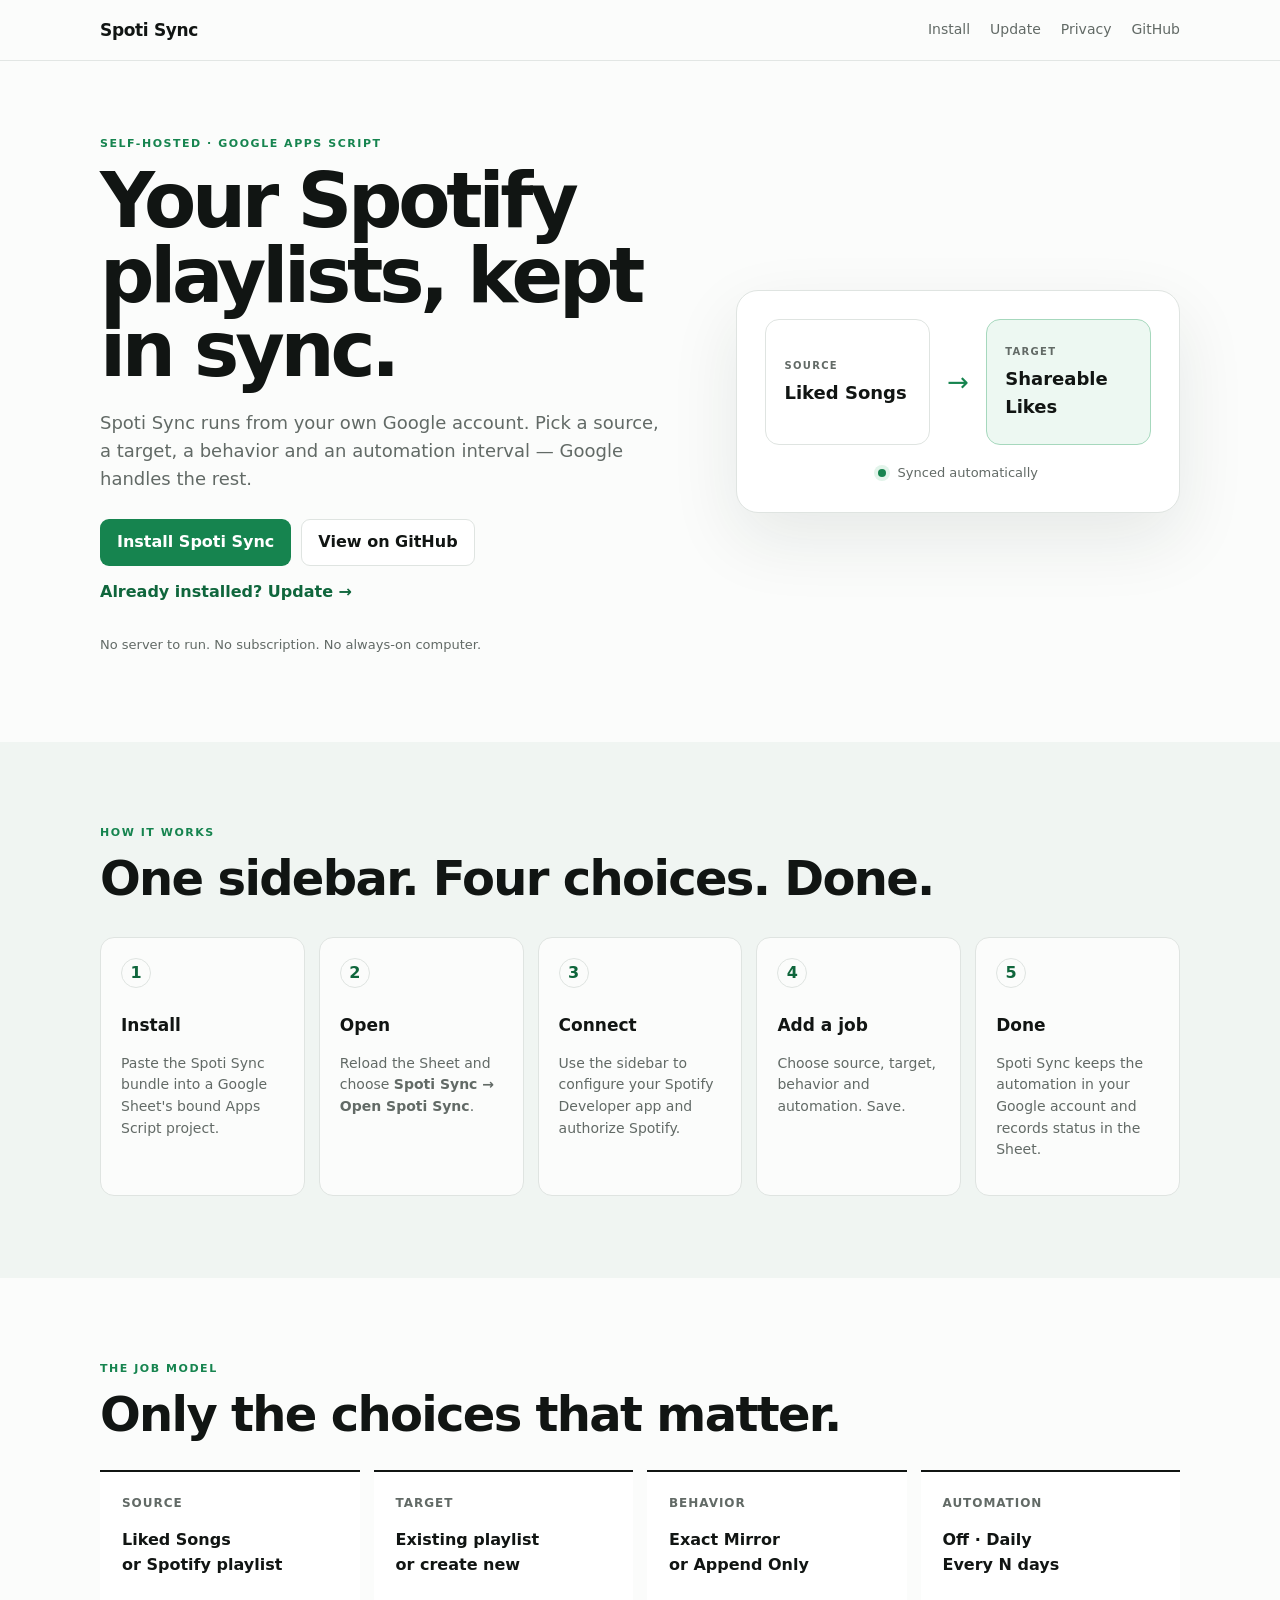
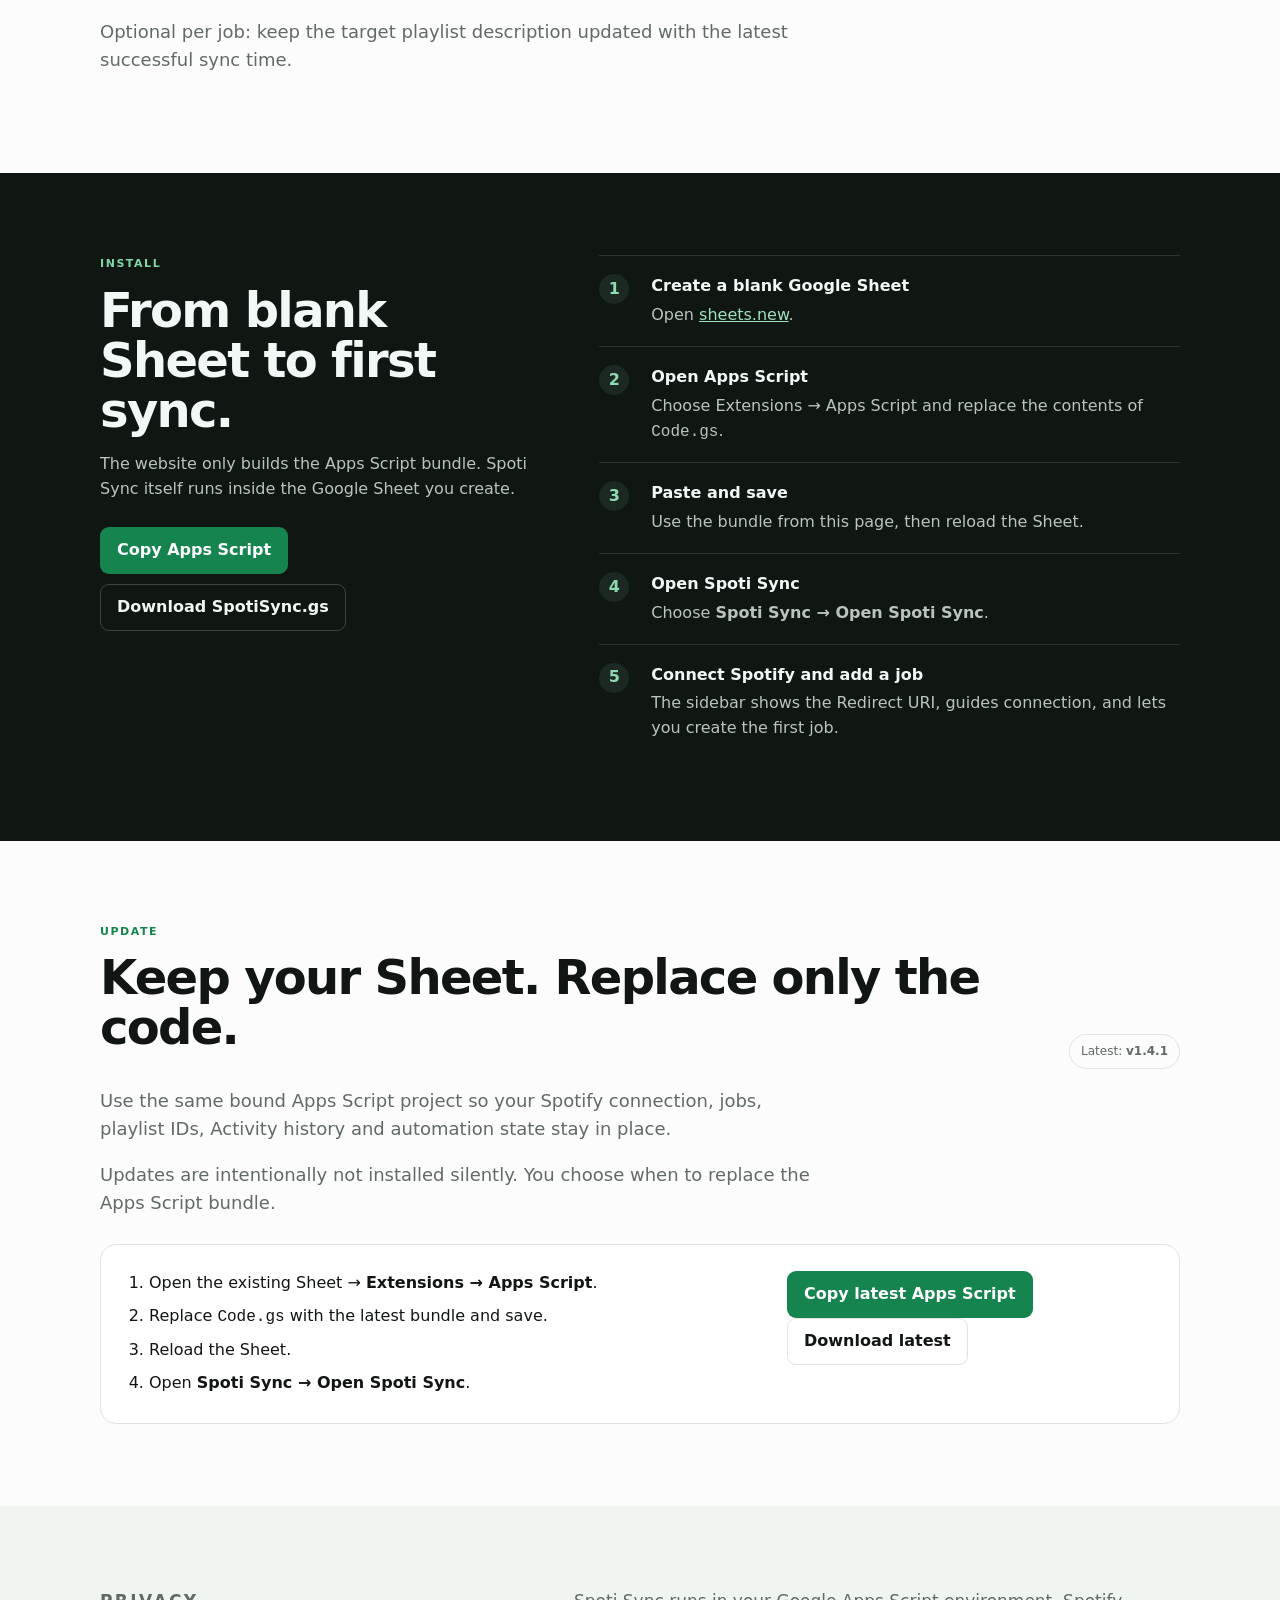
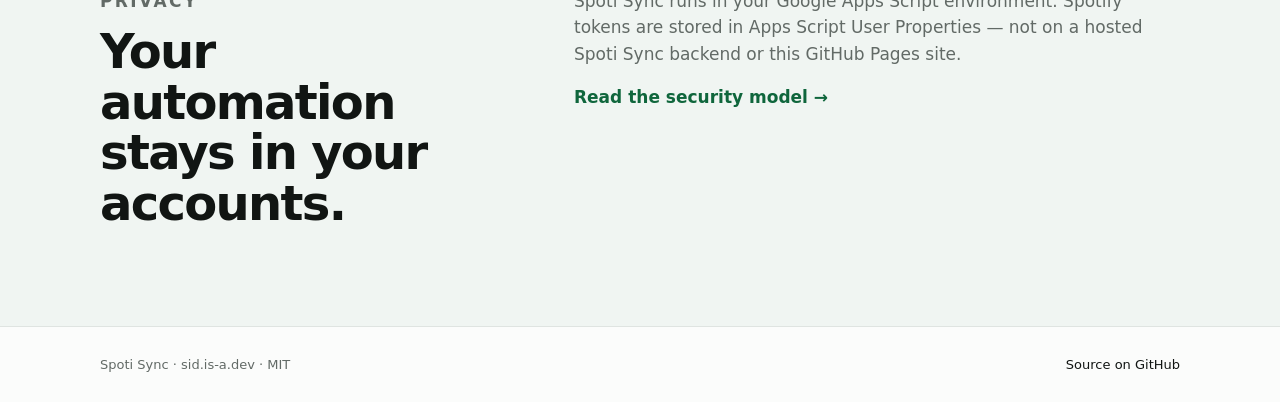
==== commit cfef0d6a: "Retain explicit update trust note" ====
--- a/docs/index.html
+++ b/docs/index.html
@@ -107,6 +107,7 @@
         <span class="version-chip">Latest: <strong data-current-version>stable</strong></span>
       </div>
       <p class="section-intro">Use the same bound Apps Script project so your Spotify connection, jobs, playlist IDs, Activity history and automation state stay in place.</p>
+      <p class="section-intro">Updates are intentionally not installed silently. You choose when to replace the Apps Script bundle.</p>
       <div class="update-card">
         <ol>
           <li>Open the existing Sheet → <strong>Extensions → Apps Script</strong>.</li>
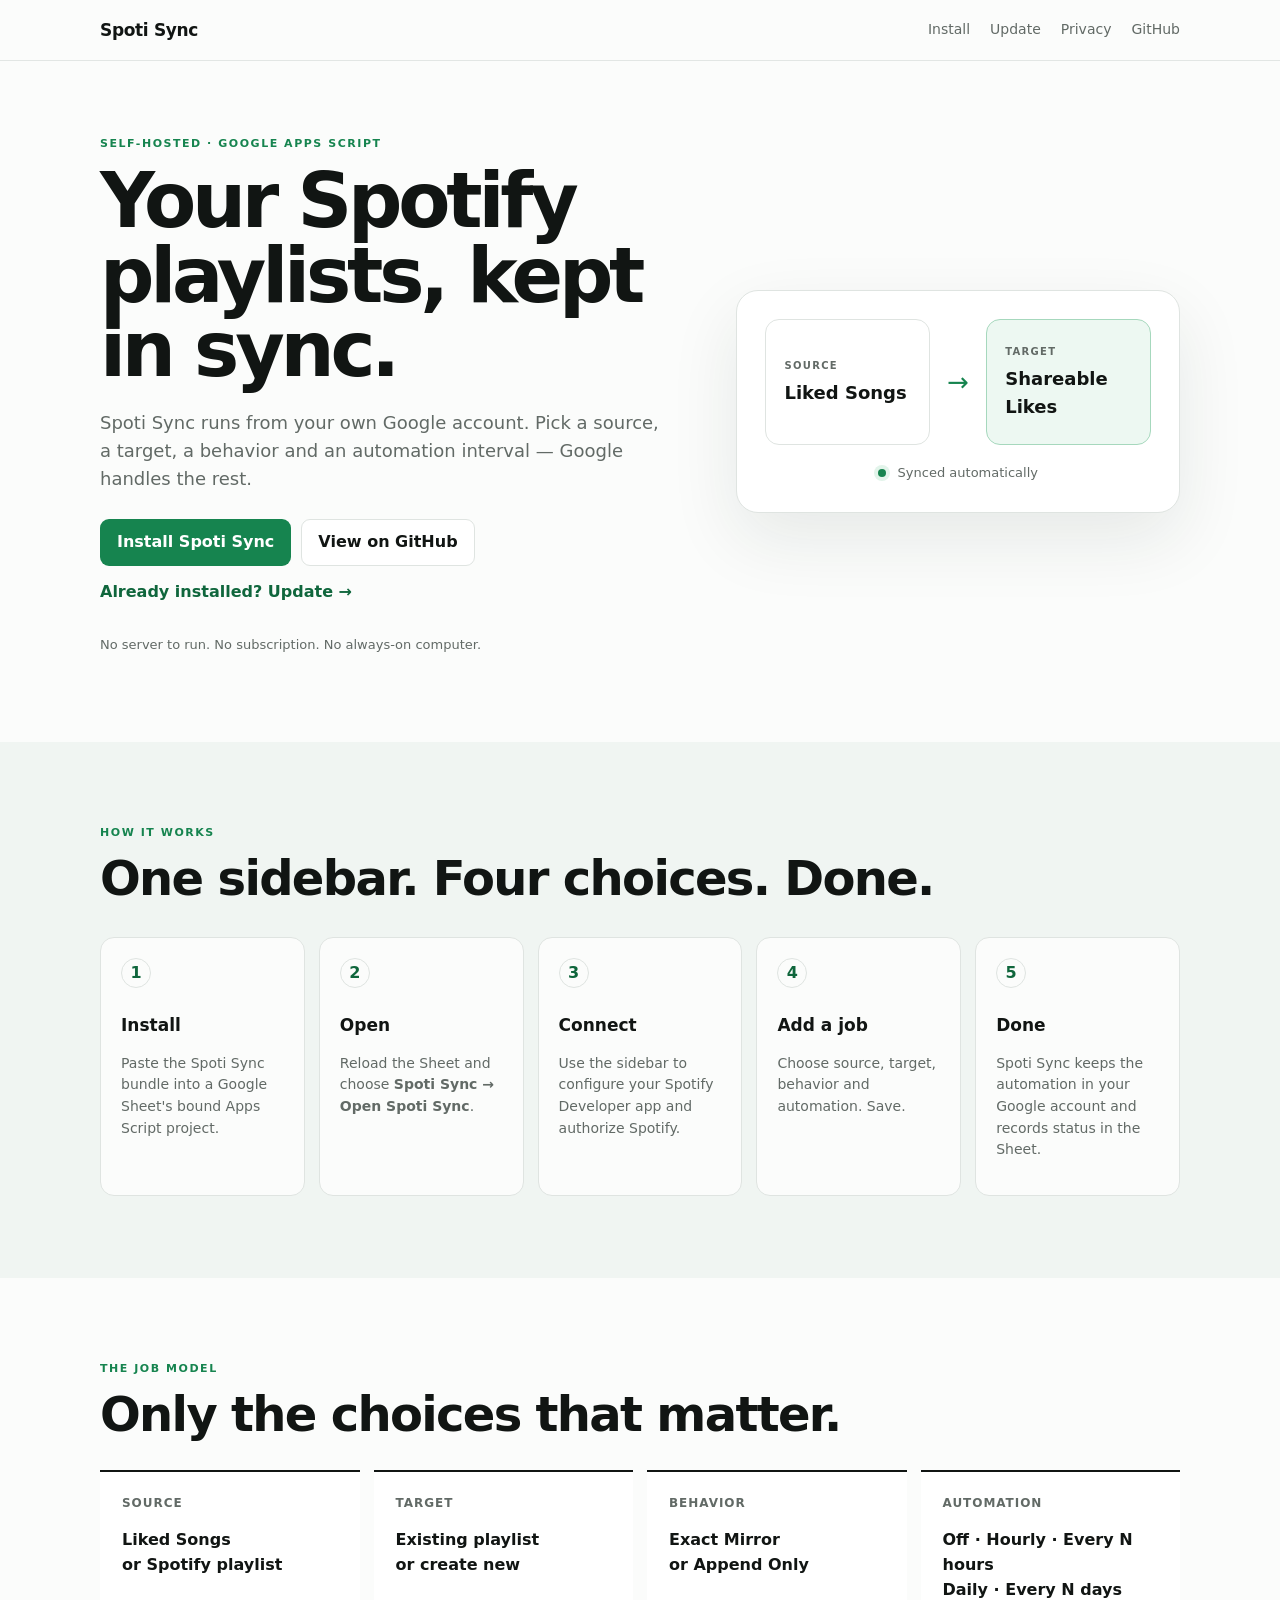
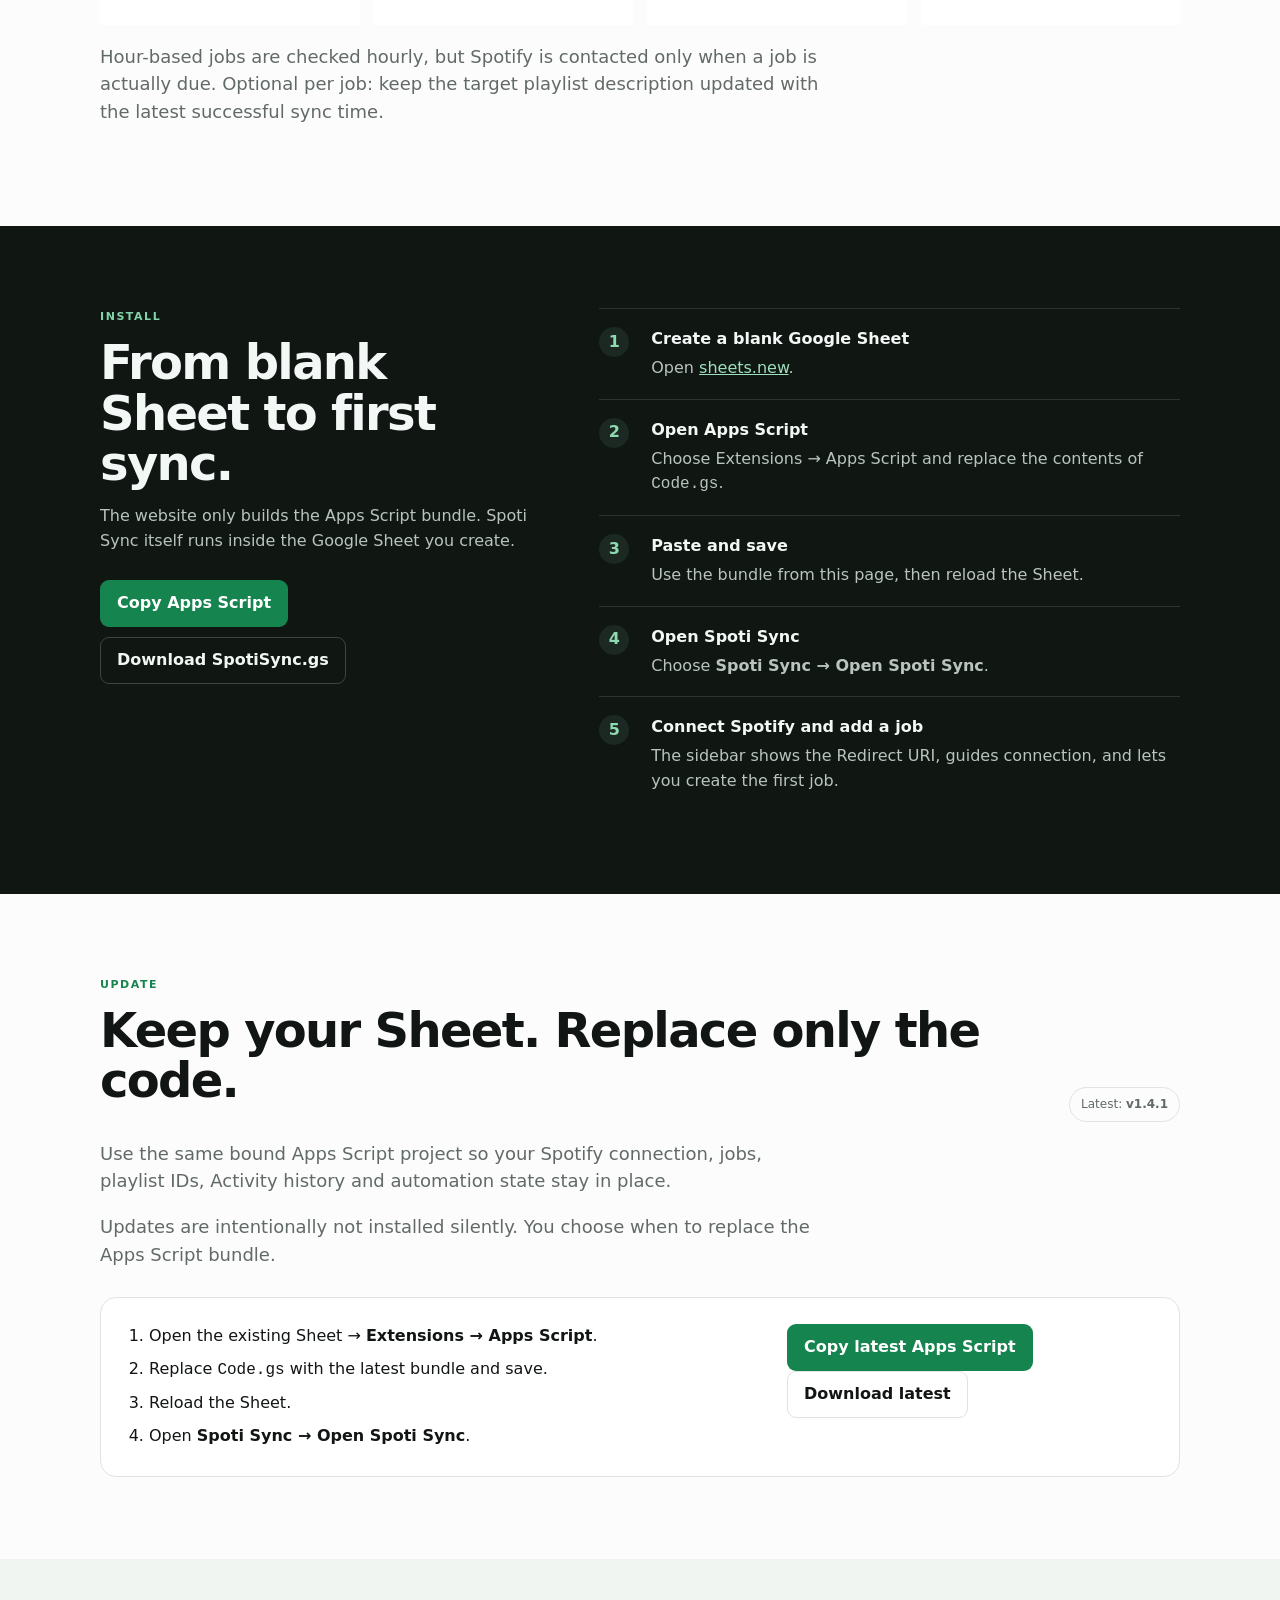
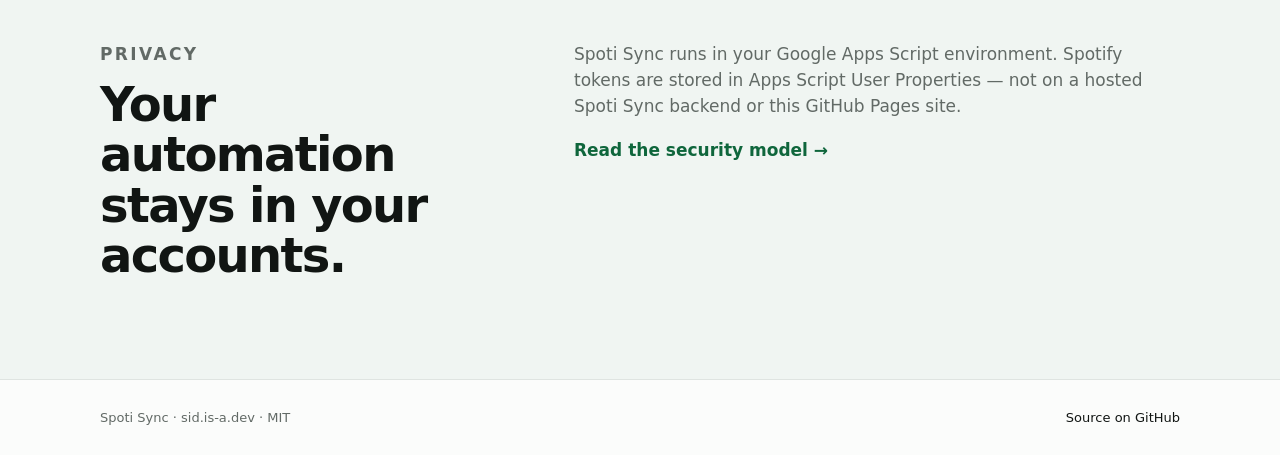
==== commit b7f6e158: "Show hourly automation on the public product page" ====
--- a/docs/index.html
+++ b/docs/index.html
@@ -70,9 +70,9 @@
         <article><span>Source</span><strong>Liked Songs<br>or Spotify playlist</strong></article>
         <article><span>Target</span><strong>Existing playlist<br>or create new</strong></article>
         <article><span>Behavior</span><strong>Exact Mirror<br>or Append Only</strong></article>
-        <article><span>Automation</span><strong>Off · Daily<br>Every N days</strong></article>
+        <article><span>Automation</span><strong>Off · Hourly · Every N hours<br>Daily · Every N days</strong></article>
       </div>
-      <p class="section-intro">Optional per job: keep the target playlist description updated with the latest successful sync time.</p>
+      <p class="section-intro">Hour-based jobs are checked hourly, but Spotify is contacted only when a job is actually due. Optional per job: keep the target playlist description updated with the latest successful sync time.</p>
     </section>
 
     <section id="install" class="section dark-section">
